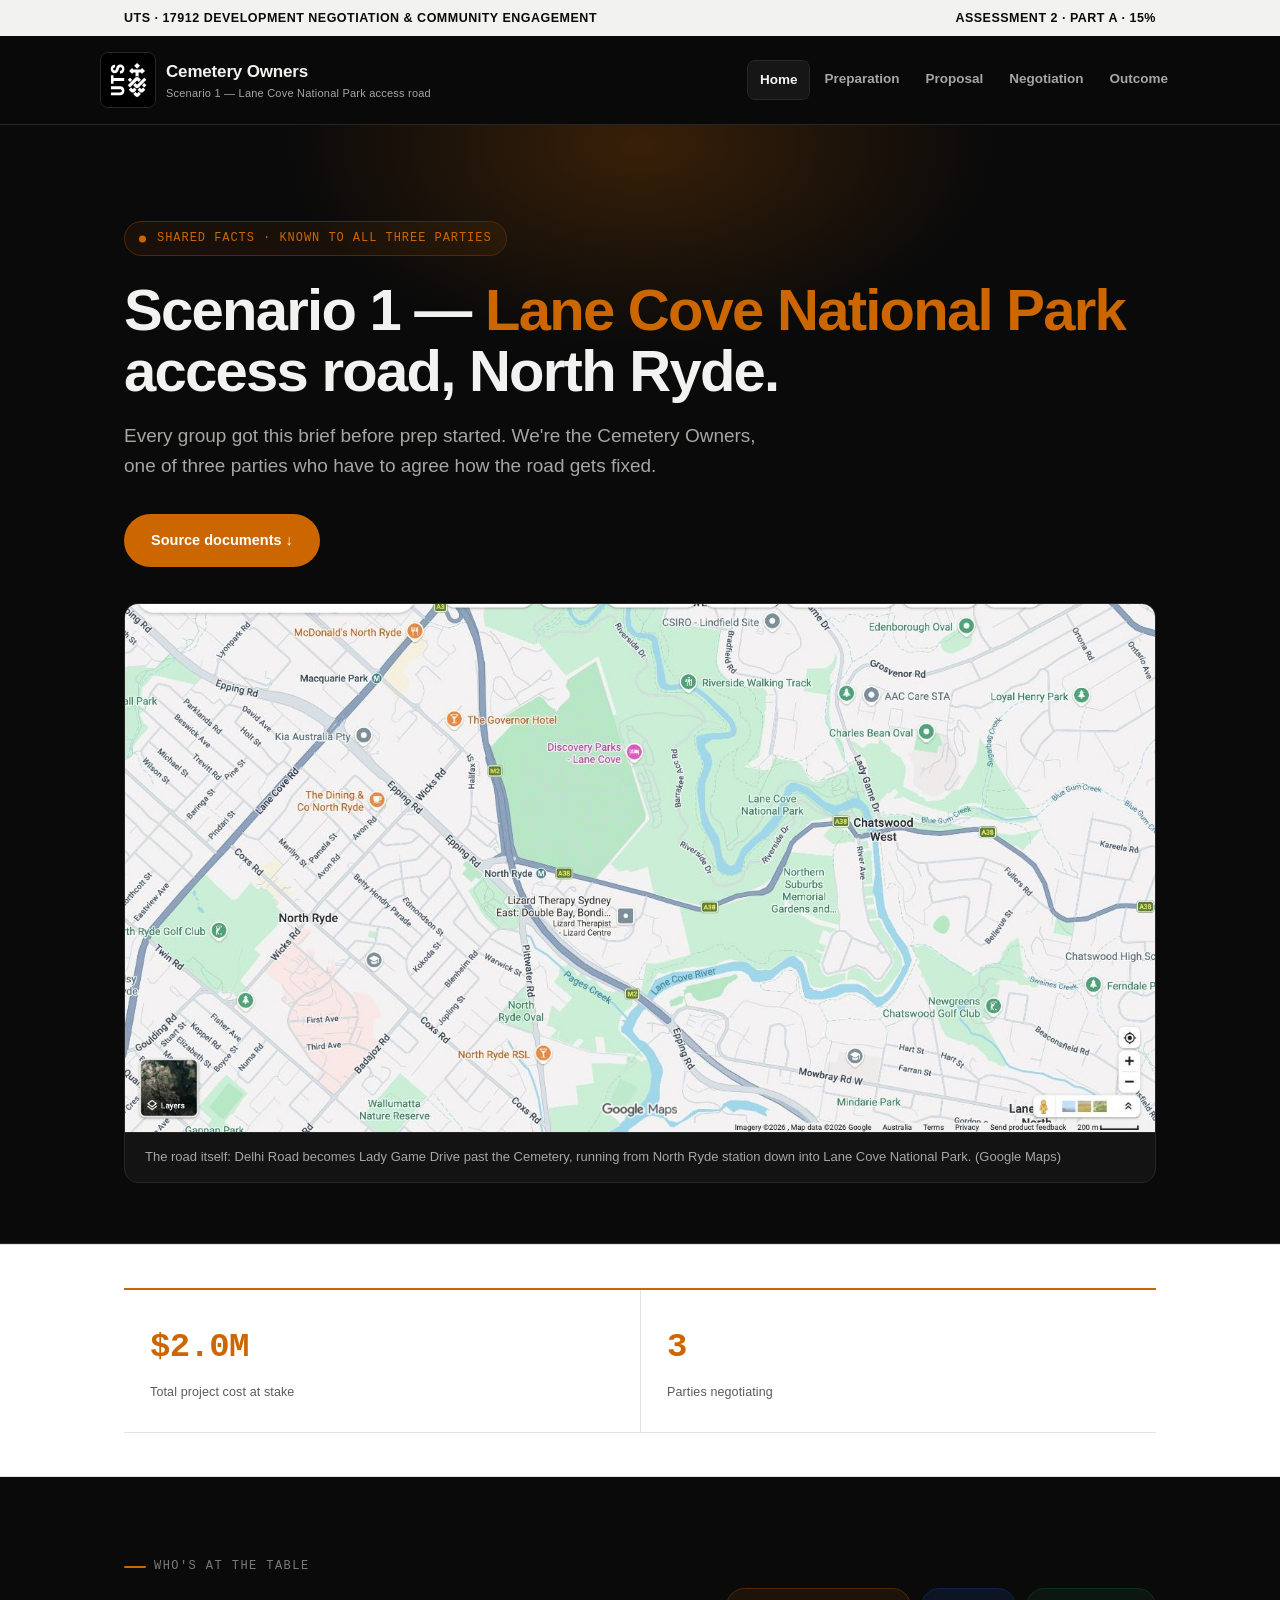
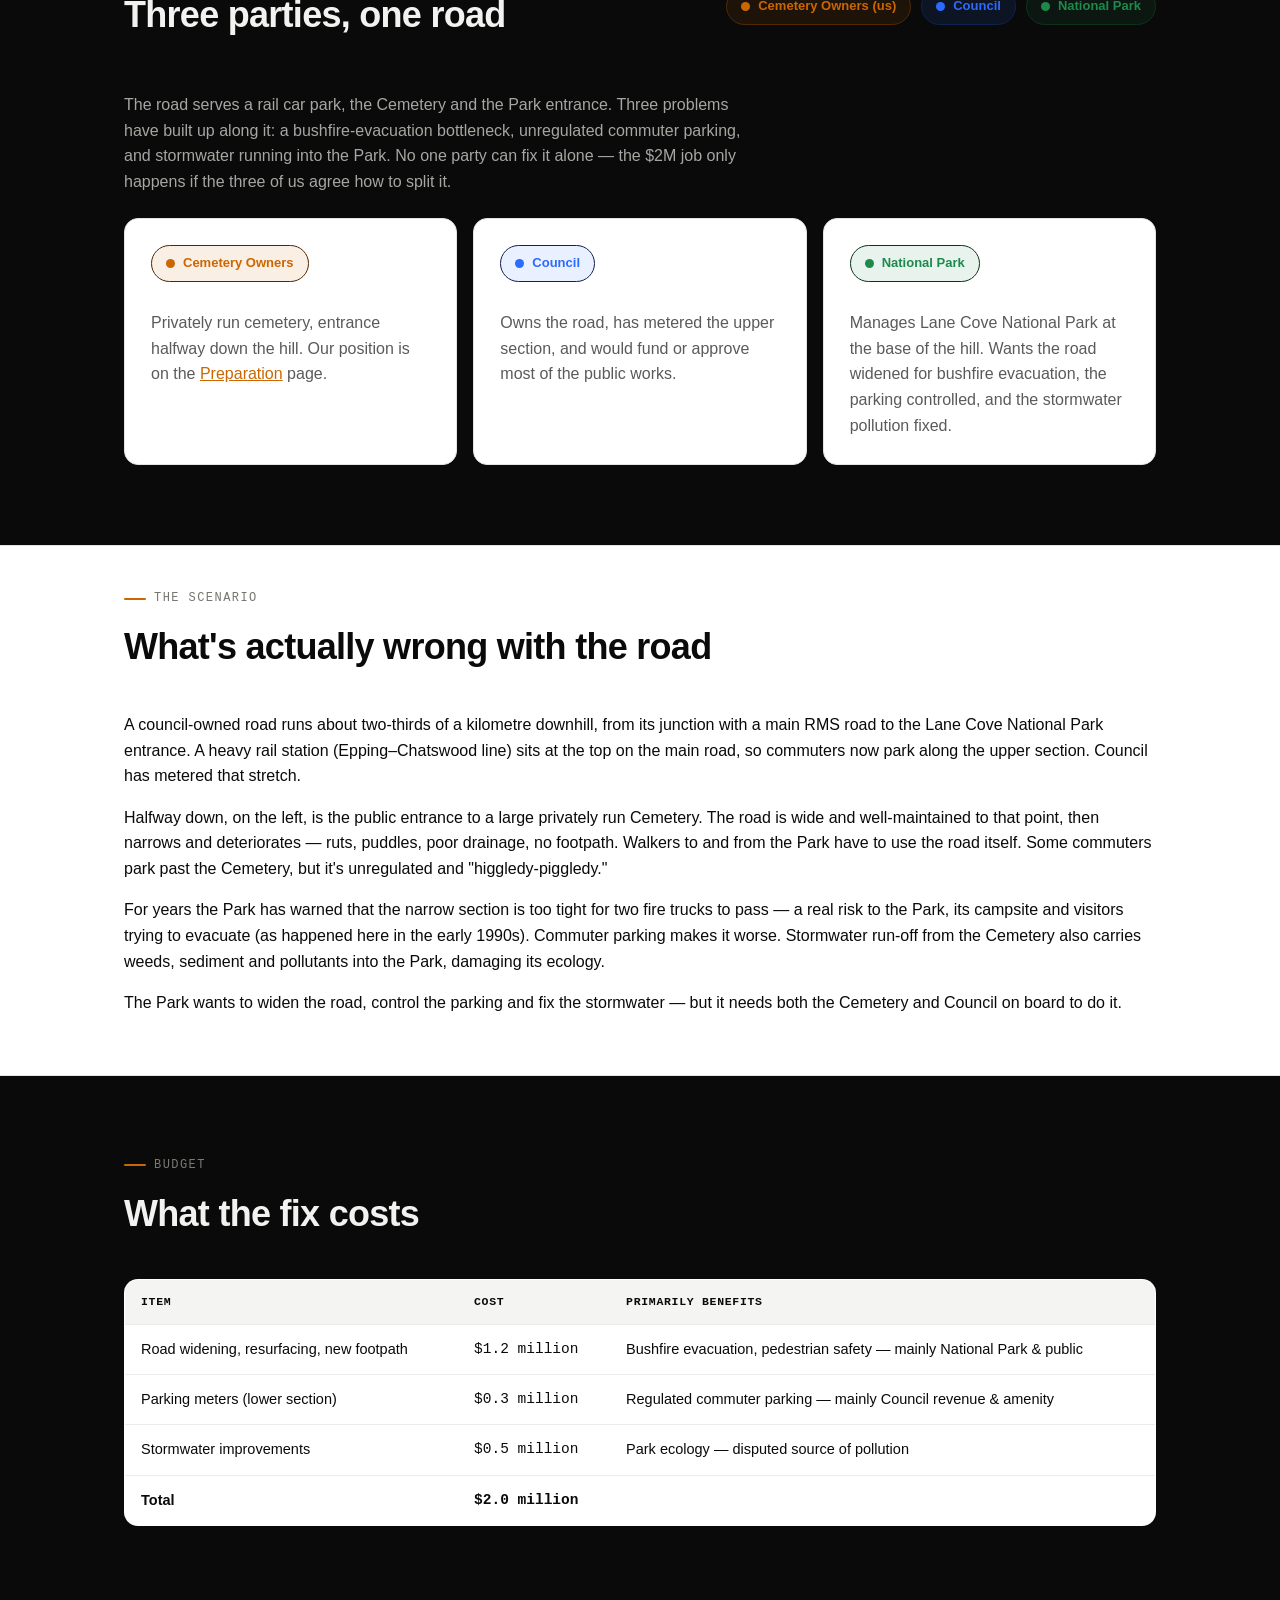
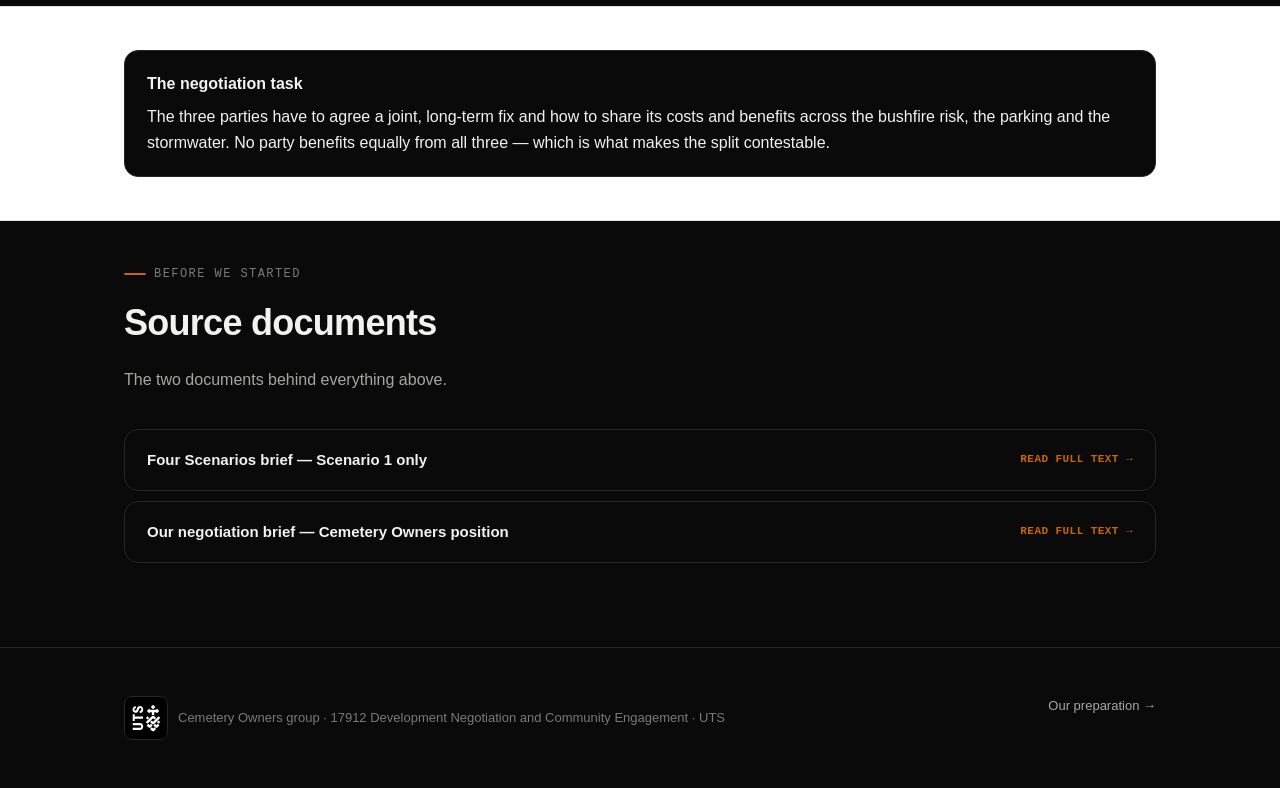
==== index.html @ 8e0763aa "Add files via upload" ====
<!doctype html>
<html lang="en">
<head>
<meta charset="utf-8">
<meta name="viewport" content="width=device-width, initial-scale=1.0">
<title>Cemetery Owners — Scenario 1 Negotiation | 17912</title>
<meta name="description" content="UTS 17912 Development Negotiation and Community Engagement — Assessment 2 Part A. Cemetery Owners group negotiation project for Scenario 1: Lane Cove National Park access road, North Ryde.">
<link rel="stylesheet" href="assets/style.css">
</head>
<body>

<div class="course-strip">
  <div class="wrap">
    <span>UTS · 17912 Development Negotiation &amp; Community Engagement</span>
    <span>Assessment 2 · Part A · 15%</span>
  </div>
</div>

<header class="site">
  <div class="wrap nav-row">
    <a class="brand" href="index.html">
      <img src="assets/uts-logo.svg" alt="University of Technology Sydney logo" class="uts-logo uts-logo-header">
      <span>Cemetery Owners<small>Scenario 1 — Lane Cove National Park access road</small></span>
    </a>
    <button class="nav-toggle" aria-label="Toggle navigation">Menu ☰</button>
    <nav class="main">
      <a href="index.html" class="active">Home</a>
      <a href="preparation.html">Preparation</a>
      <a href="proposal.html">Proposal</a>
      <a href="negotiation.html">Negotiation</a>
      <a href="outcome.html">Outcome</a>
    </nav>
  </div>
</header>

<section class="hero">
  <div class="wrap">
    <span class="eyebrow">Shared facts · known to all three parties</span>
    <h1>Scenario 1 — <span style="color:var(--accent);">Lane Cove National Park</span> access road, North Ryde.</h1>
    <p class="lede">Every group got this brief before prep started. We're the Cemetery Owners, one of three parties who have to agree how the road gets fixed.</p>
    <div class="hero-actions">
      <a class="btn btn-primary" href="#documents">Source documents ↓</a>
    </div>
    <figure class="hero-media">
      <img src="assets/lane-cove-map.jpg" alt="Map of North Ryde showing Delhi Road running from North Ryde station, past the Northern Suburbs Memorial Gardens and Crematorium, to the Lady Game Drive entrance of Lane Cove National Park.">
      <figcaption>The road itself: Delhi Road becomes Lady Game Drive past the Cemetery, running from North Ryde station down into Lane Cove National Park. <span class="small">(Google Maps)</span></figcaption>
    </figure>
  </div>
</section>

<section class="tight">
  <div class="wrap">
    <div class="stats">
      <div class="stat"><div class="num">$2.0M</div><div class="label">Total project cost at stake</div></div>
      <div class="stat"><div class="num">3</div><div class="label">Parties negotiating</div></div>
    </div>
  </div>
</section>

<section>
  <div class="wrap">
    <div class="section-head spread">
      <div>
        <span class="kicker">Who's at the table</span>
        <h2>Three parties, one road</h2>
      </div>
      <div class="legend">
        <span class="party us">Cemetery Owners (us)</span>
        <span class="party council">Council</span>
        <span class="party park">National Park</span>
      </div>
    </div>
    <p class="section-sub">The road serves a rail car park, the Cemetery and the Park entrance. Three problems have built up along it: a bushfire-evacuation bottleneck, unregulated commuter parking, and stormwater running into the Park. No one party can fix it alone — the $2M job only happens if the three of us agree how to split it.</p>
    <div class="grid cols-3" style="margin-top:24px;">
      <div class="card">
        <span class="party us" style="margin-bottom:12px;">Cemetery Owners</span>
        <p>Privately run cemetery, entrance halfway down the hill. Our position is on the <a href="preparation.html" style="color:var(--accent);">Preparation</a> page.</p>
      </div>
      <div class="card">
        <span class="party council" style="margin-bottom:12px;">Council</span>
        <p>Owns the road, has metered the upper section, and would fund or approve most of the public works.</p>
      </div>
      <div class="card">
        <span class="party park" style="margin-bottom:12px;">National Park</span>
        <p>Manages Lane Cove National Park at the base of the hill. Wants the road widened for bushfire evacuation, the parking controlled, and the stormwater pollution fixed.</p>
      </div>
    </div>
  </div>
</section>

<section class="tight">
  <div class="wrap">
    <div class="section-head">
      <span class="kicker">The scenario</span>
      <h2>What's actually wrong with the road</h2>
    </div>
    <p>A council-owned road runs about two-thirds of a kilometre downhill, from its junction with a main RMS road to the Lane Cove National Park entrance. A heavy rail station (Epping–Chatswood line) sits at the top on the main road, so commuters now park along the upper section. Council has metered that stretch.</p>
    <p>Halfway down, on the left, is the public entrance to a large privately run Cemetery. The road is wide and well-maintained to that point, then narrows and deteriorates — ruts, puddles, poor drainage, no footpath. Walkers to and from the Park have to use the road itself. Some commuters park past the Cemetery, but it's unregulated and "higgledy-piggledy."</p>
    <p>For years the Park has warned that the narrow section is too tight for two fire trucks to pass — a real risk to the Park, its campsite and visitors trying to evacuate (as happened here in the early 1990s). Commuter parking makes it worse. Stormwater run-off from the Cemetery also carries weeds, sediment and pollutants into the Park, damaging its ecology.</p>
    <p>The Park wants to widen the road, control the parking and fix the stormwater — but it needs both the Cemetery and Council on board to do it.</p>
  </div>
</section>

<section>
  <div class="wrap">
    <div class="section-head">
      <span class="kicker">Budget</span>
      <h2>What the fix costs</h2>
    </div>
    <table class="styled">
      <thead>
        <tr><th>Item</th><th>Cost</th><th>Primarily benefits</th></tr>
      </thead>
      <tbody>
        <tr><td>Road widening, resurfacing, new footpath</td><td class="mono">$1.2 million</td><td>Bushfire evacuation, pedestrian safety — mainly National Park &amp; public</td></tr>
        <tr><td>Parking meters (lower section)</td><td class="mono">$0.3 million</td><td>Regulated commuter parking — mainly Council revenue &amp; amenity</td></tr>
        <tr><td>Stormwater improvements</td><td class="mono">$0.5 million</td><td>Park ecology — disputed source of pollution</td></tr>
        <tr><td><strong>Total</strong></td><td class="mono"><strong>$2.0 million</strong></td><td></td></tr>
      </tbody>
    </table>
  </div>
</section>

<section class="tight">
  <div class="wrap">
    <div class="callout note">
      <strong>The negotiation task</strong>
      <p style="margin-top:8px; margin-bottom:0;">The three parties have to agree a joint, long-term fix and how to share its costs and benefits across the bushfire risk, the parking and the stormwater. No party benefits equally from all three — which is what makes the split contestable.</p>
    </div>
  </div>
</section>

<section class="tight" id="documents">
  <div class="wrap">
    <div class="section-head">
      <span class="kicker">Before we started</span>
      <h2>Source documents</h2>
      <p class="section-sub">The two documents behind everything above.</p>
    </div>
    <div class="doc-list">
      <details class="doc">
        <summary>Four Scenarios brief — Scenario 1 only</summary>
        <div class="doc-body">
          <p class="small mono" style="margin-top:0;">Parties involved: Council · Privately operated Cemetery · Lane Cove National Park</p>
          <h4>Scenario</h4>
          <p>A council-owned local road leads down the hill from its junction with a main RMS-owned road to the entrance of Lane Cove National Park (approximately 2/3rds km). A heavy rail station (part of the Epping Chatswood Rail Link) is located at the top of the hill, on the main RMS-owned road. This means that train commuters now use the section of the council road towards the top of the hill as a car park.</p>
          <p>Council has installed parking meters for the upper section of the road. Halfway down the hill on the left is the public entrance road to a large, privately operated Cemetery. The council road is wide and well-maintained all the way down to the Cemetery entrance. After passing the Cemetery entrance, however, the road narrows considerably and is in poor condition, with large ruts, puddles, poor drainage, and no footpath. This means that people walking to/from the National Park have to walk in the road. Some rail commuters park downhill from the Cemetery entrance, but it is poorly regulated and "higgledy-piggledy".</p>
          <p>For several years, the National Park has been concerned that in the event of a bushfire, there would be insufficient width on the narrow section of the council road for two fire trucks to pass. The unregulated commuter car parking exacerbates this problem. This is a substantial risk to the National Park, its caravan/campsite and any visitors who might not be able to evacuate in the event of a serious bushfire (as was experienced in the National Park in the early 1990's). To make matters worse, stormwater run-off from the Cemetery conveys weeds, sediment and other pollutants into the Park, which damages its ecology. The National Park is keen to widen the poor section of road to mitigate bushfire risk, better control parking, and address stormwater pollution. To achieve these improvements, the National Park needs cooperation from the Cemetery and Council.</p>
          <h4>Costs</h4>
          <table class="styled">
            <thead><tr><th>Item</th><th>Cost</th></tr></thead>
            <tbody>
              <tr><td>Road widening/resurfacing/new footpath</td><td class="mono">$1.2 mil</td></tr>
              <tr><td>Parking meters</td><td class="mono">$0.3 mil</td></tr>
              <tr><td>Stormwater improvements</td><td class="mono">$0.5 mil</td></tr>
              <tr><td><strong>Total</strong></td><td class="mono"><strong>$2 mil</strong></td></tr>
            </tbody>
          </table>
          <h4>Negotiation task</h4>
          <p>The parties need to agree to work together and develop a joint approach that equitably shares the costs and benefits associated with a long-term solution to the bushfire risk, unregulated parking, and stormwater pollution.</p>
          <p class="small" style="margin-top:16px;"><em>Source: four-scenarios-development-negotiation.pdf (UTS Canvas, subject 17912) — Scenario 1 only.</em></p>
        </div>
      </details>
      <details class="doc">
        <summary>Our negotiation brief — Cemetery Owners position</summary>
        <div class="doc-body">
          <h4>Challenges</h4>
          <ul class="tick">
            <li>Believes the Council should fix the stormwater pollution problem by upgrading road drainage.</li>
            <li>Doesn't want to bear the full cost for the stormwater works.</li>
            <li>Denies National Park's claim that stormwater runoff from the cemetery is causing weed and sediment problems. Believes that general runoff down the road is a major part of the pollution problem, which strengthens its case that it is the Council's responsibility to fix it up.</li>
          </ul>
          <h4>Opportunities</h4>
          <ul class="tick">
            <li>Knows that the Council might eventually force it to upgrade its stormwater system at its own cost and likes the idea of sharing the cost three ways.</li>
            <li>Could potentially establish a stormwater detention pond on site, which could provide irrigation water for Cemetery lawns, thereby reducing reticulated water costs.</li>
          </ul>
          <p class="small" style="margin-top:16px;"><em>Source: scenario-1-lane-cove-national-park-cemetery-owners.docx — our negotiation brief, subject 17912.</em></p>
        </div>
      </details>
    </div>
  </div>
</section>

<footer class="site">
  <div class="wrap">
    <div class="footer-brand">
      <img src="assets/uts-logo.svg" alt="University of Technology Sydney logo" class="uts-logo uts-logo-footer">
      <span>Cemetery Owners group · 17912 Development Negotiation and Community Engagement · UTS</span>
    </div>
    <div><a href="preparation.html">Our preparation →</a></div>
  </div>
</footer>

<script src="assets/script.js"></script>
</body>
</html>
---- assets/style.css ----
/* ============================================================
   17912 Development Negotiation — Cemetery Owners project site
   Palette: UTS black/white core + medium-orange accent, per-party colour coding

   COLOUR SYSTEM — alternating sections
   -------------------------------------------------------------
   Every <section> on a page alternates background:
     nth-of-type(odd)  = black background, white text  (site default)
     nth-of-type(even) = white background, black text
   Any "box" inside a section (.card, .callout, .step, .rubric-card,
   table.styled, .tab-btn) is INVERTED relative to its own section:
   white boxes on black sections, black boxes on white sections.
   This is done by redefining the shared --bg/--fg/--muted/--border
   custom properties at the section and box level — components below
   just reference the variables, so new content automatically gets
   the correct colours without any extra classes. Don't hardcode
   colours in new component CSS; use the variables so this keeps working.
   ============================================================ */

:root{
  --bg: #0a0a0a;
  --bg-alt: #131313;
  --bg-card: #161616;      /* chrome-only now (nav active pill) */
  --border: #272727;
  --border-soft: #1d1d1d;
  --fg: #f2f2f0;
  --muted: #a6a6a2;
  --muted-2: #7a7a76;

  --accent: #cc6600;       /* medium orange, tuned for equal contrast on black + white — Cemetery Owners (us) */
  --accent-dim: #522900;
  --council: #2b6bff;       /* blue, already balanced on black + white — Council */
  --council-dim: #0e2350;
  --park: #1d8a4c;          /* green, tuned for equal contrast on black + white — National Park */
  --park-dim: #0b331c;
  --yellow: #ffd400;        /* general highlight */

  --ok: #2fbf71;
  --warn: #ffb020;
  --font: -apple-system, BlinkMacSystemFont, "Segoe UI", Inter, Helvetica, Arial, sans-serif;
  --mono: "SF Mono", "IBM Plex Mono", ui-monospace, Menlo, Consolas, monospace;
  --radius: 14px;
  --maxw: 1080px;
}

*{box-sizing:border-box;}
html{scroll-behavior:smooth;}
body{
  margin:0;
  background:var(--bg);
  color:var(--fg);
  font-family:var(--font);
  line-height:1.6;
  font-size:16px;
  -webkit-font-smoothing:antialiased;
  overflow-x:hidden;
}
a{color:inherit;}
img{max-width:100%;display:block;}

.wrap{max-width:var(--maxw); margin:0 auto; padding:0 24px;}

/* ---------- Top banner (course strip) ---------- */
.course-strip{
  background:var(--fg);
  color:var(--bg);
  font-size:12.5px;
  letter-spacing:.04em;
  text-transform:uppercase;
  font-weight:700;
}
.course-strip .wrap{
  display:flex; justify-content:space-between; align-items:center;
  padding-top:8px; padding-bottom:8px; gap:12px; flex-wrap:wrap;
}

/* ---------- Header / Nav (fixed chrome — always dark, not part of the alternation) ---------- */
header.site{
  position:sticky; top:0; z-index:50;
  background:rgba(10,10,10,.92);
  backdrop-filter:blur(10px);
  border-bottom:1px solid var(--border);
  color:var(--fg);
}
.nav-row{
  display:flex; align-items:center; justify-content:space-between;
  padding:16px 0; gap:24px;
}
.brand{
  display:flex; align-items:center; gap:10px;
  font-weight:800; letter-spacing:-.01em; font-size:17px;
  text-decoration:none; color:var(--fg);
}
.brand small{display:block; font-weight:500; color:var(--muted); font-size:11px; letter-spacing:.02em;}

.uts-logo{display:block; flex-shrink:0; border-radius:8px; border:1px solid var(--border);}
.uts-logo-header{width:56px; height:56px;}
.uts-logo-footer{width:44px; height:44px;}

nav.main{display:flex; gap:2px; flex-wrap:wrap;}
nav.main a{
  text-decoration:none; color:var(--muted); font-size:13.5px; font-weight:600;
  padding:8px 12px; border-radius:8px; transition:.15s;
  white-space:nowrap;
}
nav.main a:hover{color:var(--fg); background:var(--bg-alt);}
nav.main a.active{color:var(--fg); background:var(--bg-card); border:1px solid var(--border);}

.nav-toggle{display:none;}

@media (max-width: 860px){
  nav.main{
    display:none; width:100%; flex-direction:column; gap:2px;
    padding-top:12px; border-top:1px solid var(--border); margin-top:12px;
  }
  nav.main.open{display:flex;}
  .nav-row{flex-wrap:wrap;}
  .nav-toggle{
    display:inline-flex; margin-left:auto; background:none; border:1px solid var(--border);
    color:var(--fg); border-radius:8px; padding:8px 10px; font-size:13px; cursor:pointer;
  }
}

/* ---------- Section alternation (black / white bands) ---------- */
section:nth-of-type(odd){
  background:var(--bg); color:var(--fg);
}
section:nth-of-type(even){
  --bg:#ffffff; --fg:#0a0a0a; --muted:#5a5a5a; --muted-2:#76766f;
  --border:#e3e3e0; --border-soft:#ececea; --bg-alt:#f4f4f2;
  background:var(--bg); color:var(--fg);
}

/* "Boxes" inside a section are inverted relative to that section */
section:nth-of-type(odd) :is(.card,.callout,.step,.rubric-card,table.styled,.tab-btn){
  --bg:#ffffff; --fg:#0a0a0a; --muted:#5a5a5a; --muted-2:#76766f;
  --border:#e3e3e0; --border-soft:#ececea; --bg-alt:#f4f4f2;
}
section:nth-of-type(even) :is(.card,.callout,.step,.rubric-card,table.styled,.tab-btn){
  --bg:#0a0a0a; --fg:#f2f2f0; --muted:#a6a6a2; --muted-2:#7a7a76;
  --border:#272727; --border-soft:#1d1d1d; --bg-alt:#131313;
}

/* ---------- Hero ---------- */
.hero{
  position:relative; overflow:hidden;
  padding:96px 0 60px; border-bottom:1px solid var(--border);
}
.hero::before{
  content:""; position:absolute; z-index:0; pointer-events:none;
  top:-260px; left:50%; width:980px; height:560px; transform:translateX(-50%);
  background:radial-gradient(closest-side, rgba(204,102,0,.24), transparent 72%);
}
.hero > .wrap{position:relative; z-index:1;}

.eyebrow{
  display:inline-flex; align-items:center; gap:8px;
  font-family:var(--mono); font-size:12px; letter-spacing:.08em; text-transform:uppercase;
  color:var(--accent); border:1px solid var(--accent-dim); background:rgba(204,102,0,.08);
  padding:7px 14px; border-radius:99px; margin-bottom:24px;
}
h1{
  font-size:clamp(32px,5.4vw,58px); font-weight:800; line-height:1.04;
  letter-spacing:-.03em; margin:0 0 20px;
}
.lede{font-size:19px; line-height:1.6; color:var(--muted); max-width:62ch; margin:0 0 32px;}
.hero-actions{display:flex; gap:12px; flex-wrap:wrap;}

.hero-media{
  margin:36px 0 0; border:1px solid var(--border); border-radius:var(--radius);
  overflow:hidden; background:var(--bg-alt);
}
.hero-media img{width:100%; display:block;}
.hero-media figcaption{
  padding:14px 20px; font-size:13px; color:var(--muted); border-top:1px solid var(--border);
}

.btn{
  display:inline-flex; align-items:center; gap:8px;
  text-decoration:none; font-weight:700; font-size:14.5px;
  padding:14px 26px; border-radius:999px; border:1px solid transparent;
  transition:transform .18s ease, box-shadow .18s ease, background .18s ease, border-color .18s ease, color .18s ease;
}
.btn-primary{background:var(--accent); color:#fff;}
.btn-primary:hover{transform:translateY(-2px); box-shadow:0 10px 28px rgba(204,102,0,.35);}
.btn-outline{border-color:var(--border); color:var(--fg); background:rgba(255,255,255,.02);}
.btn-outline:hover{border-color:var(--fg); transform:translateY(-2px);}

/* ---------- Section scaffolding ---------- */
section{padding:80px 0;}
section.tight{padding:44px 0;}
.section-head{margin-bottom:36px;}
.kicker{
  font-family:var(--mono); font-size:12px; letter-spacing:.12em; text-transform:uppercase;
  color:var(--muted-2); margin-bottom:10px; display:flex; align-items:center; gap:8px;
}
.kicker::before{content:""; width:14px; height:1px; background:var(--accent-dim);}
h2{font-size:clamp(24px,3.6vw,36px); font-weight:800; letter-spacing:-.02em; margin:0 0 12px;}
h3{font-size:19px; font-weight:700; margin:0 0 8px;}
.section-sub{color:var(--muted); font-size:16px; max-width:70ch;}

.divider{border:none; border-top:1px solid var(--border); margin:0;}

/* ---------- Stats row ---------- */
.stats{
  display:grid; grid-template-columns:repeat(auto-fit,minmax(150px,1fr));
  border-top:1px solid var(--border); border-bottom:1px solid var(--border);
}
.stat{padding:30px 26px; border-left:1px solid var(--border);}
.stat:first-child{border-left:none;}
.stat .num{font-family:var(--mono); font-size:34px; font-weight:800; letter-spacing:-.02em; color:var(--fg);}
.stat .label{color:var(--muted); font-size:12.5px; margin-top:8px; letter-spacing:.01em;}

/* ---------- Cards / grid ---------- */
.grid{display:grid; gap:16px;}
.grid.cols-2{grid-template-columns:repeat(2,1fr);}
.grid.cols-3{grid-template-columns:repeat(3,1fr);}
.grid.cols-4{grid-template-columns:repeat(4,1fr);}
@media (max-width:900px){
  .grid.cols-2,.grid.cols-3,.grid.cols-4{grid-template-columns:1fr;}
}

.card{
  background:var(--bg); color:var(--fg);
  border:1px solid var(--border); border-radius:var(--radius);
  padding:26px;
  transition:transform .2s ease, box-shadow .2s ease, border-color .2s ease;
}
.card h3{margin-top:0;}
.card p{color:var(--muted); margin-bottom:0;}
.card-link{
  display:block; text-decoration:none;
}
.card-link:hover{
  border-color:var(--fg); transform:translateY(-4px);
  box-shadow:0 16px 36px rgba(0,0,0,.25);
}

/* ---------- Process timeline ---------- */
.timeline{display:grid; grid-template-columns:repeat(6,1fr); gap:14px;}
@media (max-width:1000px){.timeline{grid-template-columns:repeat(3,1fr);}}
@media (max-width:640px){.timeline{grid-template-columns:1fr;}}
.timeline.cols-4{grid-template-columns:repeat(4,1fr);}
@media (max-width:900px){.timeline.cols-4{grid-template-columns:repeat(2,1fr);}}
@media (max-width:560px){.timeline.cols-4{grid-template-columns:1fr;}}
.step{
  background:var(--bg); color:var(--fg);
  border:1px solid var(--border); border-radius:var(--radius);
  padding:22px 20px; position:relative;
  transition:transform .2s ease, box-shadow .2s ease, border-color .2s ease;
}
.step:hover{transform:translateY(-4px); box-shadow:0 16px 36px rgba(0,0,0,.25); border-color:var(--border-soft);}
.step .n{
  font-family:var(--mono); font-size:22px; font-weight:800; color:var(--muted-2);
  margin-bottom:14px; display:block; letter-spacing:-.02em;
}
.step h4{margin:0 0 6px; font-size:15px; font-weight:700;}
.step p{margin:0; color:var(--muted); font-size:13px;}
.badge{
  display:inline-flex; align-items:center; gap:6px; font-size:11px; font-weight:700;
  letter-spacing:.03em; text-transform:uppercase; padding:4px 10px; border-radius:99px;
  margin-top:12px;
}
.badge::before{content:""; width:6px; height:6px; border-radius:50%;}
.badge.done{background:rgba(47,191,113,.14); color:var(--ok);}
.badge.done::before{background:var(--ok);}
.badge.progress{background:rgba(255,176,32,.14); color:var(--warn);}
.badge.progress::before{background:var(--warn);}
.badge.upcoming{background:rgba(166,166,162,.16); color:var(--muted);}
.badge.upcoming::before{background:var(--muted-2);}

/* ---------- Party chips (brand colours — constant regardless of section) ---------- */
.party{
  display:inline-flex; align-items:center; gap:8px; font-weight:700; font-size:13px;
  padding:7px 14px; border-radius:99px; border:1px solid var(--border);
}
.party::before{content:""; width:9px; height:9px; border-radius:50%;}
.party.us{color:var(--accent); border-color:var(--accent-dim); background:rgba(204,102,0,.1);}
.party.us::before{background:var(--accent);}
.party.council{color:var(--council); border-color:var(--council-dim); background:rgba(43,107,255,.1);}
.party.council::before{background:var(--council);}
.party.park{color:var(--park); border-color:var(--park-dim); background:rgba(29,138,76,.1);}
.party.park::before{background:var(--park);}

.legend{display:flex; gap:10px; flex-wrap:wrap;}

/* ---------- Callouts ---------- */
.callout{
  border-radius:var(--radius); padding:20px 22px; border:1px solid var(--border);
  background:var(--bg); color:var(--fg);
}
.callout.confidential{
  border:1px dashed var(--accent);
}
.callout.confidential .tag{
  font-family:var(--mono); font-size:11px; letter-spacing:.08em; text-transform:uppercase;
  color:var(--accent); font-weight:700; display:flex; align-items:center; gap:8px; margin-bottom:10px;
}
.callout.confidential .tag::before{content:"🔒";}
.callout.note{border-color:var(--border);}
.callout.public{
  border:1px solid var(--ok);
}
.callout.public .tag{
  font-family:var(--mono); font-size:11px; letter-spacing:.08em; text-transform:uppercase;
  color:var(--ok); font-weight:700; display:flex; align-items:center; gap:8px; margin-bottom:10px;
}
.callout.public .tag::before{content:"📤";}

/* ---------- Source-document accordion ---------- */
.doc-list{display:flex; flex-direction:column; gap:10px;}
.doc{border:1px solid var(--border); border-radius:var(--radius); background:var(--bg); overflow:hidden;}
.doc summary{
  cursor:pointer; list-style:none; padding:18px 22px; font-weight:700; font-size:15px;
  display:flex; align-items:center; justify-content:space-between; gap:16px; color:var(--fg);
}
.doc summary::-webkit-details-marker{display:none;}
.doc summary::marker{content:"";}
.doc summary::after{
  content:"Read full text →"; font-family:var(--mono); font-size:11px; font-weight:700;
  letter-spacing:.04em; text-transform:uppercase; color:var(--accent); white-space:nowrap; flex-shrink:0;
}
.doc[open] summary::after{content:"Hide ↑";}
.doc[open] summary{border-bottom:1px solid var(--border);}
.doc-body{padding:22px;}
.doc-body h4{margin-top:0;}
.doc-body p:last-child, .doc-body table:last-child{margin-bottom:0;}

/* ---------- Tables ---------- */
table{width:100%; border-collapse:collapse; font-size:14.5px;}
table.styled{
  border:1px solid var(--border); border-radius:var(--radius); overflow:hidden;
  background:var(--bg); color:var(--fg);
}
table.styled th, table.styled td{
  padding:13px 16px; border-bottom:1px solid var(--border-soft); text-align:left; vertical-align:top;
}
table.styled thead th{
  background:var(--bg-alt); font-family:var(--mono); font-size:11.5px; text-transform:uppercase;
  letter-spacing:.06em; color:var(--muted);
}
table.styled tbody tr:last-child td{border-bottom:none;}
table.styled tbody tr:hover{background:var(--bg-alt);}
td.fill, .fillable{
  color:var(--muted-2); font-style:italic;
}

/* ---------- Fill-in placeholders ---------- */
.tbd{
  display:inline-block; padding:2px 8px; border:1px dashed var(--border);
  border-radius:6px; color:var(--muted-2); font-size:12.5px; font-family:var(--mono);
}

/* ---------- Lists ---------- */
ul.plain{list-style:none; margin:0; padding:0;}
ul.plain li{
  padding:10px 0; border-bottom:1px solid var(--border-soft); color:var(--muted);
}
ul.plain li:last-child{border-bottom:none;}
ul.plain li strong{color:var(--fg);}

ol.steps, ul.tick{margin:0; padding-left:0; list-style:none;}
ol.steps li, ul.tick li{
  position:relative; padding:10px 0 10px 30px; color:var(--muted); border-bottom:1px solid var(--border-soft);
}
ol.steps li:last-child, ul.tick li:last-child{border-bottom:none;}
ul.tick li::before{content:"—"; position:absolute; left:0; color:var(--accent); font-weight:700;}
ol.steps{counter-reset:step;}
ol.steps li::before{
  counter-increment:step; content:counter(step);
  position:absolute; left:0; top:9px; width:20px; height:20px; border-radius:6px;
  background:var(--bg-alt); border:1px solid var(--border); color:var(--fg);
  font-family:var(--mono); font-size:11px; display:flex; align-items:center; justify-content:center;
}

/* ---------- Tabs (proposal received) ---------- */
.tabs{display:flex; gap:8px; margin-bottom:20px; flex-wrap:wrap;}
.tab-btn{
  border:1px solid var(--border); background:var(--bg); color:var(--muted);
  padding:10px 16px; border-radius:10px; font-weight:700; font-size:13px; cursor:pointer;
}
.tab-btn.active{color:var(--fg); border-color:var(--fg);}
.tab-panel{display:none;}
.tab-panel.active{display:block;}

/* ---------- Rubric strip ---------- */
.rubric-grid{display:grid; grid-template-columns:1fr 1fr; gap:16px;}
@media (max-width:800px){.rubric-grid{grid-template-columns:1fr;}}
.rubric-card{border:1px solid var(--border); border-radius:var(--radius); padding:20px; background:var(--bg); color:var(--fg);}
.rubric-card h4{margin:0 0 10px; font-size:14px; color:var(--muted);}
.rubric-card .level{font-family:var(--mono); font-size:11px; text-transform:uppercase; color:var(--accent); font-weight:700;}

/* ---------- Footer (fixed chrome — always dark, not part of the alternation) ---------- */
footer.site{
  border-top:1px solid var(--border); padding:48px 0; margin-top:40px;
  background:var(--bg); color:var(--muted-2); font-size:13px;
}
footer.site .wrap{display:flex; justify-content:space-between; flex-wrap:wrap; gap:16px;}
footer.site a{text-decoration:none; color:var(--muted);}
footer.site a:hover{color:var(--fg);}
.footer-brand{display:flex; align-items:center; gap:10px;}

/* ---------- utils ---------- */
.mt-0{margin-top:0;}
.mb-0{margin-bottom:0;}
.center{text-align:center;}
.small{font-size:13px; color:var(--muted);}
.mono{font-family:var(--mono);}
.flex{display:flex; gap:12px; align-items:center; flex-wrap:wrap;}
.spread{display:flex; justify-content:space-between; align-items:center; flex-wrap:wrap; gap:12px;}

.page-head{
  position:relative; overflow:hidden;
  padding:68px 0 20px;
}
.page-head::before{
  content:""; position:absolute; z-index:0; pointer-events:none;
  top:-220px; left:-80px; width:680px; height:440px;
  background:radial-gradient(closest-side, rgba(204,102,0,.18), transparent 72%);
}
.page-head .wrap{position:relative; z-index:1;}

/* ---------- Scroll reveal (progressive enhancement, class added via JS only) ---------- */
.reveal{opacity:0; transform:translateY(18px); transition:opacity .6s ease, transform .6s ease;}
.reveal.in-view{opacity:1; transform:none;}
@media (prefers-reduced-motion: reduce){
  .reveal{opacity:1; transform:none; transition:none;}
}

/* ============================================================
   VISUAL POLISH LAYER  (loaded last — refines the base above)
   Everything here references the shared --bg/--fg/--border/--accent
   variables, so it renders correctly on BOTH the black and the
   white alternating bands. Don't hardcode colours below.
   ============================================================ */

/* Section kicker tick — brighter + bolder */
.kicker::before{width:22px; height:2px; background:var(--accent); border-radius:2px;}

/* White bands framed as deliberate inset panels, not a hard flip */
section:nth-of-type(even){box-shadow:inset 0 1px 0 var(--border), inset 0 -1px 0 var(--border);}

/* Livelier stat blocks */
.stats{border-top:2px solid var(--accent);}
.stat{transition:background .18s ease;}
.stat:hover{background:var(--bg-alt);}
.stat .num{color:var(--accent);}

/* Cards inside grids: hover lift + accent top edge */
.card{position:relative; overflow:hidden;}
.grid .card::before{
  content:""; position:absolute; inset:0 0 auto 0; height:3px;
  background:linear-gradient(90deg, var(--accent), transparent 72%);
  opacity:0; transform:translateY(-3px); transition:opacity .2s ease, transform .2s ease;
}
.grid .card:hover{
  transform:translateY(-5px);
  box-shadow:0 18px 42px rgba(0,0,0,.30);
  border-color:var(--border-soft);
}
.grid .card:hover::before{opacity:1; transform:none;}

/* Standalone letter card reads like letterhead */
.card.letter::before{
  content:""; position:absolute; inset:0 0 auto 0; height:4px;
  background:linear-gradient(90deg, var(--accent), var(--accent-dim) 55%, transparent);
}

/* Tables: brighter header, cleaner hover */
table.styled thead th{color:var(--fg);}
table.styled tbody tr{transition:background .15s ease;}

/* Accordion summary hover */
.doc summary{transition:background .15s ease;}
.doc summary:hover{background:var(--bg-alt);}
.doc[open]{border-color:var(--border-soft);}

/* Tick markers — crisp accent chevron instead of an em dash */
ul.tick li::before{content:"›"; font-weight:800; font-size:15px; top:9px;}

/* Living dot in the hero eyebrow */
.eyebrow{position:relative; padding-left:32px;}
.eyebrow::before{
  content:""; position:absolute; left:14px; top:50%; transform:translateY(-50%);
  width:7px; height:7px; border-radius:50%; background:var(--accent);
  animation:eyebrow-pulse 2.4s infinite;
}
@keyframes eyebrow-pulse{
  0%{box-shadow:0 0 0 0 rgba(204,102,0,.5);}
  70%{box-shadow:0 0 0 9px rgba(204,102,0,0);}
  100%{box-shadow:0 0 0 0 rgba(204,102,0,0);}
}

/* Visible focus states for keyboard users */
a:focus-visible, .btn:focus-visible, .tab-btn:focus-visible,
.nav-toggle:focus-visible, summary:focus-visible{
  outline:2px solid var(--accent); outline-offset:2px;
}

@media (prefers-reduced-motion: reduce){
  .grid .card, .stat, .btn{transition:none;}
  .grid .card:hover{transform:none;}
  .eyebrow::before{animation:none;}
}
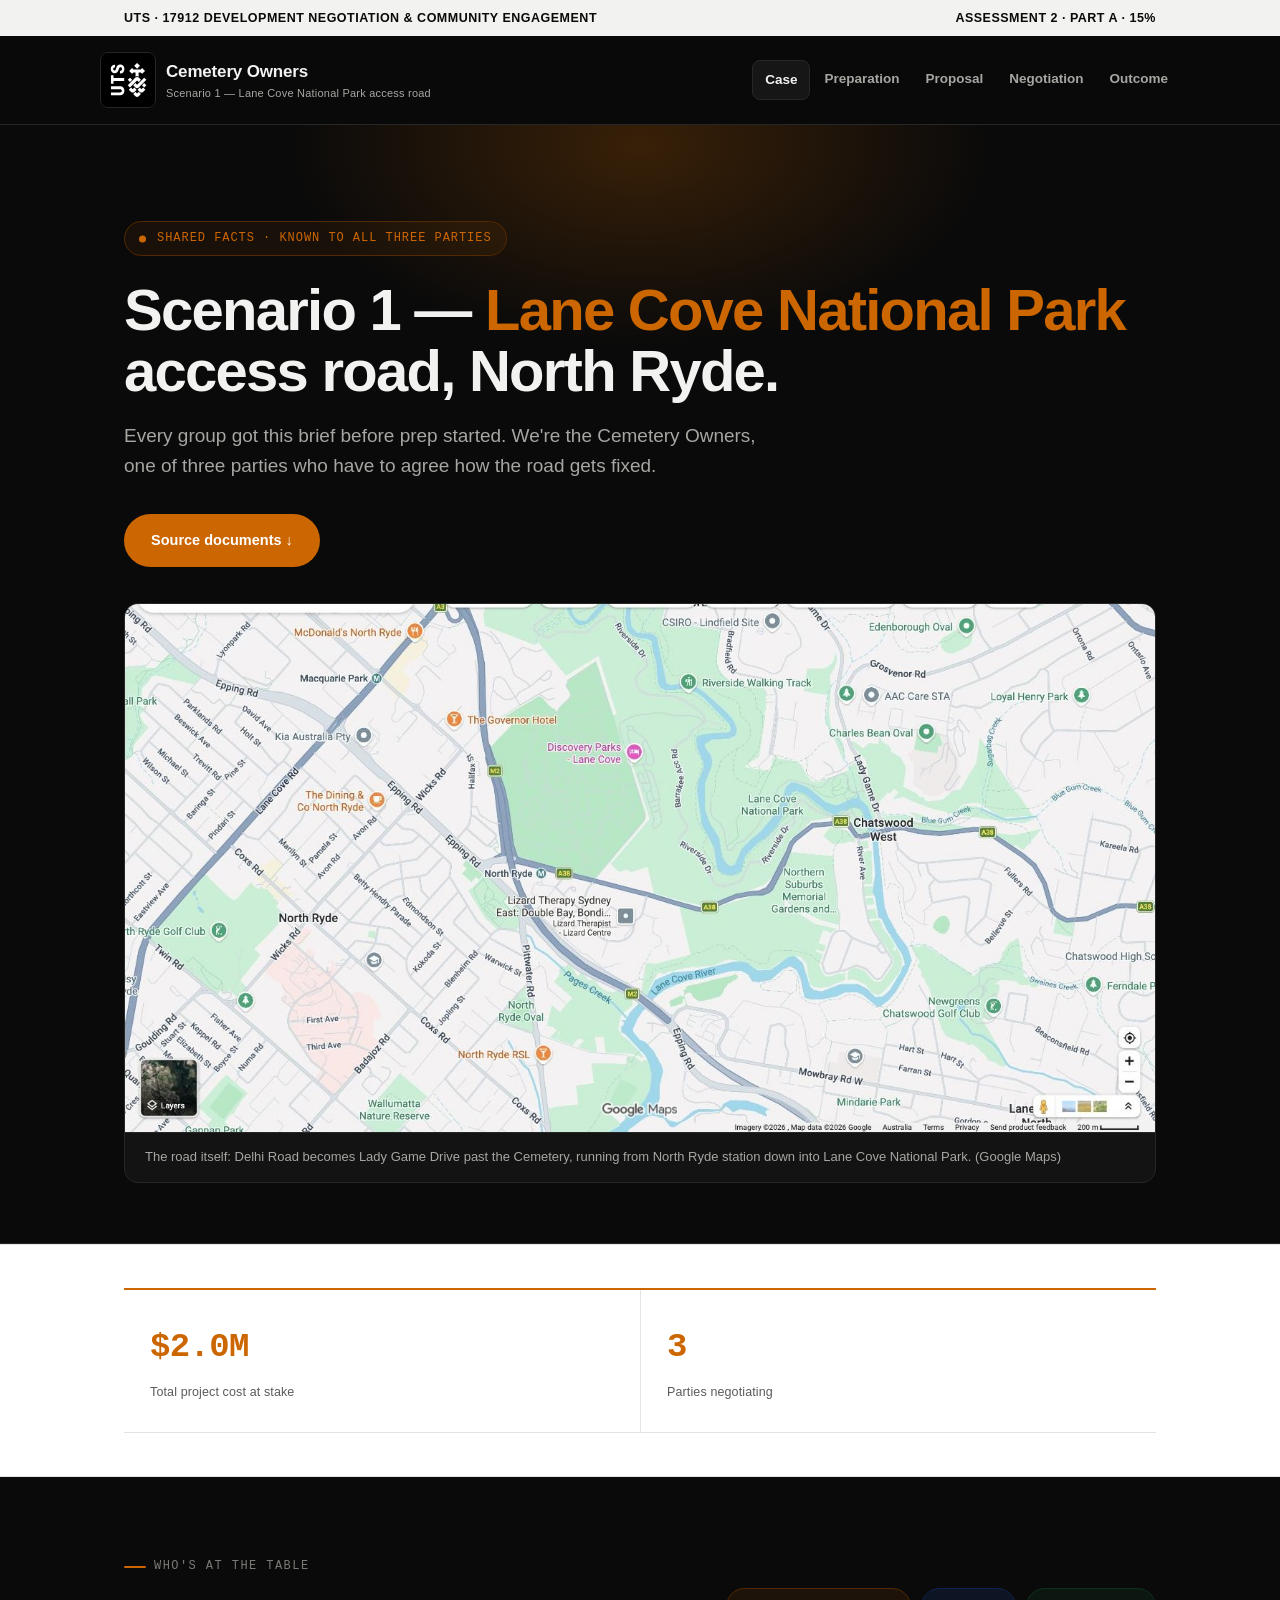
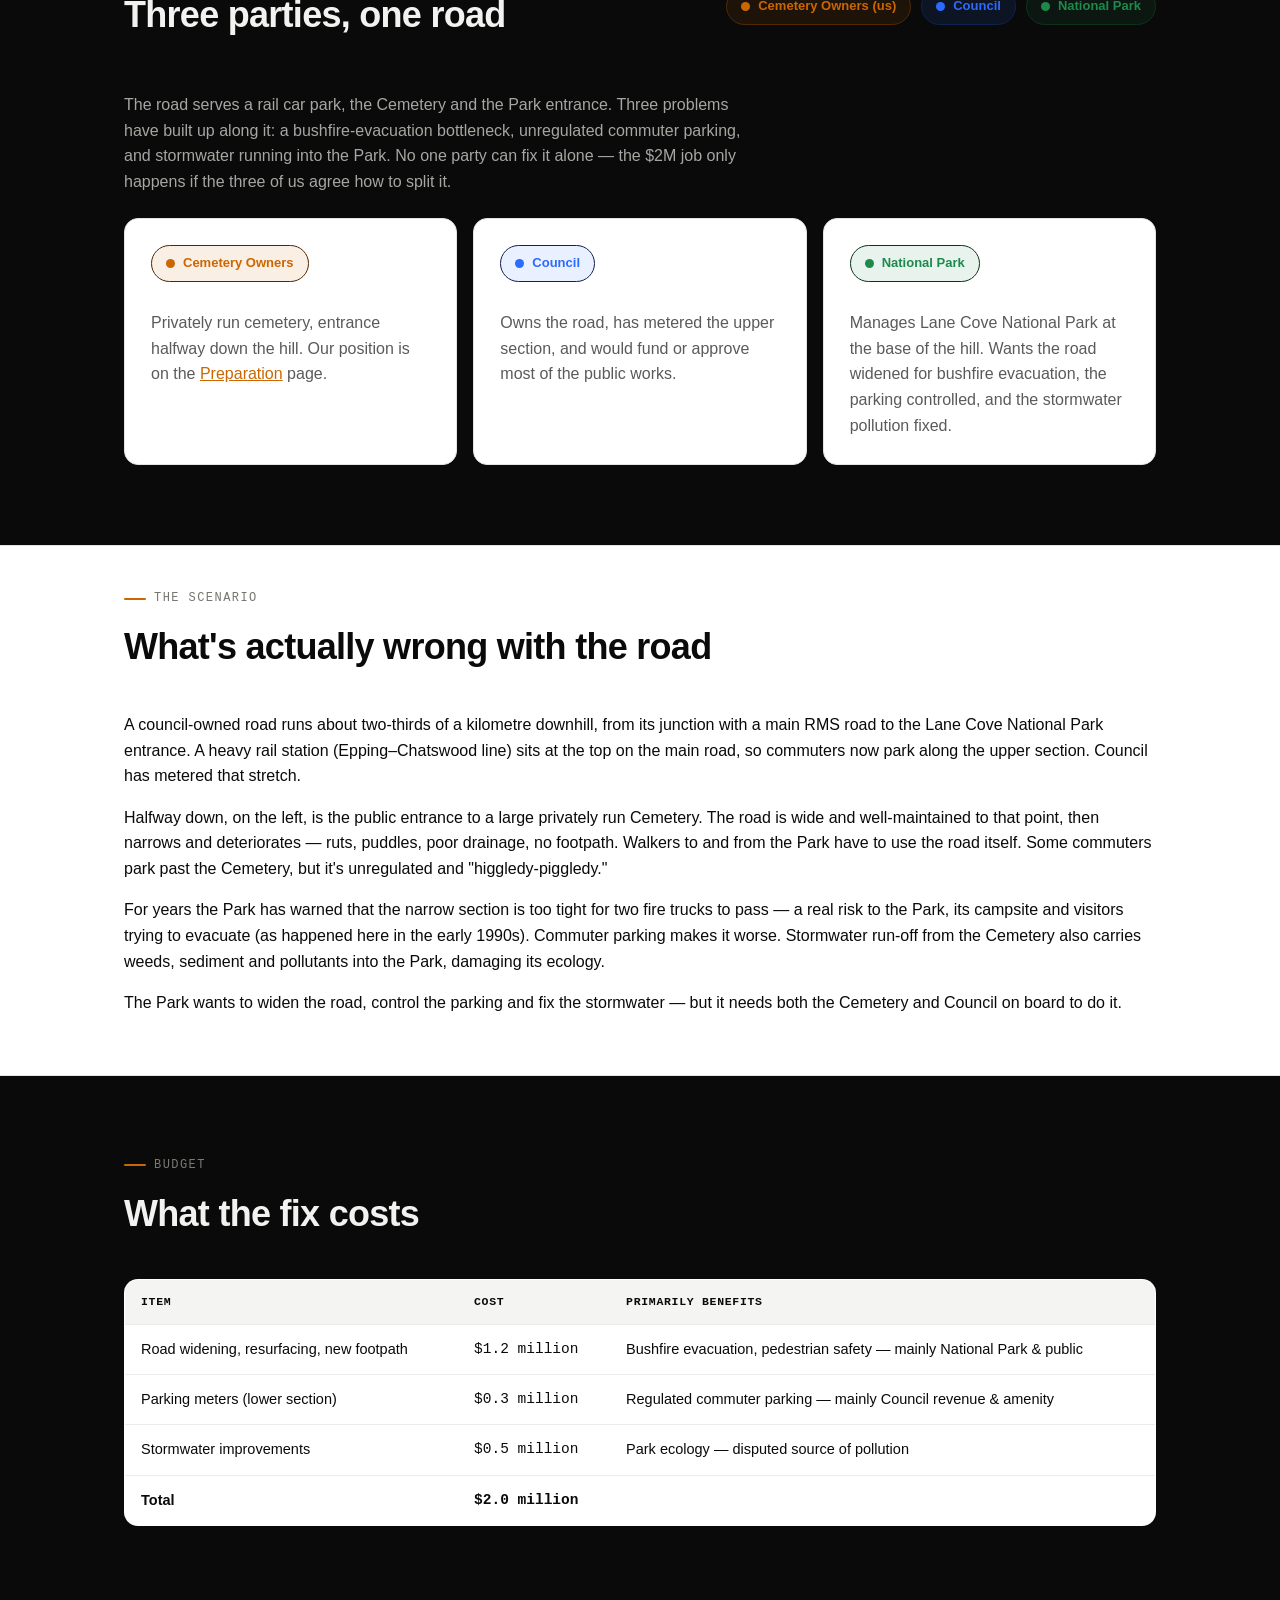
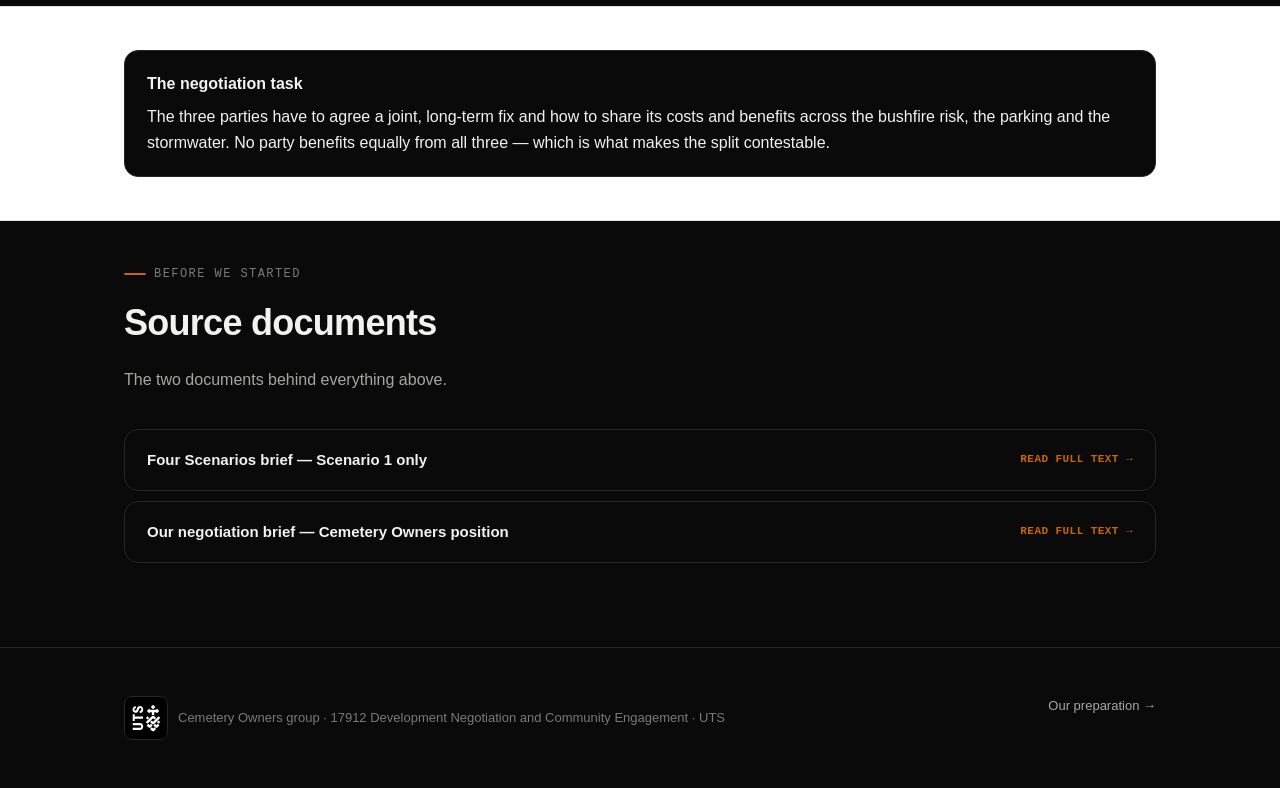
==== commit 95852e01: "Add files via upload" ====
--- a/index.html
+++ b/index.html
@@ -24,7 +24,7 @@
     </a>
     <button class="nav-toggle" aria-label="Toggle navigation">Menu ☰</button>
     <nav class="main">
-      <a href="index.html" class="active">Home</a>
+      <a href="index.html" class="active">Case</a>
       <a href="preparation.html">Preparation</a>
       <a href="proposal.html">Proposal</a>
       <a href="negotiation.html">Negotiation</a>
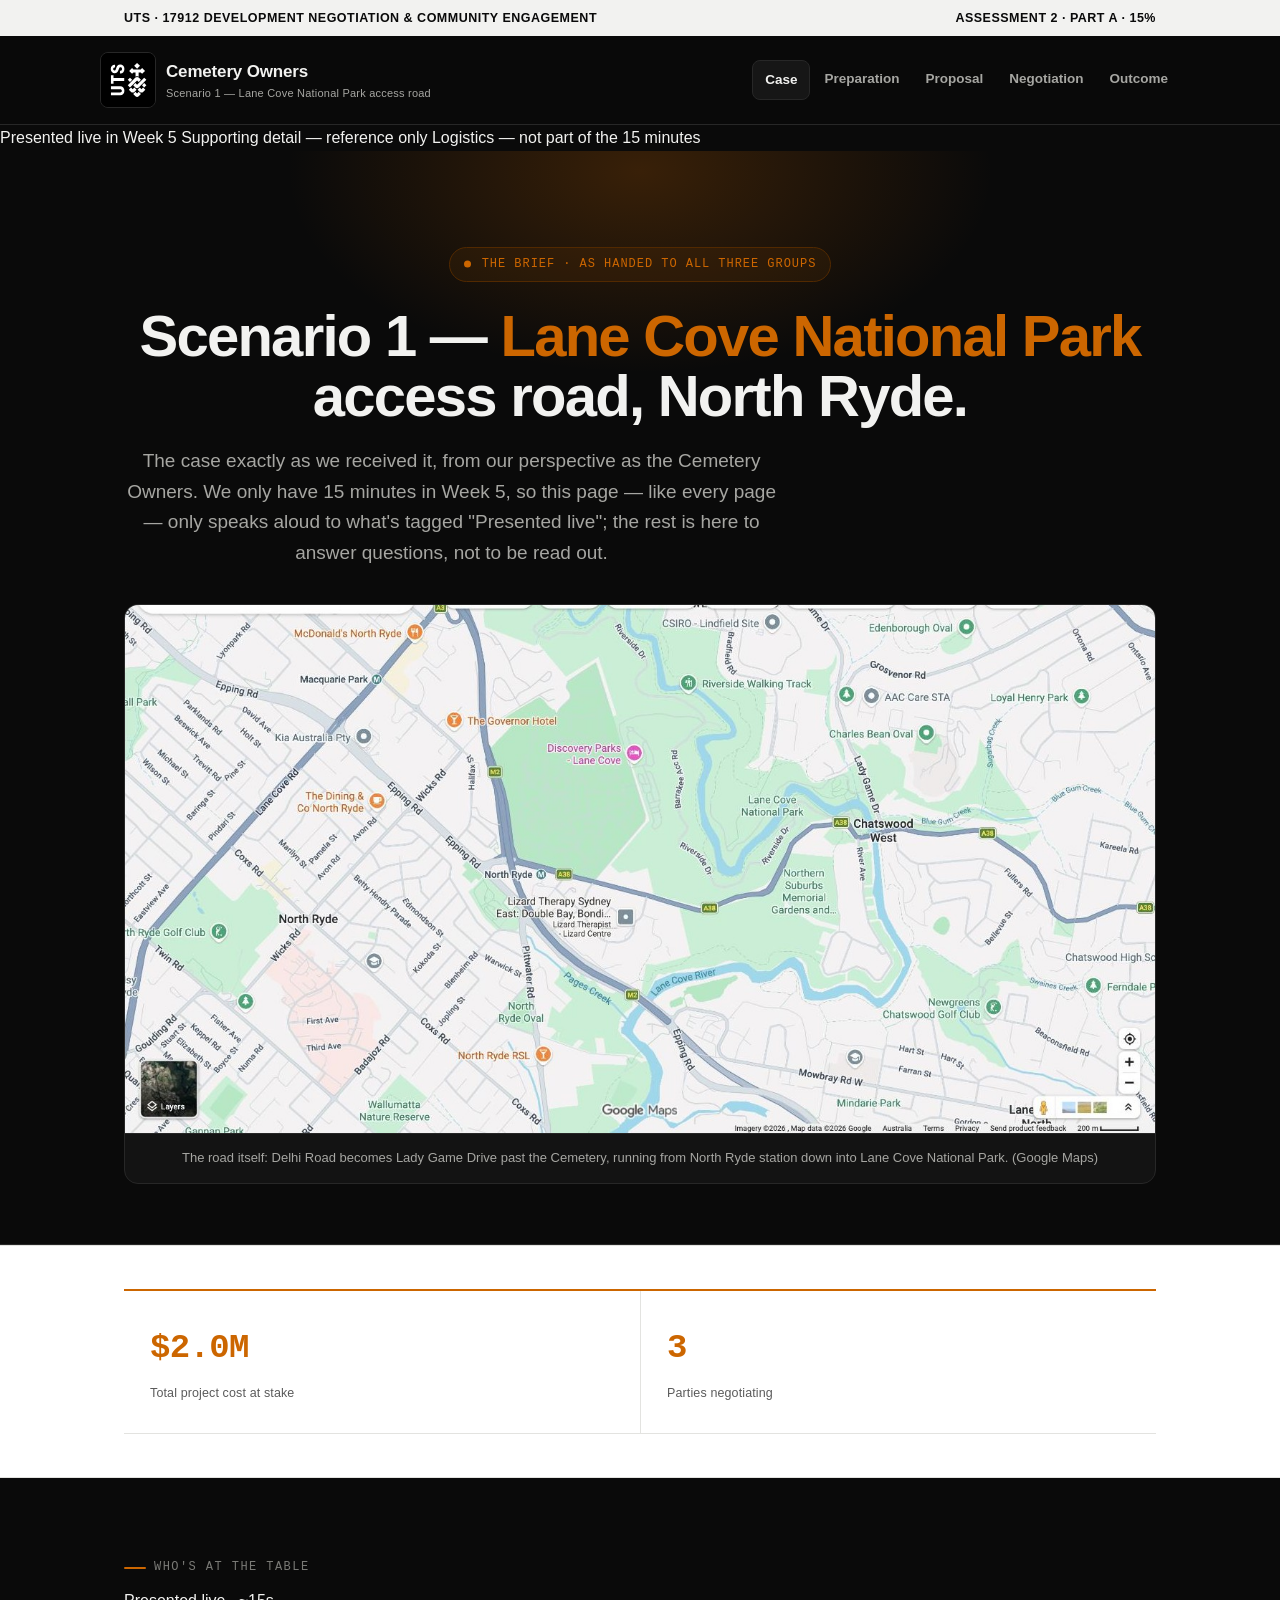
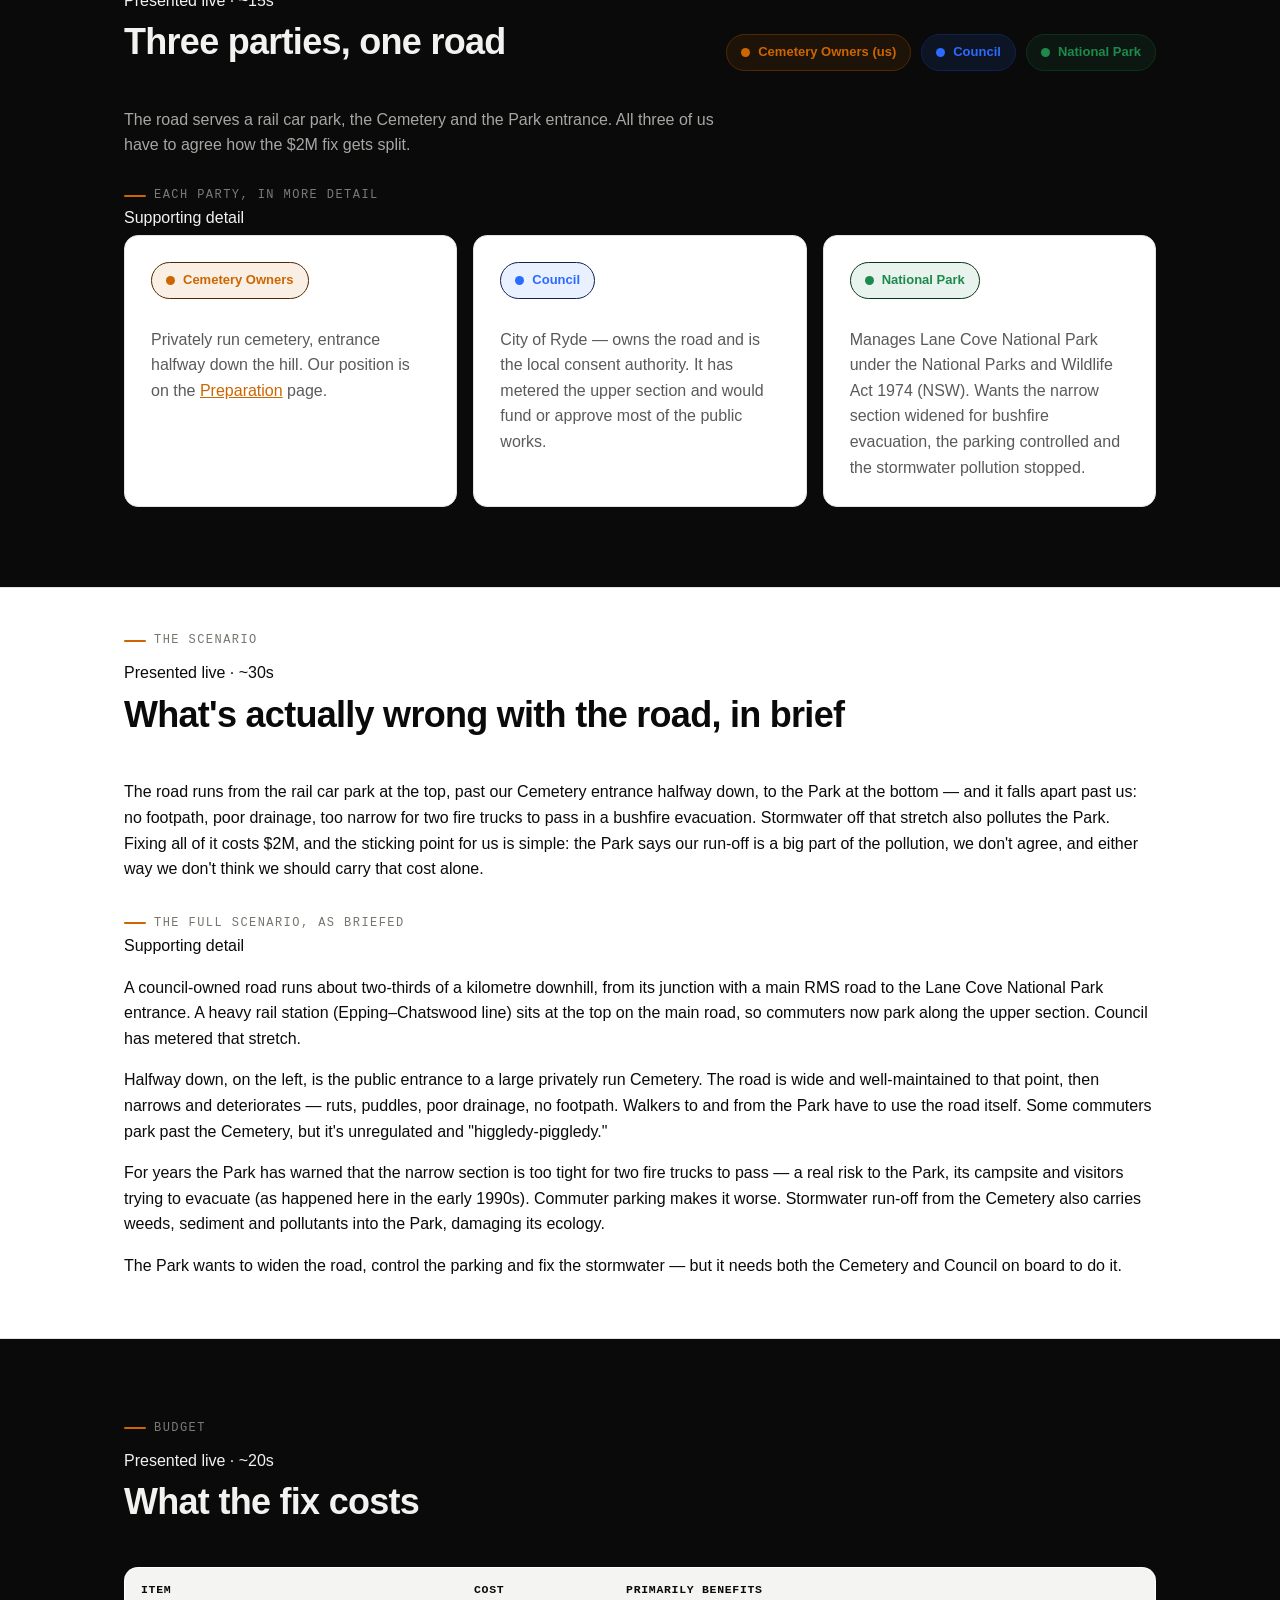
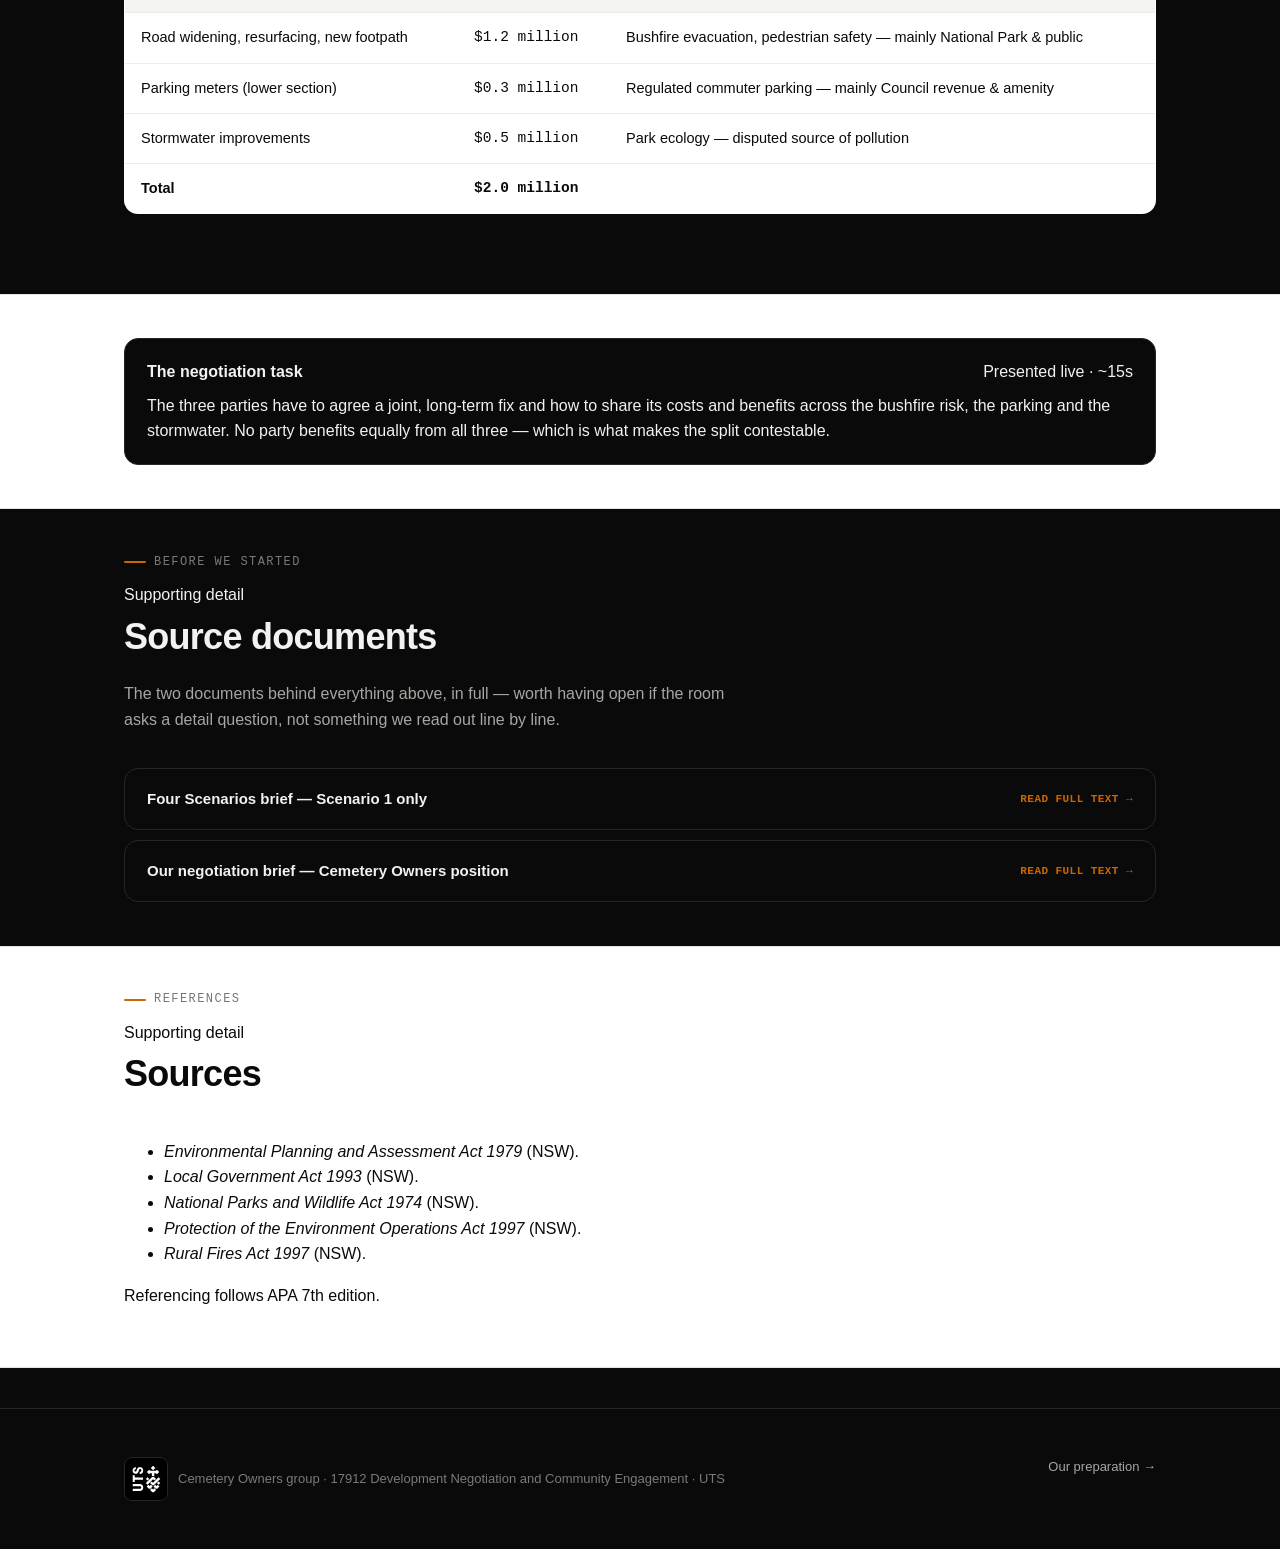
==== commit 951f8322: "Add files via upload" ====
--- a/index.html
+++ b/index.html
@@ -33,14 +33,17 @@
   </div>
 </header>
 
-<section class="hero">
-  <div class="wrap">
-    <span class="eyebrow">Shared facts · known to all three parties</span>
+<div class="flow-legend">
+  <span class="key"><span class="dot core"></span> Presented live in Week 5</span>
+  <span class="key"><span class="dot ref"></span> Supporting detail — reference only</span>
+  <span class="key"><span class="dot logistics"></span> Logistics — not part of the 15 minutes</span>
+</div>
+
+<section class="hero center">
+  <div class="wrap">
+    <span class="eyebrow">The brief · as handed to all three groups</span>
     <h1>Scenario 1 — <span style="color:var(--accent);">Lane Cove National Park</span> access road, North Ryde.</h1>
-    <p class="lede">Every group got this brief before prep started. We're the Cemetery Owners, one of three parties who have to agree how the road gets fixed.</p>
-    <div class="hero-actions">
-      <a class="btn btn-primary" href="#documents">Source documents ↓</a>
-    </div>
+    <p class="lede">The case exactly as we received it, from our perspective as the Cemetery Owners. We only have 15 minutes in Week 5, so this page — like every page — only speaks aloud to what's tagged "Presented live"; the rest is here to answer questions, not to be read out.</p>
     <figure class="hero-media">
       <img src="assets/lane-cove-map.jpg" alt="Map of North Ryde showing Delhi Road running from North Ryde station, past the Northern Suburbs Memorial Gardens and Crematorium, to the Lady Game Drive entrance of Lane Cove National Park.">
       <figcaption>The road itself: Delhi Road becomes Lady Game Drive past the Cemetery, running from North Ryde station down into Lane Cove National Park. <span class="small">(Google Maps)</span></figcaption>
@@ -59,40 +62,56 @@
 
 <section>
   <div class="wrap">
-    <div class="section-head spread">
-      <div>
+    <div class="section-head">
+      <div class="flow-row">
         <span class="kicker">Who's at the table</span>
-        <h2>Three parties, one road</h2>
-      </div>
-      <div class="legend">
-        <span class="party us">Cemetery Owners (us)</span>
-        <span class="party council">Council</span>
-        <span class="party park">National Park</span>
-      </div>
-    </div>
-    <p class="section-sub">The road serves a rail car park, the Cemetery and the Park entrance. Three problems have built up along it: a bushfire-evacuation bottleneck, unregulated commuter parking, and stormwater running into the Park. No one party can fix it alone — the $2M job only happens if the three of us agree how to split it.</p>
-    <div class="grid cols-3" style="margin-top:24px;">
+        <span class="flow-tag core">Presented live · ~15s</span>
+      </div>
+      <div class="spread" style="align-items:flex-end;">
+        <h2 style="margin-bottom:0;">Three parties, one road</h2>
+        <div class="legend">
+          <span class="party us">Cemetery Owners (us)</span>
+          <span class="party council">Council</span>
+          <span class="party park">National Park</span>
+        </div>
+      </div>
+    </div>
+    <p class="section-sub">The road serves a rail car park, the Cemetery and the Park entrance. All three of us have to agree how the $2M fix gets split.</p>
+    <div class="flow-row" style="margin:28px 0 4px;">
+      <span class="kicker" style="margin:0;">Each party, in more detail</span>
+      <span class="flow-tag ref">Supporting detail</span>
+    </div>
+    <div class="grid cols-3">
       <div class="card">
         <span class="party us" style="margin-bottom:12px;">Cemetery Owners</span>
         <p>Privately run cemetery, entrance halfway down the hill. Our position is on the <a href="preparation.html" style="color:var(--accent);">Preparation</a> page.</p>
       </div>
       <div class="card">
         <span class="party council" style="margin-bottom:12px;">Council</span>
-        <p>Owns the road, has metered the upper section, and would fund or approve most of the public works.</p>
+        <p>City of Ryde — owns the road and is the local consent authority. It has metered the upper section and would fund or approve most of the public works.</p>
       </div>
       <div class="card">
         <span class="party park" style="margin-bottom:12px;">National Park</span>
-        <p>Manages Lane Cove National Park at the base of the hill. Wants the road widened for bushfire evacuation, the parking controlled, and the stormwater pollution fixed.</p>
-      </div>
-    </div>
-  </div>
-</section>
-
-<section class="tight">
-  <div class="wrap">
-    <div class="section-head">
-      <span class="kicker">The scenario</span>
-      <h2>What's actually wrong with the road</h2>
+        <p>Manages Lane Cove National Park under the National Parks and Wildlife Act 1974 (NSW). Wants the narrow section widened for bushfire evacuation, the parking controlled and the stormwater pollution stopped.</p>
+      </div>
+    </div>
+  </div>
+</section>
+
+<section class="tight">
+  <div class="wrap">
+    <div class="section-head">
+      <div class="flow-row">
+        <span class="kicker">The scenario</span>
+        <span class="flow-tag core">Presented live · ~30s</span>
+      </div>
+      <h2>What's actually wrong with the road, in brief</h2>
+    </div>
+    <p>The road runs from the rail car park at the top, past our Cemetery entrance halfway down, to the Park at the bottom — and it falls apart past us: no footpath, poor drainage, too narrow for two fire trucks to pass in a bushfire evacuation. Stormwater off that stretch also pollutes the Park. Fixing all of it costs $2M, and the sticking point for us is simple: the Park says our run-off is a big part of the pollution, we don't agree, and either way we don't think we should carry that cost alone.</p>
+
+    <div class="flow-row" style="margin:32px 0 4px;">
+      <span class="kicker" style="margin:0;">The full scenario, as briefed</span>
+      <span class="flow-tag ref">Supporting detail</span>
     </div>
     <p>A council-owned road runs about two-thirds of a kilometre downhill, from its junction with a main RMS road to the Lane Cove National Park entrance. A heavy rail station (Epping–Chatswood line) sits at the top on the main road, so commuters now park along the upper section. Council has metered that stretch.</p>
     <p>Halfway down, on the left, is the public entrance to a large privately run Cemetery. The road is wide and well-maintained to that point, then narrows and deteriorates — ruts, puddles, poor drainage, no footpath. Walkers to and from the Park have to use the road itself. Some commuters park past the Cemetery, but it's unregulated and "higgledy-piggledy."</p>
@@ -104,7 +123,10 @@
 <section>
   <div class="wrap">
     <div class="section-head">
-      <span class="kicker">Budget</span>
+      <div class="flow-row">
+        <span class="kicker">Budget</span>
+        <span class="flow-tag core">Presented live · ~20s</span>
+      </div>
       <h2>What the fix costs</h2>
     </div>
     <table class="styled">
@@ -124,7 +146,10 @@
 <section class="tight">
   <div class="wrap">
     <div class="callout note">
-      <strong>The negotiation task</strong>
+      <div class="flex" style="justify-content:space-between;">
+        <strong>The negotiation task</strong>
+        <span class="flow-tag core">Presented live · ~15s</span>
+      </div>
       <p style="margin-top:8px; margin-bottom:0;">The three parties have to agree a joint, long-term fix and how to share its costs and benefits across the bushfire risk, the parking and the stormwater. No party benefits equally from all three — which is what makes the split contestable.</p>
     </div>
   </div>
@@ -133,9 +158,12 @@
 <section class="tight" id="documents">
   <div class="wrap">
     <div class="section-head">
-      <span class="kicker">Before we started</span>
+      <div class="flow-row">
+        <span class="kicker">Before we started</span>
+        <span class="flow-tag ref">Supporting detail</span>
+      </div>
       <h2>Source documents</h2>
-      <p class="section-sub">The two documents behind everything above.</p>
+      <p class="section-sub">The two documents behind everything above, in full — worth having open if the room asks a detail question, not something we read out line by line.</p>
     </div>
     <div class="doc-list">
       <details class="doc">
@@ -182,6 +210,26 @@
   </div>
 </section>
 
+<section class="tight">
+  <div class="wrap">
+    <div class="section-head">
+      <div class="flow-row">
+        <span class="kicker">References</span>
+        <span class="flow-tag ref">Supporting detail</span>
+      </div>
+      <h2>Sources</h2>
+    </div>
+    <ul class="ref-list">
+      <li><em>Environmental Planning and Assessment Act 1979</em> (NSW).</li>
+      <li><em>Local Government Act 1993</em> (NSW).</li>
+      <li><em>National Parks and Wildlife Act 1974</em> (NSW).</li>
+      <li><em>Protection of the Environment Operations Act 1997</em> (NSW).</li>
+      <li><em>Rural Fires Act 1997</em> (NSW).</li>
+    </ul>
+    <p class="ref-note">Referencing follows APA 7th edition.</p>
+  </div>
+</section>
+
 <footer class="site">
   <div class="wrap">
     <div class="footer-brand">
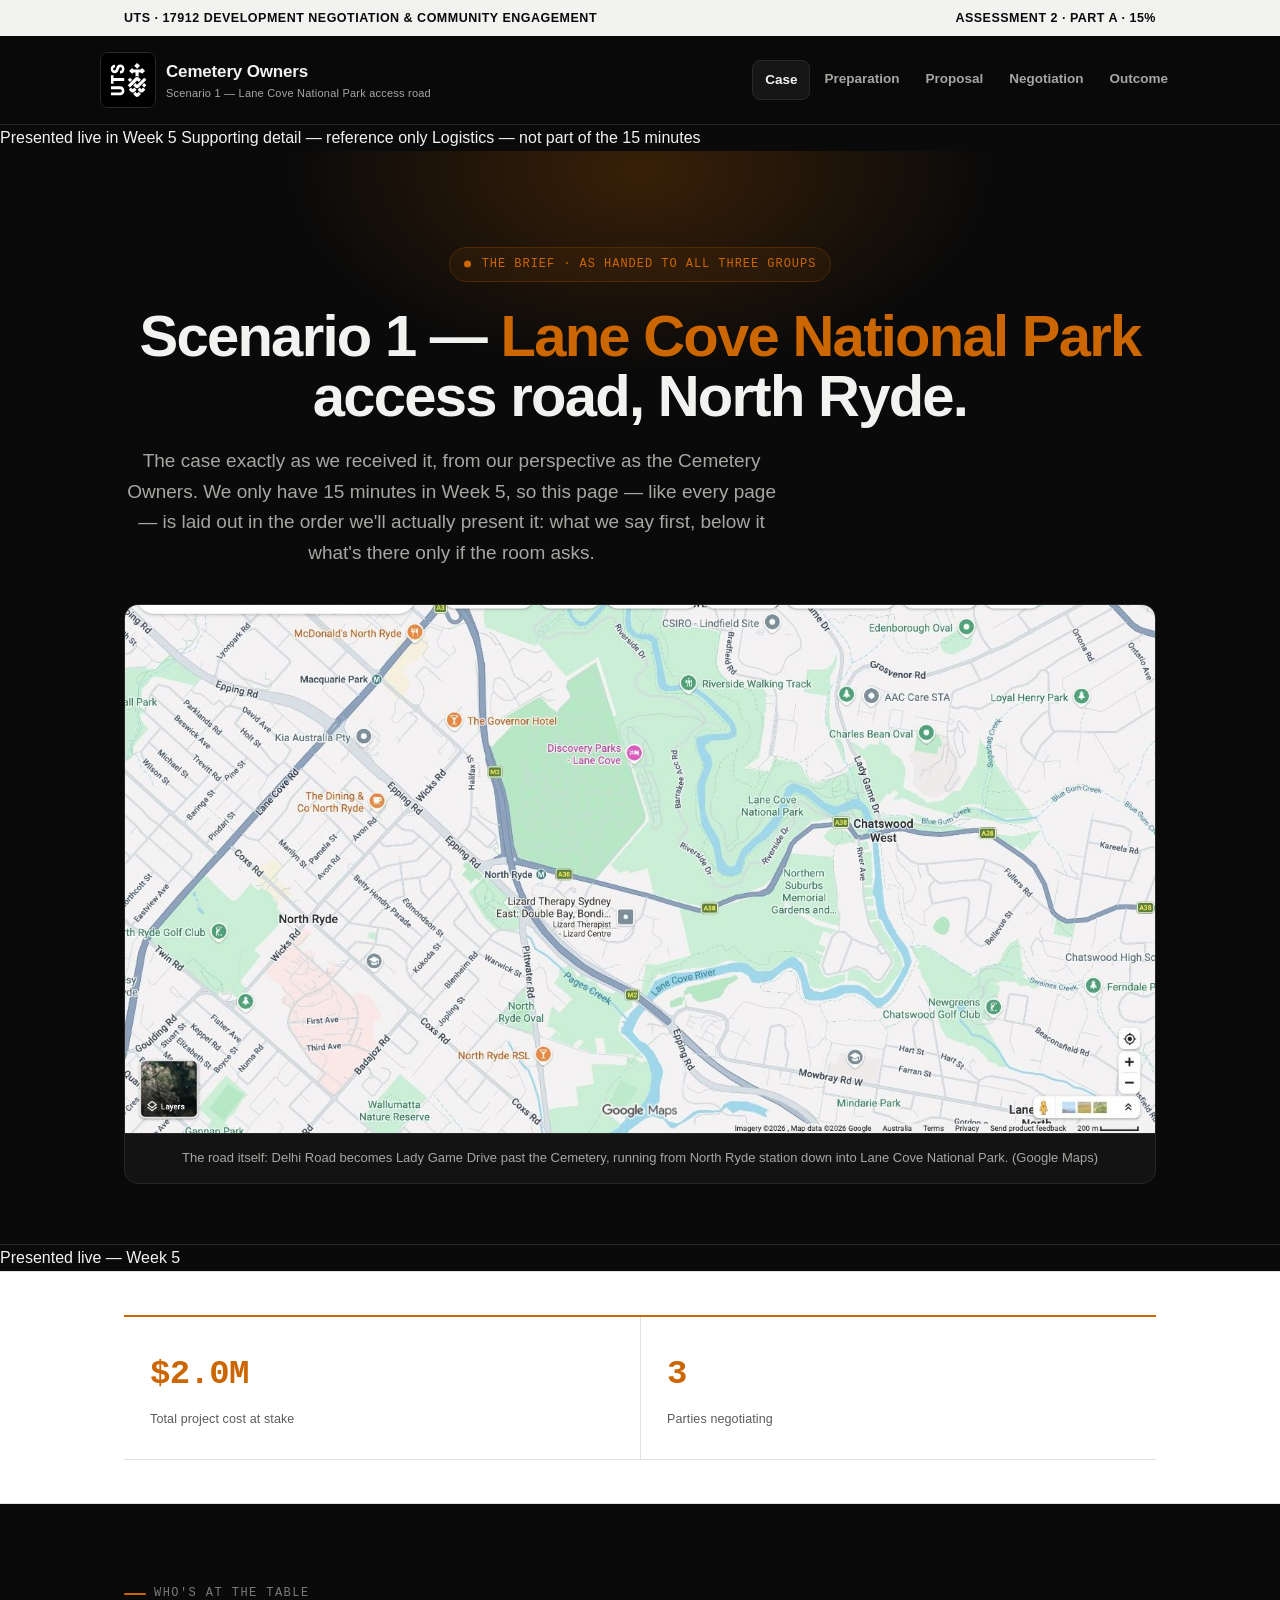
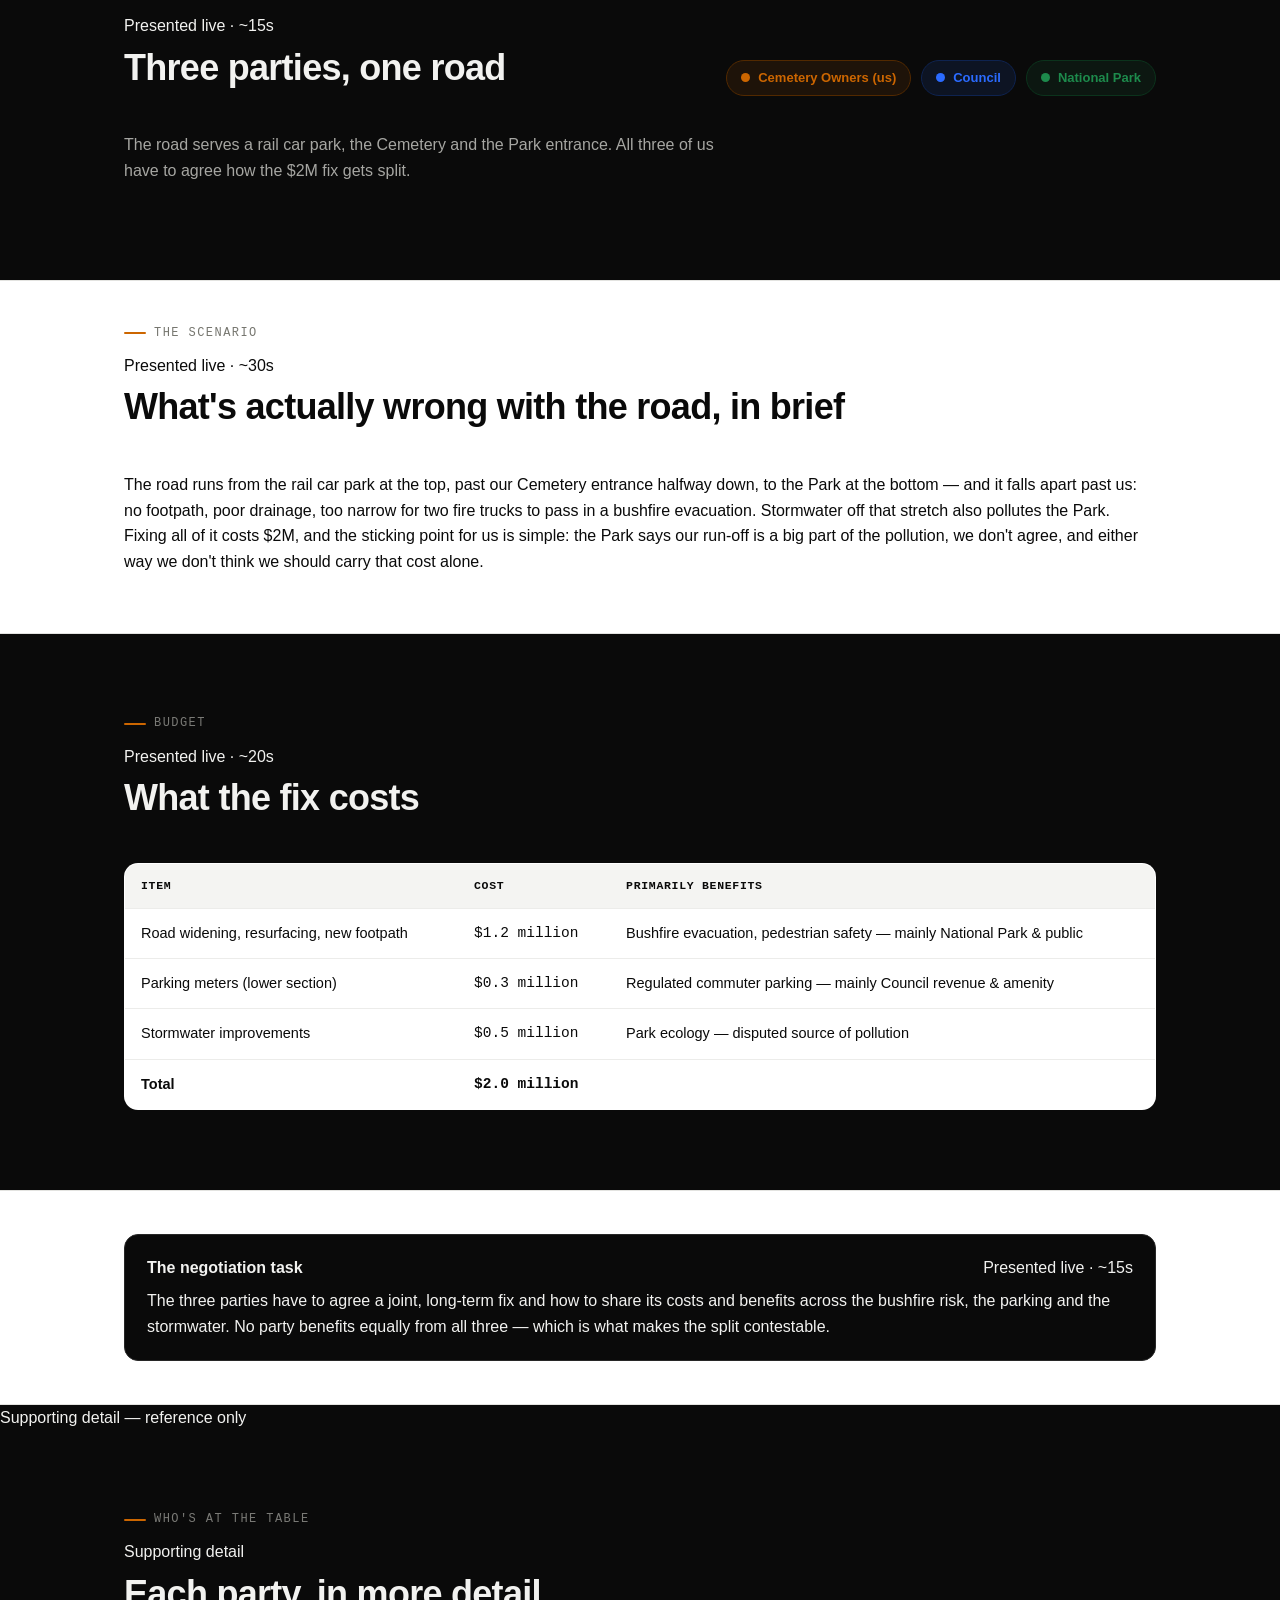
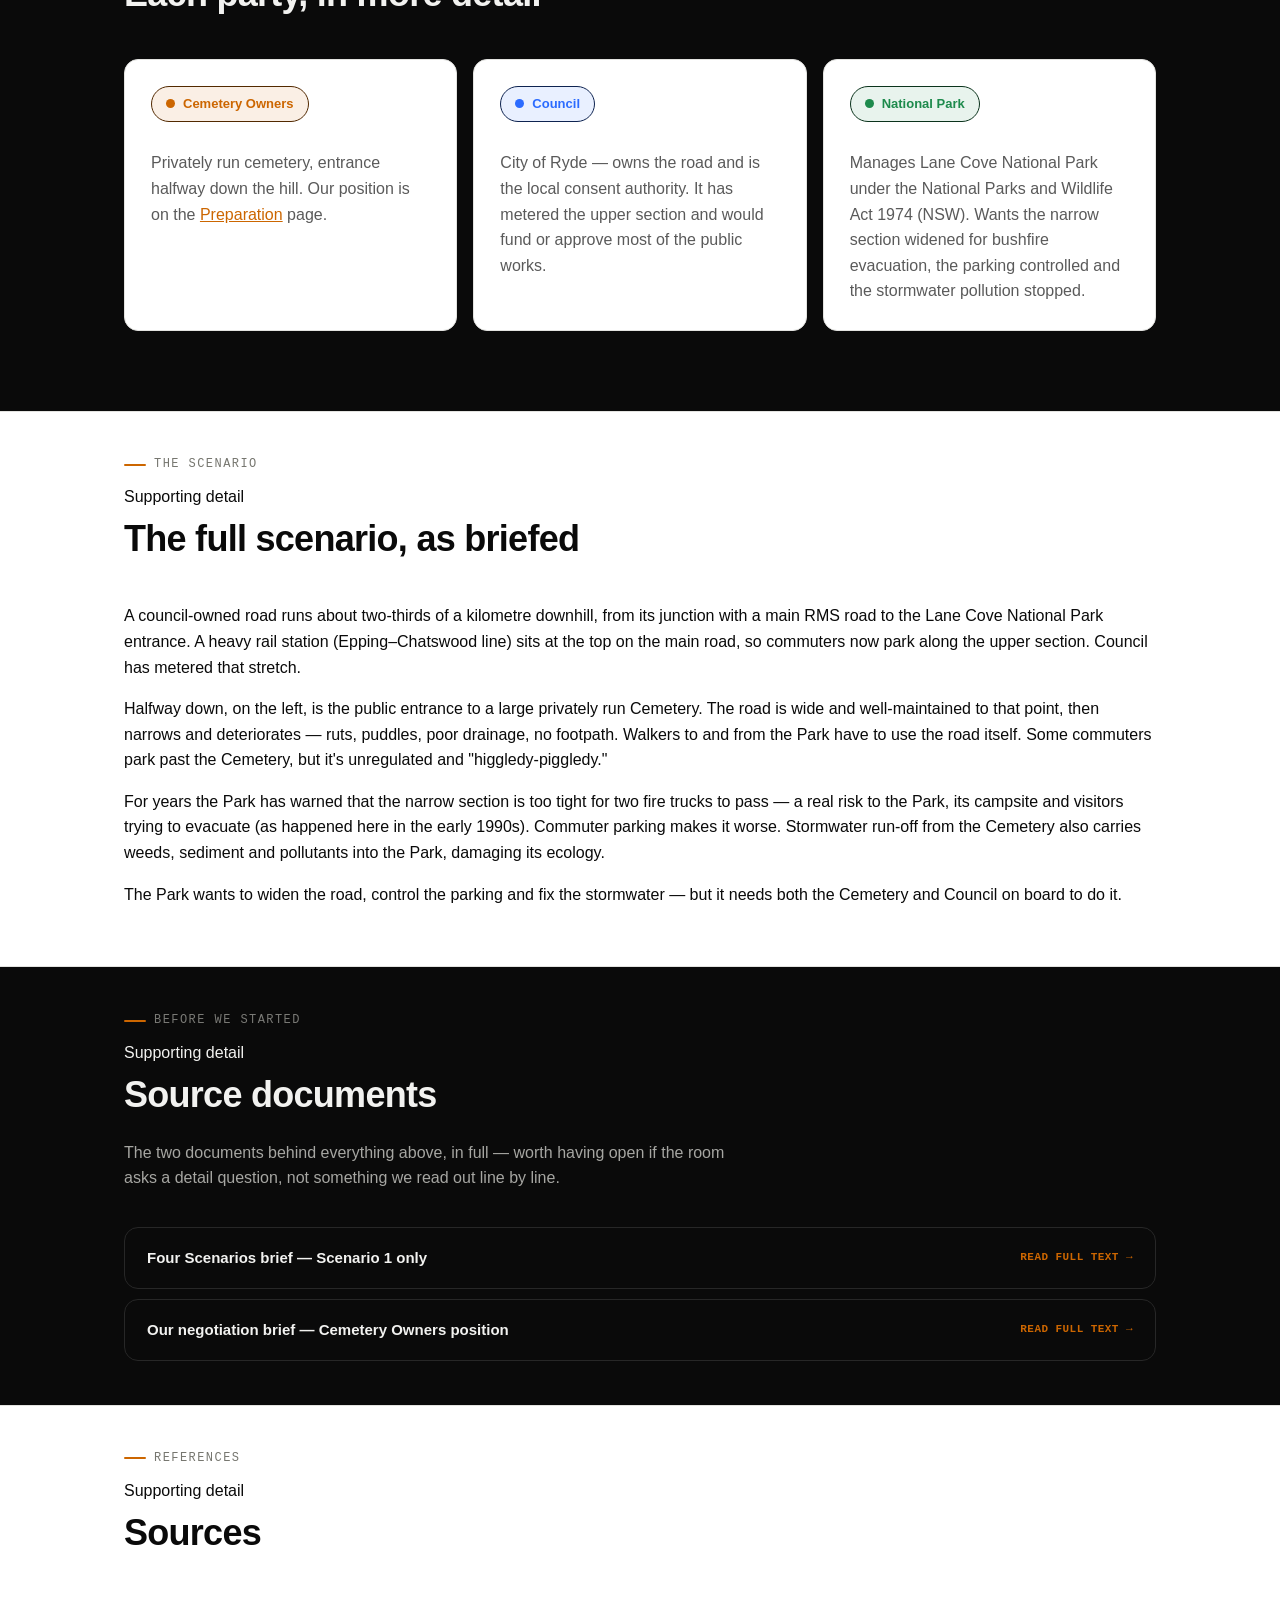
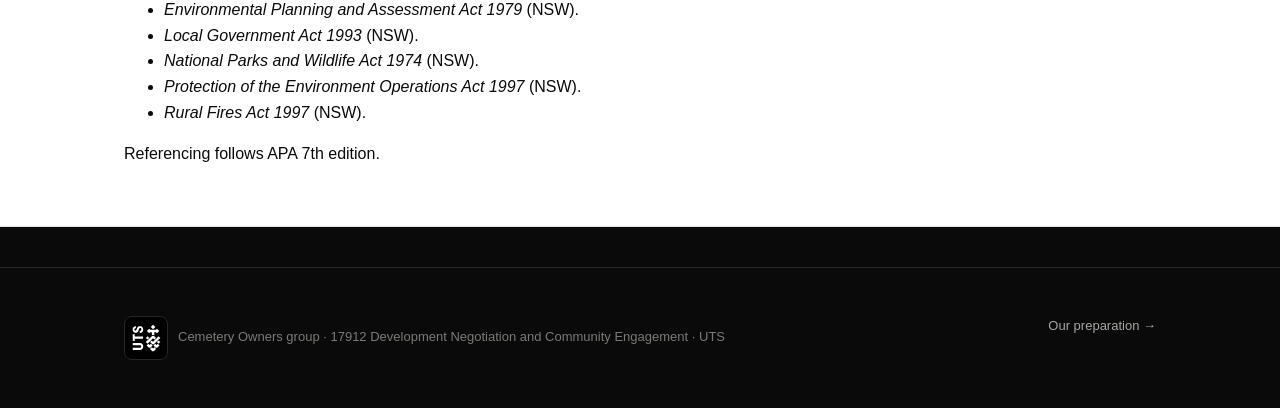
==== commit b7e6c492: "Add files via upload" ====
--- a/index.html
+++ b/index.html
@@ -39,11 +39,11 @@
   <span class="key"><span class="dot logistics"></span> Logistics — not part of the 15 minutes</span>
 </div>
 
-<section class="hero center">
+<section class="hero center sec-title">
   <div class="wrap">
     <span class="eyebrow">The brief · as handed to all three groups</span>
     <h1>Scenario 1 — <span style="color:var(--accent);">Lane Cove National Park</span> access road, North Ryde.</h1>
-    <p class="lede">The case exactly as we received it, from our perspective as the Cemetery Owners. We only have 15 minutes in Week 5, so this page — like every page — only speaks aloud to what's tagged "Presented live"; the rest is here to answer questions, not to be read out.</p>
+    <p class="lede">The case exactly as we received it, from our perspective as the Cemetery Owners. We only have 15 minutes in Week 5, so this page — like every page — is laid out in the order we'll actually present it: what we say first, below it what's there only if the room asks.</p>
     <figure class="hero-media">
       <img src="assets/lane-cove-map.jpg" alt="Map of North Ryde showing Delhi Road running from North Ryde station, past the Northern Suburbs Memorial Gardens and Crematorium, to the Lady Game Drive entrance of Lane Cove National Park.">
       <figcaption>The road itself: Delhi Road becomes Lady Game Drive past the Cemetery, running from North Ryde station down into Lane Cove National Park. <span class="small">(Google Maps)</span></figcaption>
@@ -51,7 +51,9 @@
   </div>
 </section>
 
-<section class="tight">
+<div class="group-divider">Presented live — Week 5</div>
+
+<section class="tight sec-core">
   <div class="wrap">
     <div class="stats">
       <div class="stat"><div class="num">$2.0M</div><div class="label">Total project cost at stake</div></div>
@@ -60,7 +62,7 @@
   </div>
 </section>
 
-<section>
+<section class="sec-core">
   <div class="wrap">
     <div class="section-head">
       <div class="flow-row">
@@ -77,28 +79,10 @@
       </div>
     </div>
     <p class="section-sub">The road serves a rail car park, the Cemetery and the Park entrance. All three of us have to agree how the $2M fix gets split.</p>
-    <div class="flow-row" style="margin:28px 0 4px;">
-      <span class="kicker" style="margin:0;">Each party, in more detail</span>
-      <span class="flow-tag ref">Supporting detail</span>
-    </div>
-    <div class="grid cols-3">
-      <div class="card">
-        <span class="party us" style="margin-bottom:12px;">Cemetery Owners</span>
-        <p>Privately run cemetery, entrance halfway down the hill. Our position is on the <a href="preparation.html" style="color:var(--accent);">Preparation</a> page.</p>
-      </div>
-      <div class="card">
-        <span class="party council" style="margin-bottom:12px;">Council</span>
-        <p>City of Ryde — owns the road and is the local consent authority. It has metered the upper section and would fund or approve most of the public works.</p>
-      </div>
-      <div class="card">
-        <span class="party park" style="margin-bottom:12px;">National Park</span>
-        <p>Manages Lane Cove National Park under the National Parks and Wildlife Act 1974 (NSW). Wants the narrow section widened for bushfire evacuation, the parking controlled and the stormwater pollution stopped.</p>
-      </div>
-    </div>
-  </div>
-</section>
-
-<section class="tight">
+  </div>
+</section>
+
+<section class="tight sec-core">
   <div class="wrap">
     <div class="section-head">
       <div class="flow-row">
@@ -108,19 +92,10 @@
       <h2>What's actually wrong with the road, in brief</h2>
     </div>
     <p>The road runs from the rail car park at the top, past our Cemetery entrance halfway down, to the Park at the bottom — and it falls apart past us: no footpath, poor drainage, too narrow for two fire trucks to pass in a bushfire evacuation. Stormwater off that stretch also pollutes the Park. Fixing all of it costs $2M, and the sticking point for us is simple: the Park says our run-off is a big part of the pollution, we don't agree, and either way we don't think we should carry that cost alone.</p>
-
-    <div class="flow-row" style="margin:32px 0 4px;">
-      <span class="kicker" style="margin:0;">The full scenario, as briefed</span>
-      <span class="flow-tag ref">Supporting detail</span>
-    </div>
-    <p>A council-owned road runs about two-thirds of a kilometre downhill, from its junction with a main RMS road to the Lane Cove National Park entrance. A heavy rail station (Epping–Chatswood line) sits at the top on the main road, so commuters now park along the upper section. Council has metered that stretch.</p>
-    <p>Halfway down, on the left, is the public entrance to a large privately run Cemetery. The road is wide and well-maintained to that point, then narrows and deteriorates — ruts, puddles, poor drainage, no footpath. Walkers to and from the Park have to use the road itself. Some commuters park past the Cemetery, but it's unregulated and "higgledy-piggledy."</p>
-    <p>For years the Park has warned that the narrow section is too tight for two fire trucks to pass — a real risk to the Park, its campsite and visitors trying to evacuate (as happened here in the early 1990s). Commuter parking makes it worse. Stormwater run-off from the Cemetery also carries weeds, sediment and pollutants into the Park, damaging its ecology.</p>
-    <p>The Park wants to widen the road, control the parking and fix the stormwater — but it needs both the Cemetery and Council on board to do it.</p>
-  </div>
-</section>
-
-<section>
+  </div>
+</section>
+
+<section class="sec-core">
   <div class="wrap">
     <div class="section-head">
       <div class="flow-row">
@@ -143,7 +118,7 @@
   </div>
 </section>
 
-<section class="tight">
+<section class="tight sec-core">
   <div class="wrap">
     <div class="callout note">
       <div class="flex" style="justify-content:space-between;">
@@ -155,7 +130,51 @@
   </div>
 </section>
 
-<section class="tight" id="documents">
+<div class="group-divider">Supporting detail — reference only</div>
+
+<section class="sec-ref">
+  <div class="wrap">
+    <div class="section-head">
+      <div class="flow-row">
+        <span class="kicker">Who's at the table</span>
+        <span class="flow-tag ref">Supporting detail</span>
+      </div>
+      <h2>Each party, in more detail</h2>
+    </div>
+    <div class="grid cols-3">
+      <div class="card">
+        <span class="party us" style="margin-bottom:12px;">Cemetery Owners</span>
+        <p>Privately run cemetery, entrance halfway down the hill. Our position is on the <a href="preparation.html" style="color:var(--accent);">Preparation</a> page.</p>
+      </div>
+      <div class="card">
+        <span class="party council" style="margin-bottom:12px;">Council</span>
+        <p>City of Ryde — owns the road and is the local consent authority. It has metered the upper section and would fund or approve most of the public works.</p>
+      </div>
+      <div class="card">
+        <span class="party park" style="margin-bottom:12px;">National Park</span>
+        <p>Manages Lane Cove National Park under the National Parks and Wildlife Act 1974 (NSW). Wants the narrow section widened for bushfire evacuation, the parking controlled and the stormwater pollution stopped.</p>
+      </div>
+    </div>
+  </div>
+</section>
+
+<section class="tight sec-ref">
+  <div class="wrap">
+    <div class="section-head">
+      <div class="flow-row">
+        <span class="kicker">The scenario</span>
+        <span class="flow-tag ref">Supporting detail</span>
+      </div>
+      <h2>The full scenario, as briefed</h2>
+    </div>
+    <p>A council-owned road runs about two-thirds of a kilometre downhill, from its junction with a main RMS road to the Lane Cove National Park entrance. A heavy rail station (Epping–Chatswood line) sits at the top on the main road, so commuters now park along the upper section. Council has metered that stretch.</p>
+    <p>Halfway down, on the left, is the public entrance to a large privately run Cemetery. The road is wide and well-maintained to that point, then narrows and deteriorates — ruts, puddles, poor drainage, no footpath. Walkers to and from the Park have to use the road itself. Some commuters park past the Cemetery, but it's unregulated and "higgledy-piggledy."</p>
+    <p>For years the Park has warned that the narrow section is too tight for two fire trucks to pass — a real risk to the Park, its campsite and visitors trying to evacuate (as happened here in the early 1990s). Commuter parking makes it worse. Stormwater run-off from the Cemetery also carries weeds, sediment and pollutants into the Park, damaging its ecology.</p>
+    <p>The Park wants to widen the road, control the parking and fix the stormwater — but it needs both the Cemetery and Council on board to do it.</p>
+  </div>
+</section>
+
+<section class="tight sec-ref" id="documents">
   <div class="wrap">
     <div class="section-head">
       <div class="flow-row">
@@ -210,7 +229,7 @@
   </div>
 </section>
 
-<section class="tight">
+<section class="tight sec-ref">
   <div class="wrap">
     <div class="section-head">
       <div class="flow-row">
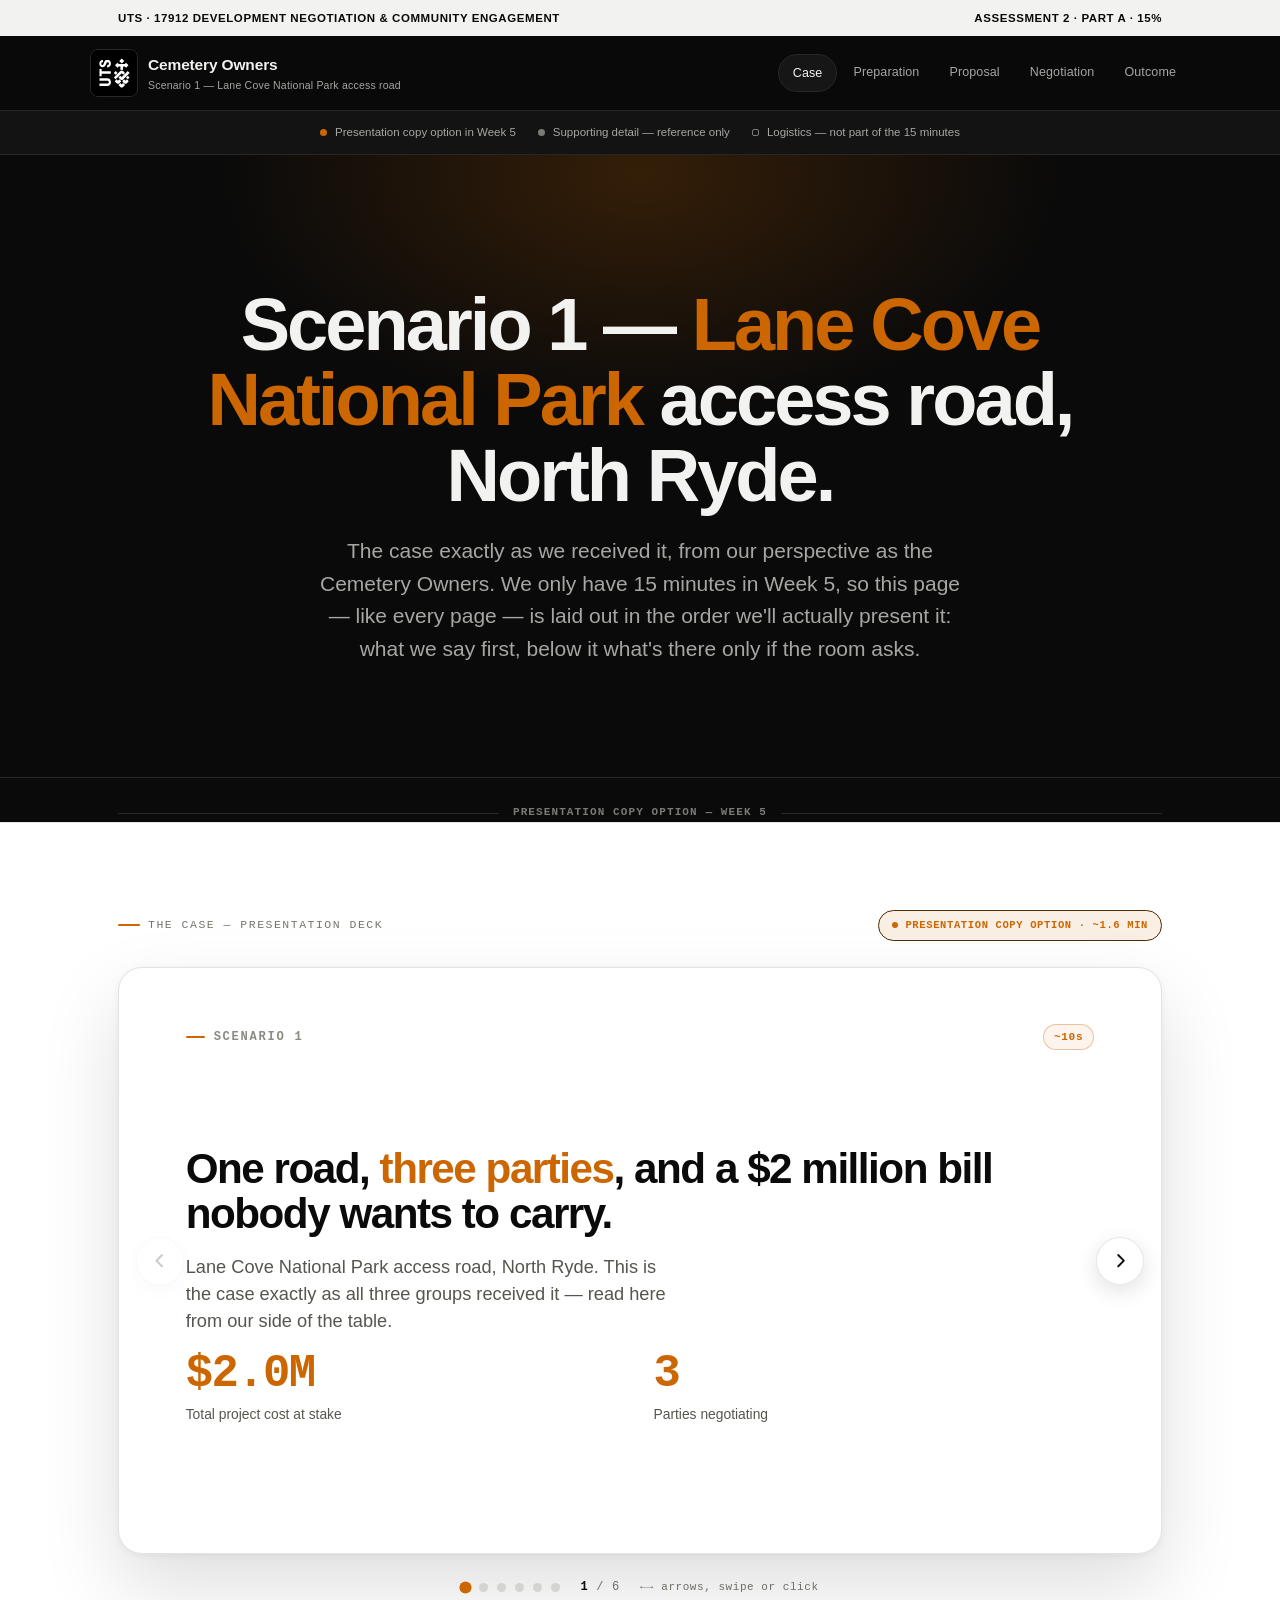
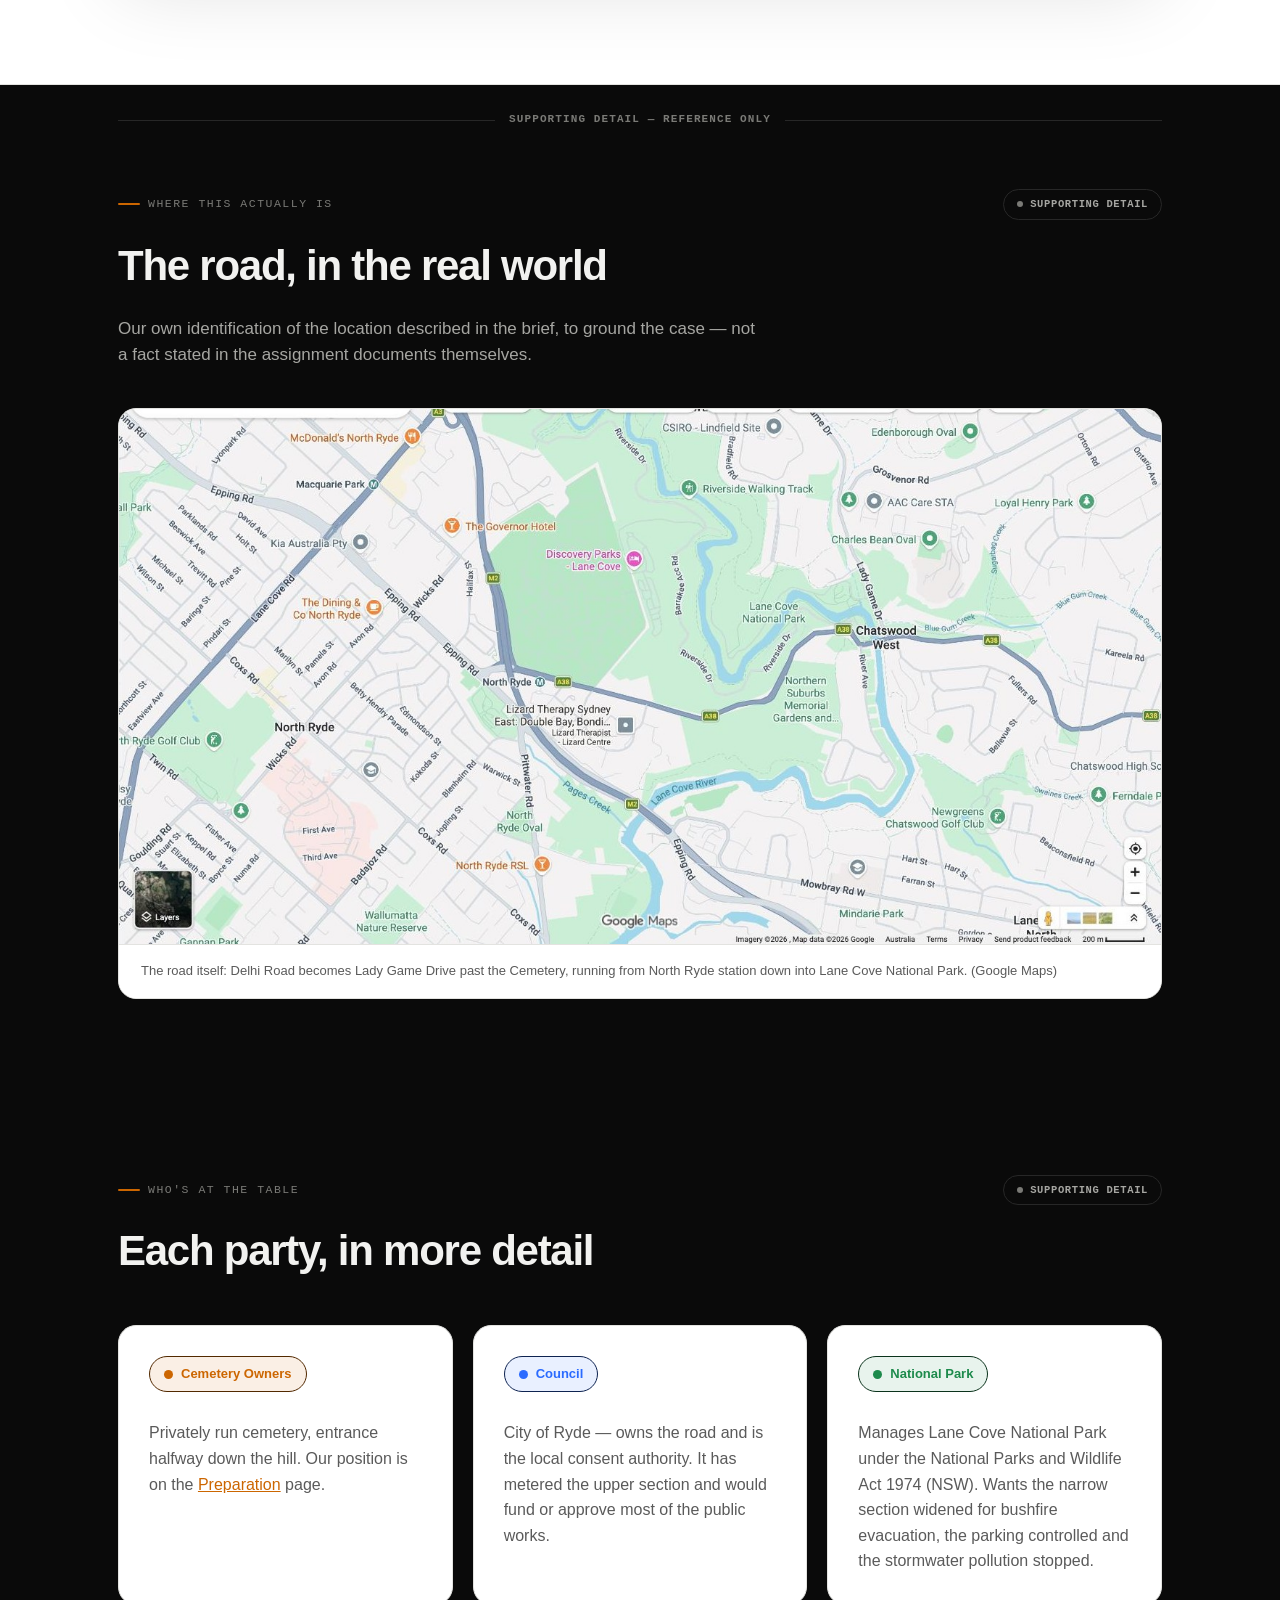
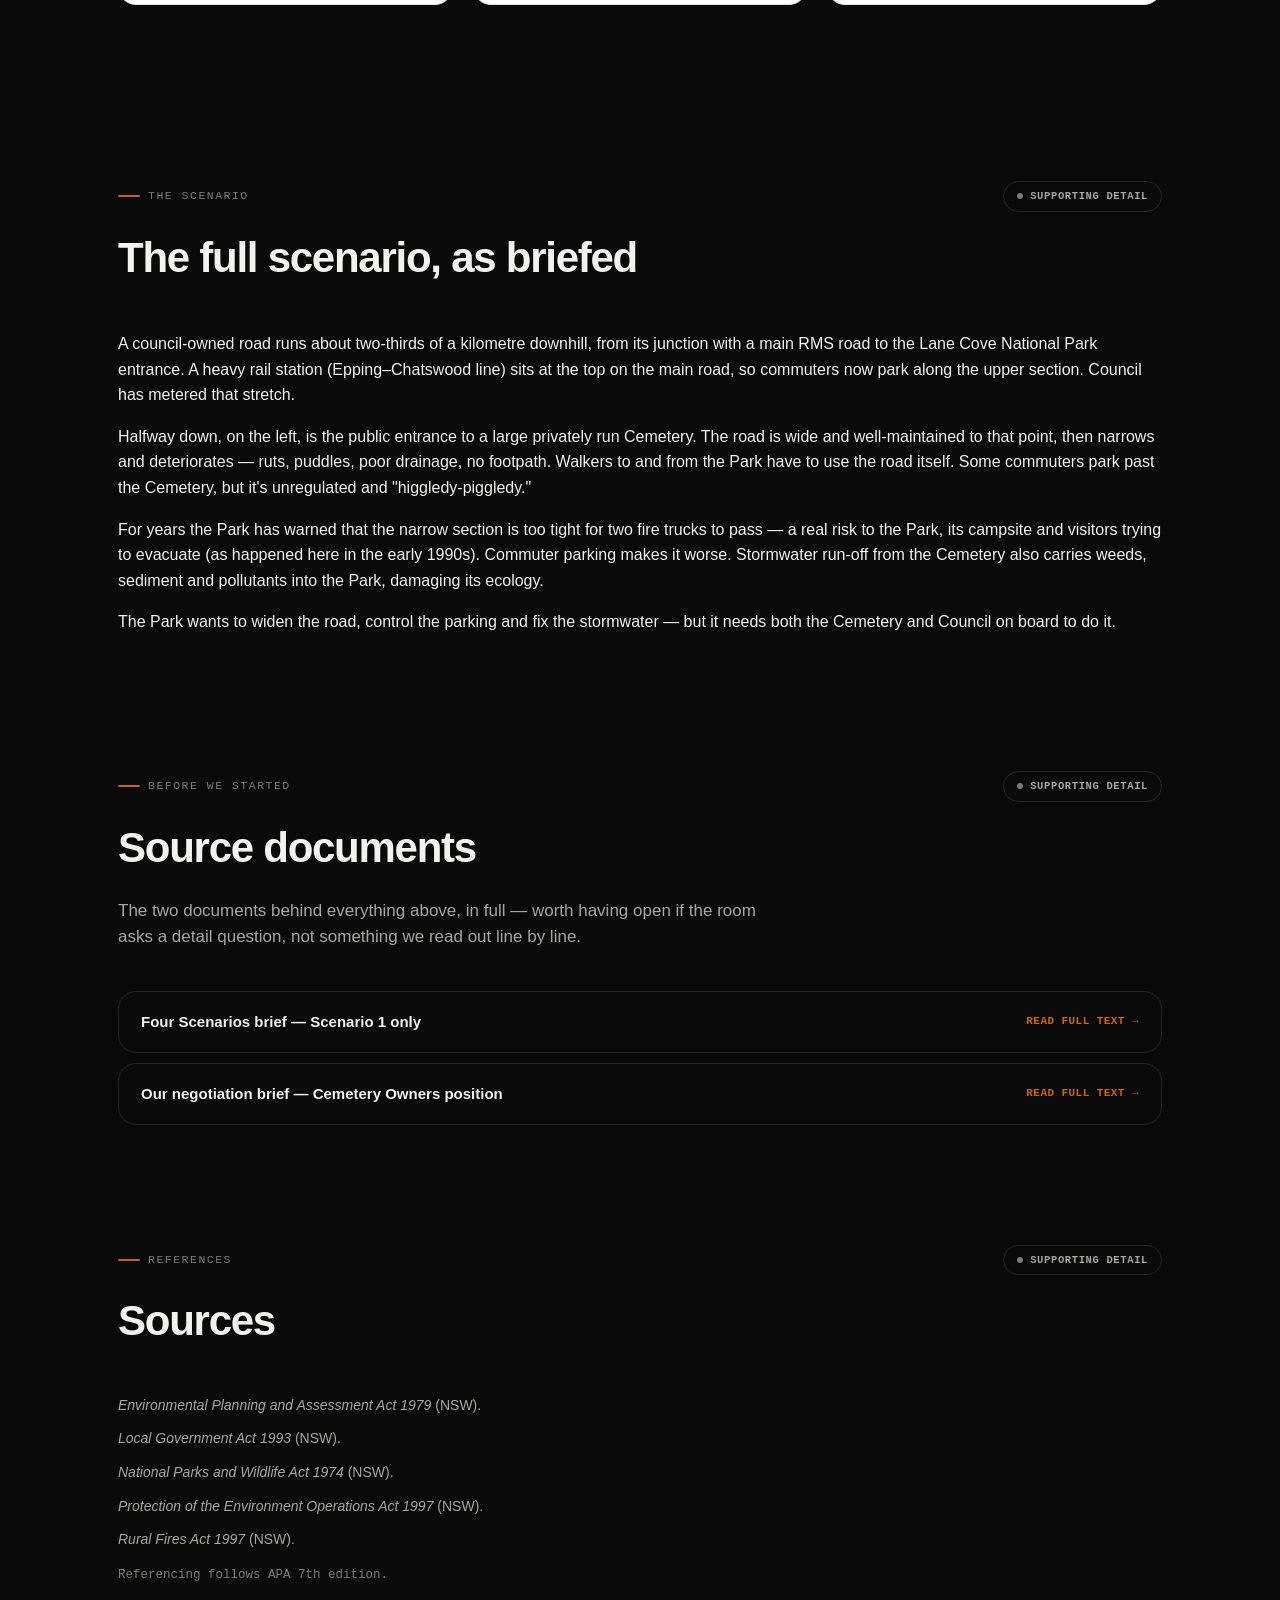
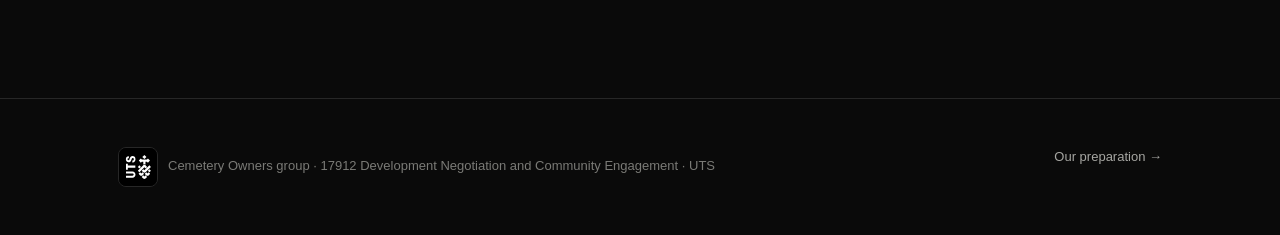
==== commit ef0df7a6: "Add files via upload" ====
--- a/index.html
+++ b/index.html
@@ -34,103 +34,188 @@
 </header>
 
 <div class="flow-legend">
-  <span class="key"><span class="dot core"></span> Presented live in Week 5</span>
+  <span class="key"><span class="dot core"></span> Presentation copy option in Week 5</span>
   <span class="key"><span class="dot ref"></span> Supporting detail — reference only</span>
   <span class="key"><span class="dot logistics"></span> Logistics — not part of the 15 minutes</span>
 </div>
 
 <section class="hero center sec-title">
   <div class="wrap">
-    <span class="eyebrow">The brief · as handed to all three groups</span>
     <h1>Scenario 1 — <span style="color:var(--accent);">Lane Cove National Park</span> access road, North Ryde.</h1>
     <p class="lede">The case exactly as we received it, from our perspective as the Cemetery Owners. We only have 15 minutes in Week 5, so this page — like every page — is laid out in the order we'll actually present it: what we say first, below it what's there only if the room asks.</p>
+  </div>
+</section>
+
+<div class="group-divider">Presentation copy option — Week 5</div>
+
+<section class="sec-core deck-section">
+  <div class="wrap">
+    <div class="deck-head">
+      <span class="kicker">The case — presentation deck</span>
+      <span class="flow-tag core">Presentation copy option · ~1.6 min</span>
+    </div>
+
+    <div class="deck" data-deck aria-roledescription="slide deck" aria-label="The case — presentation deck">
+      <div class="deck-stage">
+        <div class="deck-track">
+
+          <article class="slide">
+            <div class="slide-head">
+              <span class="slide-kicker">Scenario 1</span>
+              <span class="slide-time">~10s</span>
+            </div>
+            <div class="slide-body">
+              <h2 class="slide-title">One road, <span class="hl">three parties</span>, and a $2 million bill nobody wants to carry.</h2>
+              <p class="slide-lede">Lane Cove National Park access road, North Ryde. This is the case exactly as all three groups received it — read here from our side of the table.</p>
+              <div class="slide-stats">
+                <div class="slide-stat"><div class="n">$2.0M</div><div class="label">Total project cost at stake</div></div>
+                <div class="slide-stat"><div class="n">3</div><div class="label">Parties negotiating</div></div>
+              </div>
+            </div>
+          </article>
+
+          <article class="slide">
+            <div class="slide-head">
+              <span class="slide-kicker">Who's at the table</span>
+              <span class="slide-time">~15s</span>
+            </div>
+            <div class="slide-body">
+              <h2 class="slide-title">Three parties, one road</h2>
+              <div class="slide-split even">
+                <div>
+                  <p class="slide-lede">The road serves a rail car park at the top, our Cemetery entrance halfway down, and the Park entrance at the bottom. All three of us have to agree how the $2M fix gets split.</p>
+                  <div class="legend" style="margin-top:1.2em;">
+                    <span class="party us">Cemetery Owners (us)</span>
+                    <span class="party council">Council</span>
+                    <span class="party park">National Park</span>
+                  </div>
+                </div>
+                <figure class="slide-figure">
+                  <svg viewBox="0 0 360 212" role="img" aria-label="Schematic of the road: a rail commuter car park at the top of the hill, the Cemetery entrance halfway down, and Lane Cove National Park at the bottom. The road narrows past the Cemetery.">
+          <path d="M30 34 C 108 34, 148 64, 176 106" fill="none" stroke="var(--diagram-line)" stroke-width="20" stroke-linecap="round"/>
+          <path d="M30 34 C 108 34, 148 64, 176 106" fill="none" stroke="#ffffff" stroke-width="2" stroke-dasharray="9 11" stroke-linecap="round"/>
+          <path d="M176 106 C 204 148, 244 174, 322 176" fill="none" stroke="var(--diagram-line)" stroke-width="9" stroke-linecap="round"/>
+          <circle cx="30" cy="34" r="8" fill="var(--council)" stroke="#fff" stroke-width="3"/>
+          <circle cx="176" cy="106" r="8" fill="var(--accent)" stroke="#fff" stroke-width="3"/>
+          <circle cx="322" cy="176" r="8" fill="var(--park)" stroke="#fff" stroke-width="3"/>
+          <text x="48" y="30" font-size="11.5" font-weight="700" fill="var(--s-fg)">Rail commuter car park</text>
+          <text x="48" y="44" font-size="10.5" fill="var(--s-faint)">top of the hill</text>
+          <text x="192" y="102" font-size="11.5" font-weight="700" fill="var(--s-fg)">Cemetery entrance</text>
+          <text x="192" y="116" font-size="10.5" fill="var(--s-faint)">halfway down — us</text>
+          <text x="308" y="198" font-size="11.5" font-weight="700" fill="var(--s-fg)" text-anchor="end">Lane Cove National Park</text>
+          <text x="166" y="150" font-size="10.5" font-weight="700" fill="var(--diagram)" text-anchor="end">narrow · no footpath</text>
+        </svg>
+                </figure>
+              </div>
+            </div>
+          </article>
+
+          <article class="slide">
+            <div class="slide-head">
+              <span class="slide-kicker">The scenario</span>
+              <span class="slide-time">~20s</span>
+            </div>
+            <div class="slide-body">
+              <h2 class="slide-title">Past our entrance, the road falls apart</h2>
+              <ul class="slide-points lg">
+                <li>No footpath and poor drainage on the lower stretch.</li>
+                <li>Too narrow for two fire trucks to pass — a bushfire evacuation risk.</li>
+                <li>Stormwater running off that stretch pollutes the Park below.</li>
+              </ul>
+              <p class="slide-note">Fixing all of it costs $2 million.</p>
+            </div>
+          </article>
+
+          <article class="slide">
+            <div class="slide-head">
+              <span class="slide-kicker">The sticking point</span>
+              <span class="slide-time">~15s</span>
+            </div>
+            <div class="slide-body">
+              <h2 class="slide-title">And nobody agrees whose run-off it is</h2>
+              <p class="slide-lede">The Park says Cemetery run-off is a big part of the pollution. We don't agree — and either way, we don't think we should carry that cost alone.</p>
+              <div class="slide-card diagram">
+                <p style="margin:0;">That single disputed fact sits underneath the whole negotiation: agree the cause and the split follows, argue the cause and every dollar is contestable.</p>
+              </div>
+            </div>
+          </article>
+
+          <article class="slide">
+            <div class="slide-head">
+              <span class="slide-kicker">Budget</span>
+              <span class="slide-time">~20s</span>
+            </div>
+            <div class="slide-body">
+              <h2 class="slide-title">What the fix costs</h2>
+              <div class="slide-tablewrap">
+                <table class="slide-table">
+                  <thead><tr><th>Item</th><th>Cost</th><th>Primarily benefits</th></tr></thead>
+                  <tbody>
+                    <tr><td>Road widening, resurfacing, new footpath</td><td class="mono">$1.2M</td><td>Bushfire evacuation, pedestrian safety — mainly National Park &amp; public</td></tr>
+                    <tr><td>Parking meters (lower section)</td><td class="mono">$0.3M</td><td>Regulated commuter parking — mainly Council revenue &amp; amenity</td></tr>
+                    <tr><td>Stormwater improvements</td><td class="mono">$0.5M</td><td>Park ecology — disputed source of pollution</td></tr>
+                    <tr class="total"><td><strong>Total</strong></td><td class="mono">$2.0M</td><td></td></tr>
+                  </tbody>
+                </table>
+              </div>
+              <div class="slide-bar" role="img" aria-label="Cost split: road widening $1.2M, stormwater $0.5M, parking meters $0.3M.">
+                <span class="b1" style="flex:0 0 60%;">$1.2M</span>
+                <span class="b2" style="flex:0 0 25%;">$0.5M</span>
+                <span class="b3" style="flex:0 0 15%;">$0.3M</span>
+              </div>
+              <div class="slide-barkey">
+                <span><i class="k1"></i> Road &amp; footpath</span>
+                <span><i class="k2"></i> Stormwater</span>
+                <span><i class="k3"></i> Parking meters</span>
+              </div>
+            </div>
+          </article>
+
+          <article class="slide">
+            <div class="slide-head">
+              <span class="slide-kicker">The negotiation task</span>
+              <span class="slide-time">~15s</span>
+            </div>
+            <div class="slide-body">
+              <h2 class="slide-title">Agree a joint fix — and how to share it</h2>
+              <p class="slide-lede">The three parties have to agree a long-term fix and how to share its costs and benefits across the bushfire risk, the parking and the stormwater.</p>
+              <div class="slide-card diagram">
+                <p style="margin:0;"><strong>No party benefits equally from all three</strong> — which is exactly what makes the split contestable, and what the next four pages are about.</p>
+              </div>
+            </div>
+          </article>
+
+        </div>
+        <button class="deck-nav prev" type="button" aria-label="Previous slide"><svg viewBox="0 0 24 24" fill="none" stroke="currentColor" stroke-width="2.4" stroke-linecap="round" stroke-linejoin="round" aria-hidden="true"><path d="M15 5l-7 7 7 7"/></svg></button>
+        <button class="deck-nav next" type="button" aria-label="Next slide"><svg viewBox="0 0 24 24" fill="none" stroke="currentColor" stroke-width="2.4" stroke-linecap="round" stroke-linejoin="round" aria-hidden="true"><path d="M9 5l7 7-7 7"/></svg></button>
+      </div>
+      <div class="deck-foot">
+        <div class="deck-dots" role="tablist" aria-label="Slides"></div>
+        <p class="deck-count"><b data-deck-cur>1</b> / <span data-deck-total>6</span></p>
+        <span class="deck-hint">arrows, swipe or click</span>
+      </div>
+    </div>
+  </div>
+</section>
+
+<div class="group-divider">Supporting detail — reference only</div>
+
+<section class="tight sec-ref">
+  <div class="wrap">
+    <div class="section-head">
+      <div class="flow-row">
+        <span class="kicker">Where this actually is</span>
+        <span class="flow-tag ref">Supporting detail</span>
+      </div>
+      <h2>The road, in the real world</h2>
+      <p class="section-sub">Our own identification of the location described in the brief, to ground the case — not a fact stated in the assignment documents themselves.</p>
+    </div>
     <figure class="hero-media">
       <img src="assets/lane-cove-map.jpg" alt="Map of North Ryde showing Delhi Road running from North Ryde station, past the Northern Suburbs Memorial Gardens and Crematorium, to the Lady Game Drive entrance of Lane Cove National Park.">
       <figcaption>The road itself: Delhi Road becomes Lady Game Drive past the Cemetery, running from North Ryde station down into Lane Cove National Park. <span class="small">(Google Maps)</span></figcaption>
     </figure>
   </div>
 </section>
-
-<div class="group-divider">Presented live — Week 5</div>
-
-<section class="tight sec-core">
-  <div class="wrap">
-    <div class="stats">
-      <div class="stat"><div class="num">$2.0M</div><div class="label">Total project cost at stake</div></div>
-      <div class="stat"><div class="num">3</div><div class="label">Parties negotiating</div></div>
-    </div>
-  </div>
-</section>
-
-<section class="sec-core">
-  <div class="wrap">
-    <div class="section-head">
-      <div class="flow-row">
-        <span class="kicker">Who's at the table</span>
-        <span class="flow-tag core">Presented live · ~15s</span>
-      </div>
-      <div class="spread" style="align-items:flex-end;">
-        <h2 style="margin-bottom:0;">Three parties, one road</h2>
-        <div class="legend">
-          <span class="party us">Cemetery Owners (us)</span>
-          <span class="party council">Council</span>
-          <span class="party park">National Park</span>
-        </div>
-      </div>
-    </div>
-    <p class="section-sub">The road serves a rail car park, the Cemetery and the Park entrance. All three of us have to agree how the $2M fix gets split.</p>
-  </div>
-</section>
-
-<section class="tight sec-core">
-  <div class="wrap">
-    <div class="section-head">
-      <div class="flow-row">
-        <span class="kicker">The scenario</span>
-        <span class="flow-tag core">Presented live · ~30s</span>
-      </div>
-      <h2>What's actually wrong with the road, in brief</h2>
-    </div>
-    <p>The road runs from the rail car park at the top, past our Cemetery entrance halfway down, to the Park at the bottom — and it falls apart past us: no footpath, poor drainage, too narrow for two fire trucks to pass in a bushfire evacuation. Stormwater off that stretch also pollutes the Park. Fixing all of it costs $2M, and the sticking point for us is simple: the Park says our run-off is a big part of the pollution, we don't agree, and either way we don't think we should carry that cost alone.</p>
-  </div>
-</section>
-
-<section class="sec-core">
-  <div class="wrap">
-    <div class="section-head">
-      <div class="flow-row">
-        <span class="kicker">Budget</span>
-        <span class="flow-tag core">Presented live · ~20s</span>
-      </div>
-      <h2>What the fix costs</h2>
-    </div>
-    <table class="styled">
-      <thead>
-        <tr><th>Item</th><th>Cost</th><th>Primarily benefits</th></tr>
-      </thead>
-      <tbody>
-        <tr><td>Road widening, resurfacing, new footpath</td><td class="mono">$1.2 million</td><td>Bushfire evacuation, pedestrian safety — mainly National Park &amp; public</td></tr>
-        <tr><td>Parking meters (lower section)</td><td class="mono">$0.3 million</td><td>Regulated commuter parking — mainly Council revenue &amp; amenity</td></tr>
-        <tr><td>Stormwater improvements</td><td class="mono">$0.5 million</td><td>Park ecology — disputed source of pollution</td></tr>
-        <tr><td><strong>Total</strong></td><td class="mono"><strong>$2.0 million</strong></td><td></td></tr>
-      </tbody>
-    </table>
-  </div>
-</section>
-
-<section class="tight sec-core">
-  <div class="wrap">
-    <div class="callout note">
-      <div class="flex" style="justify-content:space-between;">
-        <strong>The negotiation task</strong>
-        <span class="flow-tag core">Presented live · ~15s</span>
-      </div>
-      <p style="margin-top:8px; margin-bottom:0;">The three parties have to agree a joint, long-term fix and how to share its costs and benefits across the bushfire risk, the parking and the stormwater. No party benefits equally from all three — which is what makes the split contestable.</p>
-    </div>
-  </div>
-</section>
-
-<div class="group-divider">Supporting detail — reference only</div>
 
 <section class="sec-ref">
   <div class="wrap">
@@ -194,6 +279,7 @@
           <p>Council has installed parking meters for the upper section of the road. Halfway down the hill on the left is the public entrance road to a large, privately operated Cemetery. The council road is wide and well-maintained all the way down to the Cemetery entrance. After passing the Cemetery entrance, however, the road narrows considerably and is in poor condition, with large ruts, puddles, poor drainage, and no footpath. This means that people walking to/from the National Park have to walk in the road. Some rail commuters park downhill from the Cemetery entrance, but it is poorly regulated and "higgledy-piggledy".</p>
           <p>For several years, the National Park has been concerned that in the event of a bushfire, there would be insufficient width on the narrow section of the council road for two fire trucks to pass. The unregulated commuter car parking exacerbates this problem. This is a substantial risk to the National Park, its caravan/campsite and any visitors who might not be able to evacuate in the event of a serious bushfire (as was experienced in the National Park in the early 1990's). To make matters worse, stormwater run-off from the Cemetery conveys weeds, sediment and other pollutants into the Park, which damages its ecology. The National Park is keen to widen the poor section of road to mitigate bushfire risk, better control parking, and address stormwater pollution. To achieve these improvements, the National Park needs cooperation from the Cemetery and Council.</p>
           <h4>Costs</h4>
+          <div class="table-wrap">
           <table class="styled">
             <thead><tr><th>Item</th><th>Cost</th></tr></thead>
             <tbody>
@@ -203,6 +289,7 @@
               <tr><td><strong>Total</strong></td><td class="mono"><strong>$2 mil</strong></td></tr>
             </tbody>
           </table>
+          </div>
           <h4>Negotiation task</h4>
           <p>The parties need to agree to work together and develop a joint approach that equitably shares the costs and benefits associated with a long-term solution to the bushfire risk, unregulated parking, and stormwater pollution.</p>
           <p class="small" style="margin-top:16px;"><em>Source: four-scenarios-development-negotiation.pdf (UTS Canvas, subject 17912) — Scenario 1 only.</em></p>
--- a/assets/style.css
+++ b/assets/style.css
@@ -2,19 +2,24 @@
    17912 Development Negotiation — Cemetery Owners project site
    Palette: UTS black/white core + medium-orange accent, per-party colour coding
 
-   COLOUR SYSTEM — alternating sections
+   COLOUR SYSTEM — grouped by presentation role, not alternating
    -------------------------------------------------------------
-   Every <section> on a page alternates background:
-     nth-of-type(odd)  = black background, white text  (site default)
-     nth-of-type(even) = white background, black text
+   Pages are laid out in three physical blocks after the title
+   section, in this fixed order, so presenting is a straight scroll:
+     1. .sec-core       (white bg) — every "Presentation copy option" section
+     2. .sec-ref        (black bg) — every "Supporting detail" section
+     3. .sec-logistics  (white bg) — every "Logistics" section
+   The hero/page-head itself is .sec-title (black bg, unchanged look).
    Any "box" inside a section (.card, .callout, .step, .rubric-card,
    table.styled, .tab-btn) is INVERTED relative to its own section:
-   white boxes on black sections, black boxes on white sections.
-   This is done by redefining the shared --bg/--fg/--muted/--border
-   custom properties at the section and box level — components below
-   just reference the variables, so new content automatically gets
-   the correct colours without any extra classes. Don't hardcode
-   colours in new component CSS; use the variables so this keeps working.
+   white boxes on black sections (.sec-title/.sec-ref), black boxes on
+   white sections (.sec-core/.sec-logistics). This is done by
+   redefining the shared --bg/--fg/--muted/--border custom properties
+   at the section and box level — components below just reference the
+   variables, so new content automatically gets the correct colours
+   without any extra classes. Don't hardcode colours in new component
+   CSS; use the variables so this keeps working. Every <section> must
+   carry exactly one of .sec-title/.sec-core/.sec-ref/.sec-logistics.
    ============================================================ */
 
 :root{
@@ -35,12 +40,20 @@
   --park-dim: #0b331c;
   --yellow: #ffd400;        /* general highlight */
 
+  /* Slide-deck diagram tint. Deliberately a muted slate-blue, NOT --council:
+     diagrams and icons on the slides are generic illustration, not a party
+     colour, so they must never read as "this bit is about Council". */
+  --diagram: #4a6fa5;
+  --diagram-mid: #7d99c2;
+  --diagram-line: #c3d0e2;
+  --diagram-soft: #eef2f8;
+
   --ok: #2fbf71;
   --warn: #ffb020;
   --font: -apple-system, BlinkMacSystemFont, "Segoe UI", Inter, Helvetica, Arial, sans-serif;
   --mono: "SF Mono", "IBM Plex Mono", ui-monospace, Menlo, Consolas, monospace;
-  --radius: 14px;
-  --maxw: 1080px;
+  --radius: 18px;
+  --maxw: 1100px;
 }
 
 *{box-sizing:border-box;}
@@ -58,49 +71,51 @@
 a{color:inherit;}
 img{max-width:100%;display:block;}
 
-.wrap{max-width:var(--maxw); margin:0 auto; padding:0 24px;}
+.wrap{max-width:var(--maxw); margin:0 auto; padding:0 28px;}
 
 /* ---------- Top banner (course strip) ---------- */
 .course-strip{
   background:var(--fg);
   color:var(--bg);
-  font-size:12.5px;
-  letter-spacing:.04em;
+  font-size:11.5px;
+  letter-spacing:.05em;
   text-transform:uppercase;
-  font-weight:700;
+  font-weight:600;
 }
 .course-strip .wrap{
   display:flex; justify-content:space-between; align-items:center;
-  padding-top:8px; padding-bottom:8px; gap:12px; flex-wrap:wrap;
+  padding-top:9px; padding-bottom:9px; gap:12px; flex-wrap:wrap;
 }
 
 /* ---------- Header / Nav (fixed chrome — always dark, not part of the alternation) ---------- */
 header.site{
   position:sticky; top:0; z-index:50;
-  background:rgba(10,10,10,.92);
-  backdrop-filter:blur(10px);
+  background:rgba(10,10,10,.78);
+  backdrop-filter:saturate(180%) blur(18px);
+  -webkit-backdrop-filter:saturate(180%) blur(18px);
   border-bottom:1px solid var(--border);
   color:var(--fg);
 }
 .nav-row{
   display:flex; align-items:center; justify-content:space-between;
-  padding:16px 0; gap:24px;
+  padding:13px 0; gap:24px;
 }
 .brand{
   display:flex; align-items:center; gap:10px;
-  font-weight:800; letter-spacing:-.01em; font-size:17px;
+  font-weight:700; letter-spacing:-.01em; font-size:15.5px;
   text-decoration:none; color:var(--fg);
 }
-.brand small{display:block; font-weight:500; color:var(--muted); font-size:11px; letter-spacing:.02em;}
+.brand small{display:block; font-weight:500; color:var(--muted); font-size:10.5px; letter-spacing:.02em;}
 
 .uts-logo{display:block; flex-shrink:0; border-radius:8px; border:1px solid var(--border);}
-.uts-logo-header{width:56px; height:56px;}
-.uts-logo-footer{width:44px; height:44px;}
+.uts-logo-header{width:48px; height:48px;}
+.uts-logo-footer{width:40px; height:40px;}
 
 nav.main{display:flex; gap:2px; flex-wrap:wrap;}
 nav.main a{
-  text-decoration:none; color:var(--muted); font-size:13.5px; font-weight:600;
-  padding:8px 12px; border-radius:8px; transition:.15s;
+  text-decoration:none; color:var(--muted); font-size:12.5px; font-weight:500;
+  letter-spacing:.01em;
+  padding:8px 14px; border-radius:99px; transition:.15s;
   white-space:nowrap;
 }
 nav.main a:hover{color:var(--fg); background:var(--bg-alt);}
@@ -121,83 +136,98 @@
   }
 }
 
-/* ---------- Section alternation (black / white bands) ---------- */
-section:nth-of-type(odd){
+/* ---------- Section grouping (black / white blocks by presentation role) ---------- */
+section.sec-title, section.sec-ref{
   background:var(--bg); color:var(--fg);
 }
-section:nth-of-type(even){
+section.sec-core, section.sec-logistics{
   --bg:#ffffff; --fg:#0a0a0a; --muted:#5a5a5a; --muted-2:#76766f;
   --border:#e3e3e0; --border-soft:#ececea; --bg-alt:#f4f4f2;
   background:var(--bg); color:var(--fg);
 }
 
-/* "Boxes" inside a section are inverted relative to that section */
-section:nth-of-type(odd) :is(.card,.callout,.step,.rubric-card,table.styled,.tab-btn){
+/* "Boxes" inside a section are inverted relative to that section.
+   .table-wrap carries the box border for tables (see Tables section below),
+   so it's included here alongside table.styled itself. */
+section.sec-title :is(.card,.callout,.step,.rubric-card,table.styled,.table-wrap,.tab-btn,.hero-media),
+section.sec-ref :is(.card,.callout,.step,.rubric-card,table.styled,.table-wrap,.tab-btn,.hero-media){
   --bg:#ffffff; --fg:#0a0a0a; --muted:#5a5a5a; --muted-2:#76766f;
   --border:#e3e3e0; --border-soft:#ececea; --bg-alt:#f4f4f2;
 }
-section:nth-of-type(even) :is(.card,.callout,.step,.rubric-card,table.styled,.tab-btn){
+section.sec-core :is(.card,.callout,.step,.rubric-card,table.styled,.table-wrap,.tab-btn,.hero-media),
+section.sec-logistics :is(.card,.callout,.step,.rubric-card,table.styled,.table-wrap,.tab-btn,.hero-media){
   --bg:#0a0a0a; --fg:#f2f2f0; --muted:#a6a6a2; --muted-2:#7a7a76;
   --border:#272727; --border-soft:#1d1d1d; --bg-alt:#131313;
 }
+
+/* Small label marking the start of each block — reinforces the colour change
+   with a word, since blocks are no longer just alternating for variety. */
+.group-divider{
+  display:flex; align-items:center; gap:14px;
+  max-width:var(--maxw); margin:0 auto; padding:26px 28px 0;
+  font-family:var(--mono); font-size:11px; font-weight:700; letter-spacing:.1em;
+  text-transform:uppercase; color:var(--muted-2);
+}
+.group-divider::before, .group-divider::after{content:""; height:1px; background:var(--border); flex:1;}
+section.sec-ref .group-divider{color:var(--muted);}
 
 /* ---------- Hero ---------- */
 .hero{
   position:relative; overflow:hidden;
-  padding:96px 0 60px; border-bottom:1px solid var(--border);
+  padding:132px 0 76px; border-bottom:1px solid var(--border);
 }
 .hero::before{
   content:""; position:absolute; z-index:0; pointer-events:none;
-  top:-260px; left:50%; width:980px; height:560px; transform:translateX(-50%);
-  background:radial-gradient(closest-side, rgba(204,102,0,.24), transparent 72%);
+  top:-320px; left:50%; width:1180px; height:680px; transform:translateX(-50%);
+  background:radial-gradient(closest-side, rgba(204,102,0,.22), transparent 72%);
 }
 .hero > .wrap{position:relative; z-index:1;}
 
-.eyebrow{
-  display:inline-flex; align-items:center; gap:8px;
-  font-family:var(--mono); font-size:12px; letter-spacing:.08em; text-transform:uppercase;
-  color:var(--accent); border:1px solid var(--accent-dim); background:rgba(204,102,0,.08);
-  padding:7px 14px; border-radius:99px; margin-bottom:24px;
-}
+/* Centred "title card" hero — used on index.html, the opening beat of the presentation */
+.hero.center{text-align:center;}
+.hero.center > .wrap{display:flex; flex-direction:column; align-items:center;}
+.hero.center .lede{margin-left:auto; margin-right:auto;}
+
 h1{
-  font-size:clamp(32px,5.4vw,58px); font-weight:800; line-height:1.04;
-  letter-spacing:-.03em; margin:0 0 20px;
-}
-.lede{font-size:19px; line-height:1.6; color:var(--muted); max-width:62ch; margin:0 0 32px;}
+  font-size:clamp(34px,6.2vw,74px); font-weight:700; line-height:1.02;
+  letter-spacing:-.04em; margin:0 0 22px;
+}
+.lede{font-size:21px; line-height:1.55; font-weight:400; color:var(--muted); max-width:56ch; margin:0 0 36px;}
 .hero-actions{display:flex; gap:12px; flex-wrap:wrap;}
 
 .hero-media{
-  margin:36px 0 0; border:1px solid var(--border); border-radius:var(--radius);
-  overflow:hidden; background:var(--bg-alt);
+  margin:0; border:1px solid var(--border); border-radius:var(--radius);
+  overflow:hidden; background:var(--bg); color:var(--fg);
 }
 .hero-media img{width:100%; display:block;}
 .hero-media figcaption{
-  padding:14px 20px; font-size:13px; color:var(--muted); border-top:1px solid var(--border);
+  padding:16px 22px; font-size:13px; color:var(--muted); border-top:1px solid var(--border);
+  background:var(--bg);
 }
 
 .btn{
   display:inline-flex; align-items:center; gap:8px;
-  text-decoration:none; font-weight:700; font-size:14.5px;
-  padding:14px 26px; border-radius:999px; border:1px solid transparent;
-  transition:transform .18s ease, box-shadow .18s ease, background .18s ease, border-color .18s ease, color .18s ease;
+  text-decoration:none; font-weight:600; font-size:15px;
+  padding:14px 28px; border-radius:999px; border:1px solid transparent;
+  transition:transform .25s cubic-bezier(.2,.8,.2,1), box-shadow .25s ease, background .18s ease, border-color .18s ease, color .18s ease;
 }
 .btn-primary{background:var(--accent); color:#fff;}
-.btn-primary:hover{transform:translateY(-2px); box-shadow:0 10px 28px rgba(204,102,0,.35);}
+.btn-primary:hover{transform:scale(1.035); box-shadow:0 10px 28px rgba(204,102,0,.35);}
 .btn-outline{border-color:var(--border); color:var(--fg); background:rgba(255,255,255,.02);}
-.btn-outline:hover{border-color:var(--fg); transform:translateY(-2px);}
+.btn-outline:hover{border-color:var(--fg); transform:scale(1.035);}
 
 /* ---------- Section scaffolding ---------- */
-section{padding:80px 0;}
-section.tight{padding:44px 0;}
-.section-head{margin-bottom:36px;}
+section{padding:116px 0;}
+section.tight{padding:60px 0;}
+.section-head{margin-bottom:40px;}
 .kicker{
-  font-family:var(--mono); font-size:12px; letter-spacing:.12em; text-transform:uppercase;
-  color:var(--muted-2); margin-bottom:10px; display:flex; align-items:center; gap:8px;
+  font-family:var(--mono); font-size:11.5px; letter-spacing:.13em; text-transform:uppercase;
+  color:var(--muted-2); margin-bottom:12px; display:flex; align-items:center; gap:8px;
 }
 .kicker::before{content:""; width:14px; height:1px; background:var(--accent-dim);}
-h2{font-size:clamp(24px,3.6vw,36px); font-weight:800; letter-spacing:-.02em; margin:0 0 12px;}
-h3{font-size:19px; font-weight:700; margin:0 0 8px;}
-.section-sub{color:var(--muted); font-size:16px; max-width:70ch;}
+h2{font-size:clamp(26px,4vw,42px); font-weight:700; letter-spacing:-.03em; margin:0 0 14px;}
+h3{font-size:19px; font-weight:600; margin:0 0 8px; letter-spacing:-.01em;}
+.section-sub{color:var(--muted); font-size:17px; line-height:1.55; max-width:68ch;}
 
 .divider{border:none; border-top:1px solid var(--border); margin:0;}
 
@@ -206,13 +236,13 @@
   display:grid; grid-template-columns:repeat(auto-fit,minmax(150px,1fr));
   border-top:1px solid var(--border); border-bottom:1px solid var(--border);
 }
-.stat{padding:30px 26px; border-left:1px solid var(--border);}
+.stat{padding:34px 28px; border-left:1px solid var(--border);}
 .stat:first-child{border-left:none;}
-.stat .num{font-family:var(--mono); font-size:34px; font-weight:800; letter-spacing:-.02em; color:var(--fg);}
-.stat .label{color:var(--muted); font-size:12.5px; margin-top:8px; letter-spacing:.01em;}
+.stat .num{font-family:var(--mono); font-size:36px; font-weight:700; letter-spacing:-.02em; color:var(--fg);}
+.stat .label{color:var(--muted); font-size:12.5px; margin-top:9px; letter-spacing:.01em;}
 
 /* ---------- Cards / grid ---------- */
-.grid{display:grid; gap:16px;}
+.grid{display:grid; gap:20px;}
 .grid.cols-2{grid-template-columns:repeat(2,1fr);}
 .grid.cols-3{grid-template-columns:repeat(3,1fr);}
 .grid.cols-4{grid-template-columns:repeat(4,1fr);}
@@ -223,7 +253,7 @@
 .card{
   background:var(--bg); color:var(--fg);
   border:1px solid var(--border); border-radius:var(--radius);
-  padding:26px;
+  padding:30px;
   transition:transform .2s ease, box-shadow .2s ease, border-color .2s ease;
 }
 .card h3{margin-top:0;}
@@ -269,6 +299,53 @@
 .badge.upcoming{background:rgba(166,166,162,.16); color:var(--muted);}
 .badge.upcoming::before{background:var(--muted-2);}
 
+/* ---------- Presentation flow markers ----------
+   Three labels used consistently across every page to tell a reader (and us,
+   rehearsing) apart what gets narrated aloud in the 15-minute Week 5 slot
+   from what's background/reference material and what's pure admin.
+   .flow-tag.core       = a beat we actually speak to (time estimate inline).
+   .flow-tag.ref        = supporting detail: available if asked, not read verbatim.
+   .flow-tag.logistics  = admin/organisational only — who's in the room, who
+                          does what, sign-off records. Never spoken content;
+                          doesn't count against the 15-minute budget at all. */
+.flow-legend{
+  display:flex; align-items:center; justify-content:center; gap:22px;
+  flex-wrap:wrap; padding:12px 0; font-size:11.5px; color:var(--muted);
+  border-bottom:1px solid var(--border); background:var(--bg-alt);
+}
+.flow-legend .key{display:inline-flex; align-items:center; gap:8px;}
+.flow-legend .dot{width:7px; height:7px; flex-shrink:0;}
+.flow-legend .dot.core{background:var(--accent); border-radius:50%;}
+.flow-legend .dot.ref{background:var(--muted-2); border-radius:50%;}
+.flow-legend .dot.logistics{background:none; border:1.5px solid var(--muted-2); border-radius:2px;}
+
+.flow-tag{
+  display:inline-flex; align-items:center; gap:7px; font-family:var(--mono);
+  font-size:10.5px; font-weight:700; letter-spacing:.06em; text-transform:uppercase;
+  padding:6px 13px; border-radius:99px; white-space:nowrap; flex-shrink:0;
+}
+.flow-tag::before{content:""; width:6px; height:6px; flex-shrink:0;}
+.flow-tag.core{color:var(--accent); border:1px solid var(--accent-dim); background:rgba(204,102,0,.1);}
+.flow-tag.core::before{background:var(--accent); border-radius:50%;}
+.flow-tag.ref{color:var(--muted); border:1px solid var(--border); background:transparent;}
+.flow-tag.ref::before{background:var(--muted-2); border-radius:50%;}
+.flow-tag.logistics{color:var(--muted-2); border:1px dashed var(--border); background:transparent;}
+.flow-tag.logistics::before{background:none; border:1.5px solid var(--muted-2); border-radius:2px;}
+
+/* Section-head rows that pair a kicker/heading block with a flow-tag */
+.section-head.spread{display:flex; justify-content:space-between; align-items:flex-start; flex-wrap:wrap; gap:16px;}
+.flow-row{display:flex; align-items:center; justify-content:space-between; gap:12px; flex-wrap:wrap; margin-bottom:12px;}
+.flow-row .kicker{margin-bottom:0;}
+
+/* Draft/status notes — process state (what's filled in vs still pending),
+   distinct from the flow-tag system above: never spoken content, just where
+   the page is up to right now. */
+.status-note{
+  display:inline-flex; align-items:center; gap:8px; font-family:var(--mono);
+  font-size:11px; letter-spacing:.04em; color:var(--muted-2);
+}
+.status-note::before{content:"◐"; color:var(--warn);}
+
 /* ---------- Party chips (brand colours — constant regardless of section) ---------- */
 .party{
   display:inline-flex; align-items:center; gap:8px; font-weight:700; font-size:13px;
@@ -327,9 +404,19 @@
 .doc-body p:last-child, .doc-body table:last-child{margin-bottom:0;}
 
 /* ---------- Tables ---------- */
+/* Every table.styled is wrapped in .table-wrap in the HTML. The wrapper, not
+   the table, owns the border/radius/scroll — on narrow screens the table
+   keeps a sane min-width and scrolls horizontally inside it instead of every
+   column being squeezed to fit. */
+.table-wrap{
+  overflow-x:auto; -webkit-overflow-scrolling:touch;
+  border:1px solid var(--border); border-radius:var(--radius);
+}
+.table-wrap table.styled{min-width:520px;}
+.table-wrap.cols-4 table.styled{min-width:680px;}
+.table-wrap.cols-5 table.styled{min-width:760px;}
 table{width:100%; border-collapse:collapse; font-size:14.5px;}
 table.styled{
-  border:1px solid var(--border); border-radius:var(--radius); overflow:hidden;
   background:var(--bg); color:var(--fg);
 }
 table.styled th, table.styled td{
@@ -341,6 +428,14 @@
 }
 table.styled tbody tr:last-child td{border-bottom:none;}
 table.styled tbody tr:hover{background:var(--bg-alt);}
+/* Tables that compare a row label against equal-width party/value columns
+   (proposal comparison, outcome cost split & benchmark) get a fixed layout
+   driven by <colgroup>, so the label column doesn't crowd out the rest. */
+table.styled.fixed{table-layout:fixed;}
+/* Only true short-value mono cells (tagged .mono.time, e.g. "~3.5 min") stay
+   on one line — most .mono cells here hold a full costed sentence, not a
+   bare number, so they must still be free to wrap. */
+table.styled td.mono.time, table.styled th.mono.time{white-space:nowrap;}
 td.fill, .fillable{
   color:var(--muted-2); font-style:italic;
 }
@@ -400,6 +495,17 @@
 footer.site a:hover{color:var(--fg);}
 .footer-brand{display:flex; align-items:center; gap:10px;}
 
+/* ---------- References (APA 7) ---------- */
+.ref-list{list-style:none; margin:0 0 14px; padding:0;}
+.ref-list li{
+  padding-left:2em; text-indent:-2em; margin-bottom:12px;
+  color:var(--muted); font-size:14px; line-height:1.55;
+}
+.ref-list li:last-child{margin-bottom:0;}
+.ref-list a{color:var(--accent); text-decoration:none; word-break:break-word;}
+.ref-list a:hover{text-decoration:underline;}
+.ref-note{font-size:12.5px; color:var(--muted-2); font-family:var(--mono);}
+
 /* ---------- utils ---------- */
 .mt-0{margin-top:0;}
 .mb-0{margin-bottom:0;}
@@ -411,14 +517,18 @@
 
 .page-head{
   position:relative; overflow:hidden;
-  padding:68px 0 20px;
+  padding:100px 0 32px;
 }
 .page-head::before{
   content:""; position:absolute; z-index:0; pointer-events:none;
-  top:-220px; left:-80px; width:680px; height:440px;
-  background:radial-gradient(closest-side, rgba(204,102,0,.18), transparent 72%);
-}
-.page-head .wrap{position:relative; z-index:1;}
+  top:-260px; left:50%; width:900px; height:520px; transform:translateX(-50%);
+  background:radial-gradient(closest-side, rgba(204,102,0,.20), transparent 72%);
+}
+.page-head .wrap{
+  position:relative; z-index:1;
+  text-align:center; display:flex; flex-direction:column; align-items:center;
+}
+.page-head .lede{margin-left:auto; margin-right:auto;}
 
 /* ---------- Scroll reveal (progressive enhancement, class added via JS only) ---------- */
 .reveal{opacity:0; transform:translateY(18px); transition:opacity .6s ease, transform .6s ease;}
@@ -438,7 +548,7 @@
 .kicker::before{width:22px; height:2px; background:var(--accent); border-radius:2px;}
 
 /* White bands framed as deliberate inset panels, not a hard flip */
-section:nth-of-type(even){box-shadow:inset 0 1px 0 var(--border), inset 0 -1px 0 var(--border);}
+section.sec-core, section.sec-logistics{box-shadow:inset 0 1px 0 var(--border), inset 0 -1px 0 var(--border);}
 
 /* Livelier stat blocks */
 .stats{border-top:2px solid var(--accent);}
@@ -478,19 +588,6 @@
 /* Tick markers — crisp accent chevron instead of an em dash */
 ul.tick li::before{content:"›"; font-weight:800; font-size:15px; top:9px;}
 
-/* Living dot in the hero eyebrow */
-.eyebrow{position:relative; padding-left:32px;}
-.eyebrow::before{
-  content:""; position:absolute; left:14px; top:50%; transform:translateY(-50%);
-  width:7px; height:7px; border-radius:50%; background:var(--accent);
-  animation:eyebrow-pulse 2.4s infinite;
-}
-@keyframes eyebrow-pulse{
-  0%{box-shadow:0 0 0 0 rgba(204,102,0,.5);}
-  70%{box-shadow:0 0 0 9px rgba(204,102,0,0);}
-  100%{box-shadow:0 0 0 0 rgba(204,102,0,0);}
-}
-
 /* Visible focus states for keyboard users */
 a:focus-visible, .btn:focus-visible, .tab-btn:focus-visible,
 .nav-toggle:focus-visible, summary:focus-visible{
@@ -500,5 +597,314 @@
 @media (prefers-reduced-motion: reduce){
   .grid .card, .stat, .btn{transition:none;}
   .grid .card:hover{transform:none;}
-  .eyebrow::before{animation:none;}
-}
+}
+
+/* ============================================================
+   SLIDE DECK — the "Presentation copy option" block, every page
+   ------------------------------------------------------------
+   Each page's core block is now ONE <section class="sec-core deck-section">
+   containing a single .deck. The old one-section-per-beat layout is gone;
+   each beat is a .slide instead. Supporting detail (.sec-ref) and Logistics
+   (.sec-logistics) blocks below are unchanged, ordinary scrolling sections.
+
+   Sizing: .deck-stage is a container (container-type:inline-size) and every
+   type size inside a slide is em-based off ONE root font-size expressed in
+   cqw. Change that one clamp() per breakpoint and the whole slide rescales —
+   don't add px font sizes inside .slide.
+
+   Aspect ratio steps down progressively: 16/9 on wide screens through to
+   9/16 portrait on a phone. Content reflows via .slide-split etc.
+
+   Progressive enhancement: without JS the deck has no .ready class, so the
+   stage drops its fixed ratio and the slides simply stack as readable blocks.
+   ============================================================ */
+
+.deck-section{padding:88px 0;}
+.deck{position:relative; margin:0 auto;}
+
+.deck-head{
+  display:flex; align-items:center; justify-content:space-between;
+  gap:16px; flex-wrap:wrap; margin-bottom:26px;
+}
+.deck-head .kicker{margin-bottom:0;}
+.deck-hint{
+  font-family:var(--mono); font-size:11px; letter-spacing:.05em;
+  color:var(--muted-2); display:flex; align-items:center; gap:8px;
+}
+.deck-hint::before{content:"←→"; letter-spacing:0;}
+
+/* ---- The canvas ---- */
+.deck-stage{
+  position:relative; overflow:hidden;
+  container-type:inline-size;
+  aspect-ratio:16/9;
+  background:#ffffff;
+  border:1px solid #e3e3e0;
+  border-radius:24px;
+  box-shadow:0 34px 80px rgba(10,10,10,.13), 0 2px 8px rgba(10,10,10,.05);
+  /* slide-local palette — always light, regardless of the section it sits in */
+  --s-fg:#0a0a0a; --s-muted:#56564f; --s-faint:#8b8b84;
+  --s-line:#e6e6e2; --s-soft:#f7f7f5;
+  color:var(--s-fg);
+}
+.deck-track{display:flex; height:100%; transition:transform .55s cubic-bezier(.4,0,.2,1);}
+
+.slide{
+  flex:0 0 100%; height:100%; min-width:0;
+  display:flex; flex-direction:column;
+  padding:5.4cqw 6.4cqw;
+  overflow:auto; -webkit-overflow-scrolling:touch;
+  font-size:clamp(12px, 1.62cqw, 20px);
+  line-height:1.5;
+}
+
+.slide-head{
+  display:flex; align-items:center; justify-content:space-between;
+  gap:1.2em; margin-bottom:1.4em; flex-shrink:0;
+}
+.slide-kicker{
+  display:flex; align-items:center; gap:.7em;
+  font-family:var(--mono); font-size:.72em; font-weight:700;
+  letter-spacing:.14em; text-transform:uppercase; color:var(--s-faint);
+}
+.slide-kicker::before{content:""; width:1.6em; height:2px; background:var(--accent); border-radius:2px; flex-shrink:0;}
+.slide-time{
+  font-family:var(--mono); font-size:.66em; font-weight:700; letter-spacing:.06em;
+  color:var(--accent); border:1px solid rgba(204,102,0,.35); background:rgba(204,102,0,.07);
+  padding:.32em .9em; border-radius:99px; white-space:nowrap; flex-shrink:0;
+}
+
+.slide-body{
+  flex:1; min-height:0;
+  display:flex; flex-direction:column; gap:1em;
+  justify-content:center; justify-content:safe center;
+}
+.slide-body > *{margin-top:0; margin-bottom:0;}
+
+.slide-title{
+  font-size:2.5em; font-weight:700; line-height:1.05; letter-spacing:-.035em;
+  color:var(--s-fg);
+}
+.slide-title .hl{color:var(--accent);}
+.slide-lede{font-size:1.08em; line-height:1.5; color:var(--s-muted); max-width:48ch;}
+.slide-note{font-size:.82em; color:var(--s-faint); line-height:1.5;}
+.slide p{margin:0;}
+.slide a{color:var(--accent);}
+
+/* ---- Bullets ---- */
+.slide-points{list-style:none; margin:0; padding:0; display:flex; flex-direction:column; gap:.85em;}
+.slide-points li{
+  position:relative; padding-left:1.7em;
+  font-size:1.02em; line-height:1.45; color:var(--s-muted);
+}
+.slide-points li::before{
+  content:""; position:absolute; left:0; top:.55em;
+  width:.62em; height:.62em; border-radius:.16em;
+  background:var(--diagram); flex-shrink:0;
+}
+.slide-points li strong{color:var(--s-fg); font-weight:700;}
+.slide-points.lg li{font-size:1.16em;}
+.slide-points.tight{gap:.55em;}
+
+/* ---- Layout helpers ---- */
+.slide-split{display:grid; grid-template-columns:1.12fr .88fr; gap:2.4em; align-items:center;}
+.slide-split.even{grid-template-columns:1fr 1fr;}
+.slide-split.figure-first{grid-template-columns:.85fr 1.15fr;}
+
+.slide-figure{display:flex; align-items:center; justify-content:center; min-width:0;}
+.slide-figure svg{flex:1 1 100%; width:100%; min-width:0; height:auto; max-height:46cqw; overflow:visible;}
+.slide-figure figcaption{font-family:var(--mono); font-size:.68em; color:var(--s-faint); text-align:center; margin-top:.8em;}
+
+/* ---- Big numbers ---- */
+.slide-stats{display:grid; grid-template-columns:repeat(auto-fit,minmax(6.5em,1fr)); gap:1.6em;}
+.slide-stat .n{
+  font-family:var(--mono); font-size:2.7em; font-weight:700;
+  letter-spacing:-.035em; line-height:1; color:var(--accent);
+}
+.slide-stat .label{font-size:.82em; color:var(--s-muted); margin-top:.55em; line-height:1.35;}
+
+/* ---- Boxes ---- */
+.slide-cards{display:grid; grid-template-columns:1fr 1fr; gap:1em;}
+.slide-cards.one{grid-template-columns:1fr;}
+.slide-cards.three{grid-template-columns:repeat(3,1fr);}
+.slide-card{
+  border:1px solid var(--s-line); border-radius:1em; padding:1.15em 1.25em;
+  background:var(--s-soft); min-width:0;
+}
+.slide-card h3{font-size:1em; font-weight:700; margin:0 0 .5em; color:var(--s-fg); letter-spacing:-.01em;}
+.slide-card p{font-size:.9em; color:var(--s-muted); line-height:1.45;}
+.slide-card .slide-points li{font-size:.9em;}
+.slide-card.us{border-left:3px solid var(--accent);}
+.slide-card.council{border-left:3px solid var(--council);}
+.slide-card.park{border-left:3px solid var(--park);}
+.slide-card.diagram{border-left:3px solid var(--diagram); background:var(--diagram-soft);}
+
+/* Party chips have to scale with the slide, so re-express them in em */
+.slide .party{font-size:.78em; padding:.42em .9em; gap:.55em; border-radius:99px;}
+.slide .party::before{width:.62em; height:.62em;}
+.slide .legend{gap:.6em;}
+
+/* ---- Compact slide table ---- */
+.slide-tablewrap{overflow:auto; -webkit-overflow-scrolling:touch; min-width:0;}
+table.slide-table{width:100%; border-collapse:collapse; font-size:.88em;}
+table.slide-table th, table.slide-table td{
+  text-align:left; vertical-align:top; padding:.62em .85em;
+  border-bottom:1px solid var(--s-line); color:var(--s-muted); line-height:1.4;
+}
+table.slide-table thead th{
+  font-family:var(--mono); font-size:.78em; font-weight:700; letter-spacing:.08em;
+  text-transform:uppercase; color:var(--s-fg); background:var(--s-soft);
+  border-bottom:1px solid var(--s-line);
+}
+table.slide-table tbody tr:last-child td{border-bottom:none;}
+table.slide-table td strong{color:var(--s-fg);}
+table.slide-table .mono{font-family:var(--mono); color:var(--s-fg);}
+table.slide-table tr.total td{background:var(--s-soft); color:var(--s-fg); font-weight:700;}
+
+/* ---- Ladder (aspire / content / live-with / BATNA) ---- */
+.slide-tiers{display:flex; flex-direction:column; gap:.6em;}
+.slide-tier{
+  display:grid; grid-template-columns:9.5em 1fr; gap:1.2em; align-items:baseline;
+  padding:.75em 0 .75em 1em; border-left:3px solid var(--diagram-line);
+}
+.slide-tier .t-label{font-weight:700; font-size:.95em; color:var(--s-fg);}
+.slide-tier .t-val{font-family:var(--mono); font-size:.92em; color:var(--s-muted); line-height:1.4;}
+.slide-tier.t1{border-left-color:var(--diagram);}
+.slide-tier.t2{border-left-color:var(--diagram-mid);}
+.slide-tier.t3{border-left-color:var(--diagram-line);}
+.slide-tier.t4{border-left-color:var(--s-line);}
+.slide-tier.t4 .t-label, .slide-tier.t4 .t-val{color:var(--s-faint);}
+.slide-tier .t-note{display:block; font-family:var(--font); font-size:.94em; color:var(--s-faint); margin-top:.4em; line-height:1.4;}
+
+/* ---- Proportion bar (cost split) ---- */
+.slide-bar{display:flex; width:100%; height:2.6em; border-radius:.6em; overflow:hidden; border:1px solid var(--s-line);}
+.slide-bar span{
+  display:flex; align-items:center; justify-content:center;
+  font-family:var(--mono); font-size:.78em; font-weight:700; color:#fff;
+  min-width:0; overflow:hidden; white-space:nowrap;
+}
+.slide-bar .b1{background:var(--diagram);}
+.slide-bar .b2{background:var(--diagram-mid);}
+.slide-bar .b3{background:#a9bcd6;}
+.slide-barkey{display:flex; gap:1.4em; flex-wrap:wrap; font-size:.82em; color:var(--s-muted);}
+.slide-barkey span{display:inline-flex; align-items:center; gap:.5em;}
+.slide-barkey i{width:.7em; height:.7em; border-radius:.18em; flex-shrink:0; font-style:normal;}
+.slide-barkey .k1{background:var(--diagram);}
+.slide-barkey .k2{background:var(--diagram-mid);}
+.slide-barkey .k3{background:#a9bcd6;}
+
+/* ---- Placeholders inside slides ---- */
+.slide .tbd{font-size:.8em; border-color:var(--s-line); color:var(--s-faint);}
+.slide .fillable{color:var(--s-faint); font-style:italic;}
+.slide-status{
+  display:inline-flex; align-items:center; gap:.6em; font-family:var(--mono);
+  font-size:.7em; letter-spacing:.04em; color:var(--s-faint);
+}
+.slide-status::before{content:"◐"; color:var(--warn);}
+
+/* ---- Arrows ---- */
+.deck-nav{
+  position:absolute; top:50%; transform:translateY(-50%); z-index:4;
+  width:clamp(38px, 4.6cqw, 56px); height:clamp(38px, 4.6cqw, 56px);
+  display:grid; place-items:center; padding:0;
+  border-radius:50%; cursor:pointer;
+  border:1px solid rgba(10,10,10,.10);
+  background:rgba(255,255,255,.58);
+  -webkit-backdrop-filter:saturate(180%) blur(12px);
+  backdrop-filter:saturate(180%) blur(12px);
+  color:#0a0a0a;
+  box-shadow:0 6px 22px rgba(10,10,10,.12);
+  transition:background .18s ease, transform .22s cubic-bezier(.2,.8,.2,1), opacity .18s ease;
+}
+.deck-nav svg{width:42%; height:42%; display:block;}
+.deck-nav.prev{left:clamp(10px, 1.6cqw, 20px);}
+.deck-nav.next{right:clamp(10px, 1.6cqw, 20px);}
+.deck-nav:hover{background:rgba(255,255,255,.94); transform:translateY(-50%) scale(1.08);}
+.deck-nav:active{transform:translateY(-50%) scale(.96);}
+.deck-nav[disabled]{opacity:.22; cursor:default; pointer-events:none;}
+.deck-nav:focus-visible{outline:2px solid var(--accent); outline-offset:3px;}
+
+/* ---- Dots + counter ---- */
+.deck-foot{
+  display:flex; align-items:center; justify-content:center; gap:20px;
+  flex-wrap:wrap; margin-top:24px;
+}
+.deck-dots{display:flex; align-items:center; gap:9px;}
+.deck-dot{
+  width:9px; height:9px; padding:0; border:none; border-radius:50%;
+  background:var(--border); cursor:pointer;
+  transition:background .18s ease, transform .18s ease;
+}
+.deck-dot:hover{background:var(--muted-2);}
+.deck-dot[aria-selected="true"]{background:var(--accent); transform:scale(1.35);}
+.deck-dot:focus-visible{outline:2px solid var(--accent); outline-offset:3px;}
+.deck-count{font-family:var(--mono); font-size:12px; letter-spacing:.06em; color:var(--muted-2); margin:0;}
+.deck-count b{color:var(--fg); font-weight:700;}
+
+/* ---- Responsive: 16/9 → portrait, progressively ---- */
+@media (max-width:1000px){
+  .deck-stage{aspect-ratio:16/10;}
+  .slide{font-size:clamp(12px, 1.85cqw, 19px);}
+}
+@media (max-width:820px){
+  .deck-section{padding:64px 0;}
+  .deck-stage{aspect-ratio:4/3; border-radius:20px;}
+  .slide{font-size:clamp(12px, 2.25cqw, 18px); padding:6cqw 6.6cqw;}
+  .slide-title{font-size:2.25em;}
+}
+@media (max-width:640px){
+  .deck-stage{aspect-ratio:1/1;}
+  /* Wider side padding so the arrows never sit on top of slide copy */
+  .slide{font-size:clamp(13px, 3cqw, 18px); padding:6cqw 12cqw;}
+  .slide-split, .slide-split.even, .slide-split.figure-first{grid-template-columns:1fr; gap:1.4em;}
+  .slide-cards, .slide-cards.three{grid-template-columns:1fr;}
+  .slide-figure svg{max-height:40cqw;}
+  .slide-tier{grid-template-columns:1fr; gap:.3em;}
+  .slide-title{font-size:2.1em;}
+}
+@media (max-width:520px){
+  .deck-section{padding:48px 0;}
+  .deck-section > .wrap{padding:0 14px;}
+  .deck-stage{aspect-ratio:3/4; border-radius:18px;}
+  .slide{font-size:clamp(13px, 3.7cqw, 17px); padding:7cqw 14cqw;}
+  .slide-head{flex-direction:column; align-items:flex-start; gap:.6em; margin-bottom:1.1em;}
+  .slide-stats{grid-template-columns:1fr 1fr; gap:1.1em;}
+  .slide-figure svg{max-height:32cqw;}
+  .slide-body{gap:.8em;}
+  .slide-points{gap:.65em;}
+}
+@media (max-width:420px){
+  .deck-stage{aspect-ratio:9/16;}
+  .slide{font-size:clamp(13px, 4.2cqw, 17px); padding:7cqw 13cqw;}
+  .slide-title{font-size:1.95em;}
+  .deck-nav{width:36px; height:36px; }
+  .deck-nav.prev{left:6px;}
+  .deck-nav.next{right:6px;}
+}
+
+/* ---- No-JS / pre-init fallback: slides just stack and read normally ---- */
+.deck:not(.ready) .deck-stage{aspect-ratio:auto; overflow:visible; box-shadow:none;}
+.deck:not(.ready) .deck-track{display:block; transition:none;}
+.deck:not(.ready) .slide{
+  height:auto; font-size:16px; padding:34px 30px;
+  border-bottom:1px solid var(--s-line); overflow:visible;
+}
+.deck:not(.ready) .slide:last-child{border-bottom:none;}
+.deck:not(.ready) .slide-body{display:block;}
+.deck:not(.ready) .slide-body > * + *{margin-top:18px;}
+.deck:not(.ready) .deck-nav,
+.deck:not(.ready) .deck-foot,
+.deck:not(.ready) .deck-hint{display:none;}
+
+@media (prefers-reduced-motion: reduce){
+  .deck-track{transition:none;}
+  .deck-nav{transition:none;}
+  .deck-nav:hover{transform:translateY(-50%);}
+}
+
+@media print{
+  .deck-stage{aspect-ratio:auto; overflow:visible; box-shadow:none;}
+  .deck-track{display:block; transform:none !important;}
+  .slide{height:auto; page-break-after:always; overflow:visible; font-size:14px;}
+  .deck-nav, .deck-foot{display:none;}
+}
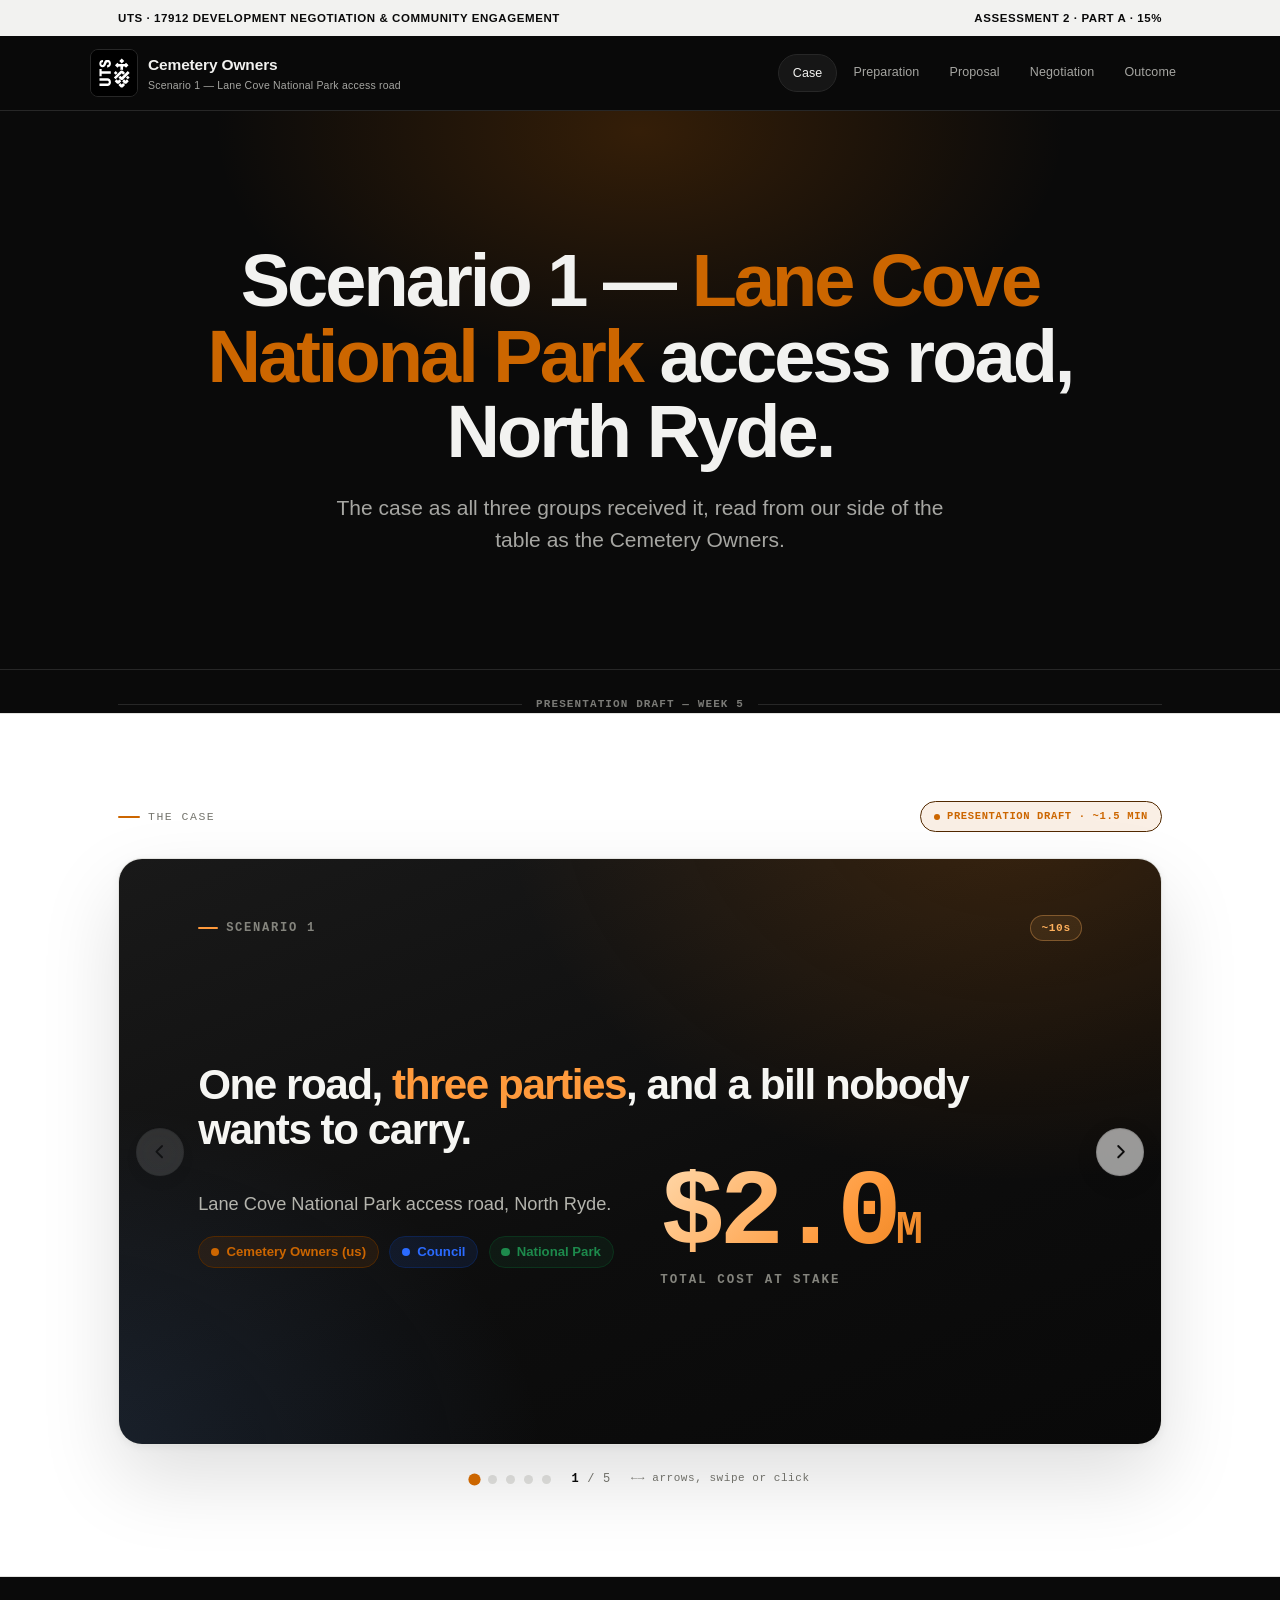
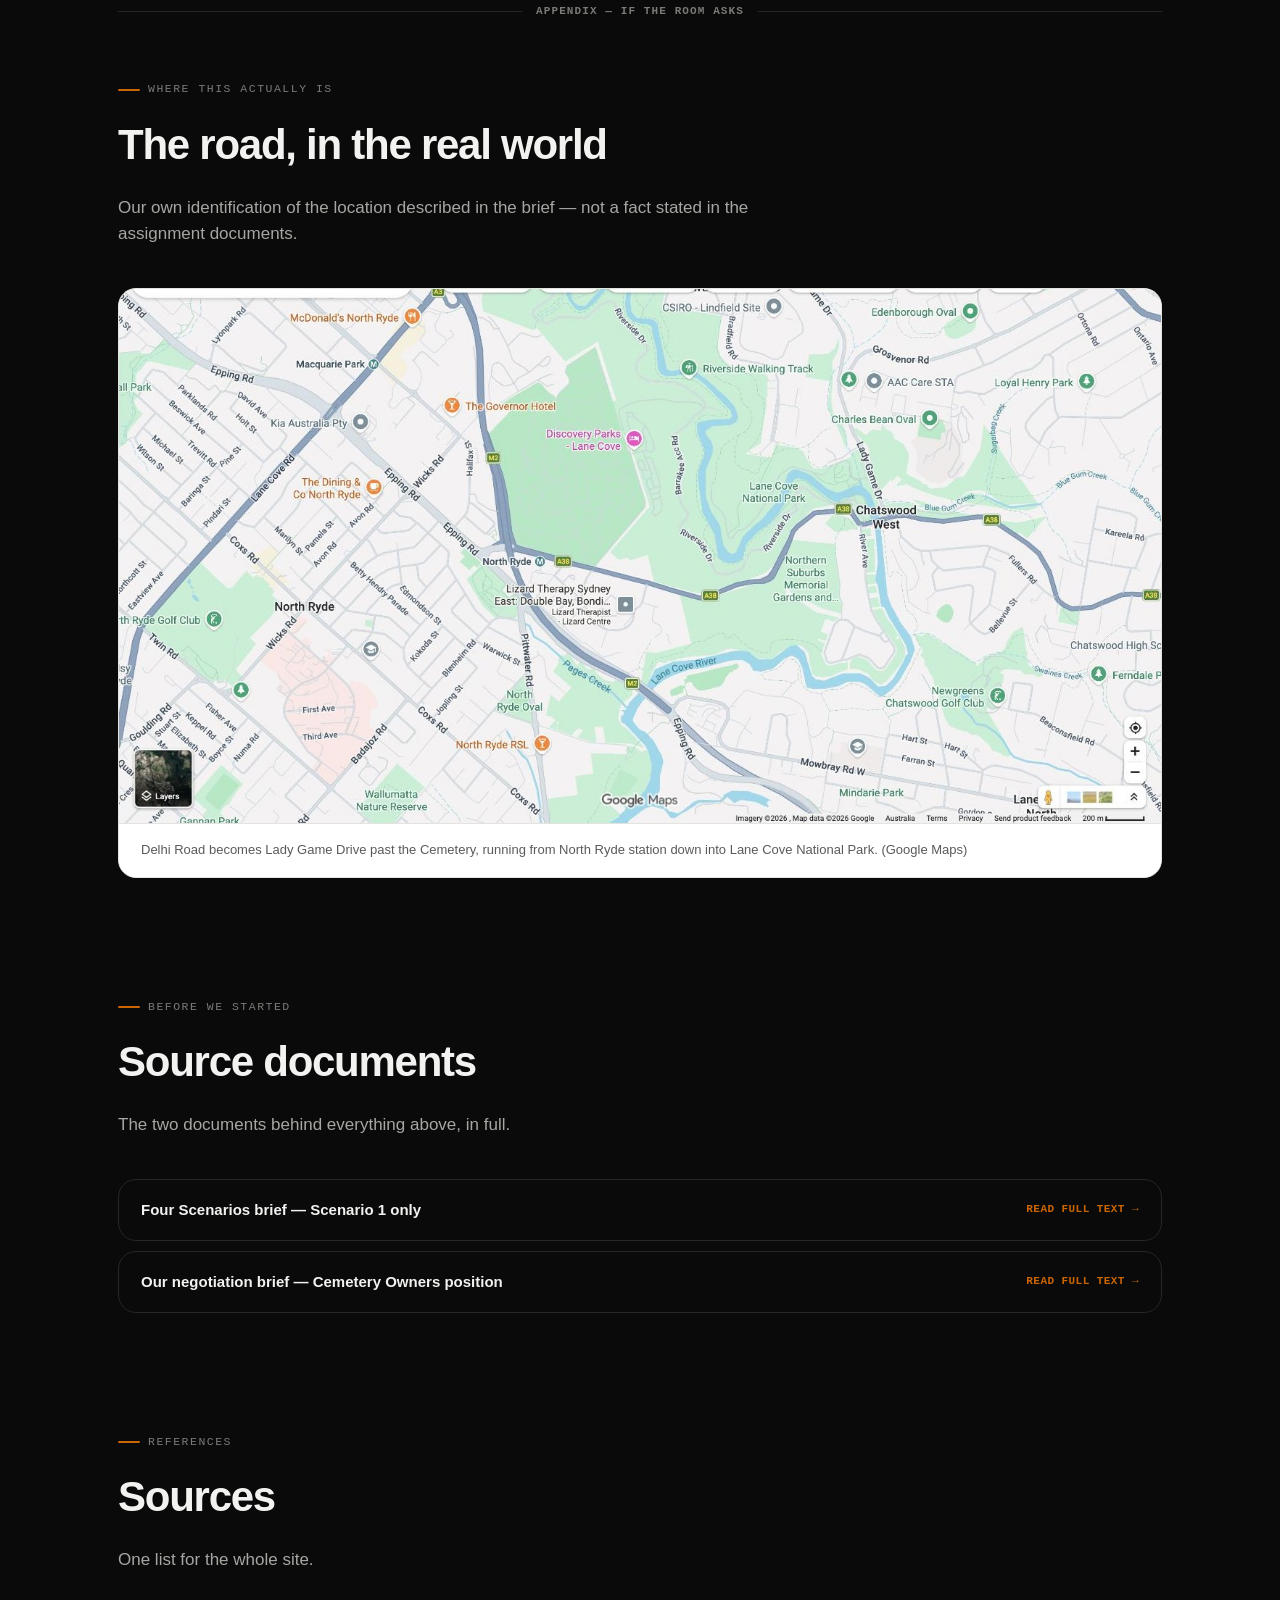
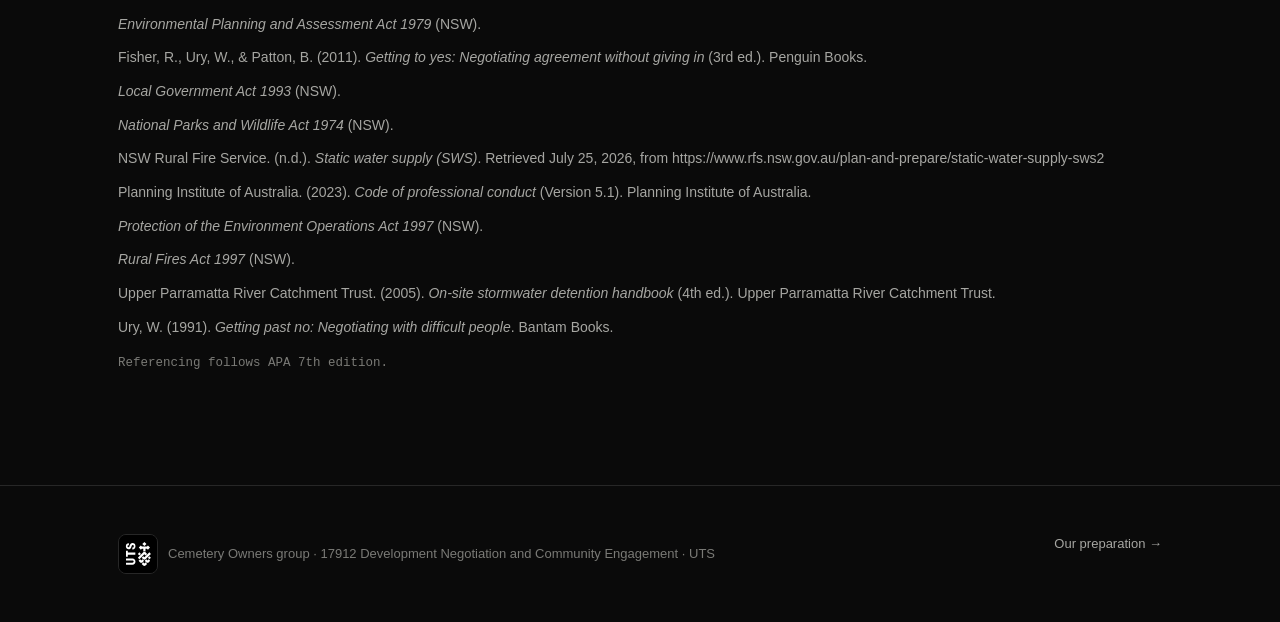
==== commit 6c840357: "Add files via upload" ====
--- a/index.html
+++ b/index.html
@@ -33,78 +33,87 @@
   </div>
 </header>
 
-<div class="flow-legend">
-  <span class="key"><span class="dot core"></span> Presentation copy option in Week 5</span>
-  <span class="key"><span class="dot ref"></span> Supporting detail — reference only</span>
-  <span class="key"><span class="dot logistics"></span> Logistics — not part of the 15 minutes</span>
-</div>
-
 <section class="hero center sec-title">
   <div class="wrap">
     <h1>Scenario 1 — <span style="color:var(--accent);">Lane Cove National Park</span> access road, North Ryde.</h1>
-    <p class="lede">The case exactly as we received it, from our perspective as the Cemetery Owners. We only have 15 minutes in Week 5, so this page — like every page — is laid out in the order we'll actually present it: what we say first, below it what's there only if the room asks.</p>
-  </div>
-</section>
-
-<div class="group-divider">Presentation copy option — Week 5</div>
+    <p class="lede">The case as all three groups received it, read from our side of the table as the Cemetery Owners.</p>
+  </div>
+</section>
+
+<div class="group-divider">Presentation draft — Week 5</div>
 
 <section class="sec-core deck-section">
   <div class="wrap">
     <div class="deck-head">
-      <span class="kicker">The case — presentation deck</span>
-      <span class="flow-tag core">Presentation copy option · ~1.6 min</span>
+      <span class="kicker">The case</span>
+      <span class="flow-tag core">Presentation draft · ~1.5 min</span>
     </div>
 
     <div class="deck" data-deck aria-roledescription="slide deck" aria-label="The case — presentation deck">
       <div class="deck-stage">
         <div class="deck-track">
-
-          <article class="slide">
+          <article class="slide invert">
             <div class="slide-head">
               <span class="slide-kicker">Scenario 1</span>
               <span class="slide-time">~10s</span>
             </div>
             <div class="slide-body">
-              <h2 class="slide-title">One road, <span class="hl">three parties</span>, and a $2 million bill nobody wants to carry.</h2>
-              <p class="slide-lede">Lane Cove National Park access road, North Ryde. This is the case exactly as all three groups received it — read here from our side of the table.</p>
-              <div class="slide-stats">
-                <div class="slide-stat"><div class="n">$2.0M</div><div class="label">Total project cost at stake</div></div>
-                <div class="slide-stat"><div class="n">3</div><div class="label">Parties negotiating</div></div>
-              </div>
-            </div>
-          </article>
-
-          <article class="slide">
-            <div class="slide-head">
-              <span class="slide-kicker">Who's at the table</span>
-              <span class="slide-time">~15s</span>
-            </div>
-            <div class="slide-body">
-              <h2 class="slide-title">Three parties, one road</h2>
+              <h2 class="slide-title">One road, <span class="hl">three parties</span>, and a bill nobody wants to carry.</h2>
               <div class="slide-split even">
                 <div>
-                  <p class="slide-lede">The road serves a rail car park at the top, our Cemetery entrance halfway down, and the Park entrance at the bottom. All three of us have to agree how the $2M fix gets split.</p>
-                  <div class="legend" style="margin-top:1.2em;">
+                  <p class="slide-lede">Lane Cove National Park access road, North Ryde.</p>
+                  <div class="legend" style="margin-top:1.1em;">
                     <span class="party us">Cemetery Owners (us)</span>
                     <span class="party council">Council</span>
                     <span class="party park">National Park</span>
                   </div>
                 </div>
+                <div>
+                  <div class="slide-bignum">$2.0<span class="unit">M</span></div>
+                  <p class="slide-bigcap" style="margin-top:.9em;">total cost at stake</p>
+                </div>
+              </div>
+            </div>
+          </article>
+
+          <article class="slide">
+            <div class="slide-head">
+              <span class="slide-kicker">Who's at the table</span>
+              <span class="slide-time">~15s</span>
+            </div>
+            <div class="slide-body">
+              <h2 class="slide-title">Three parties, one road</h2>
+              <div class="slide-split even">
+                <div>
+                  <p class="slide-lede">A rail car park at the top, our Cemetery entrance halfway down, the Park entrance at the bottom. All three of us have to agree how the $2M fix gets split.</p>
+                </div>
                 <figure class="slide-figure">
-                  <svg viewBox="0 0 360 212" role="img" aria-label="Schematic of the road: a rail commuter car park at the top of the hill, the Cemetery entrance halfway down, and Lane Cove National Park at the bottom. The road narrows past the Cemetery.">
-          <path d="M30 34 C 108 34, 148 64, 176 106" fill="none" stroke="var(--diagram-line)" stroke-width="20" stroke-linecap="round"/>
-          <path d="M30 34 C 108 34, 148 64, 176 106" fill="none" stroke="#ffffff" stroke-width="2" stroke-dasharray="9 11" stroke-linecap="round"/>
-          <path d="M176 106 C 204 148, 244 174, 322 176" fill="none" stroke="var(--diagram-line)" stroke-width="9" stroke-linecap="round"/>
-          <circle cx="30" cy="34" r="8" fill="var(--council)" stroke="#fff" stroke-width="3"/>
-          <circle cx="176" cy="106" r="8" fill="var(--accent)" stroke="#fff" stroke-width="3"/>
-          <circle cx="322" cy="176" r="8" fill="var(--park)" stroke="#fff" stroke-width="3"/>
-          <text x="48" y="30" font-size="11.5" font-weight="700" fill="var(--s-fg)">Rail commuter car park</text>
-          <text x="48" y="44" font-size="10.5" fill="var(--s-faint)">top of the hill</text>
-          <text x="192" y="102" font-size="11.5" font-weight="700" fill="var(--s-fg)">Cemetery entrance</text>
-          <text x="192" y="116" font-size="10.5" fill="var(--s-faint)">halfway down — us</text>
-          <text x="308" y="198" font-size="11.5" font-weight="700" fill="var(--s-fg)" text-anchor="end">Lane Cove National Park</text>
-          <text x="166" y="150" font-size="10.5" font-weight="700" fill="var(--diagram)" text-anchor="end">narrow · no footpath</text>
-        </svg>
+                  <svg viewBox="0 0 380 236" role="img" aria-label="Schematic of the road running downhill: a rail commuter car park at the top, the Cemetery entrance halfway down, and Lane Cove National Park at the bottom. The road is wide and sealed to the Cemetery, then narrows.">
+                    <defs>
+                      <linearGradient id="hill" x1="0" y1="0" x2="0" y2="1">
+                        <stop offset="0" stop-color="var(--diagram-soft)"/>
+                        <stop offset="1" stop-color="var(--diagram-soft)" stop-opacity="0"/>
+                      </linearGradient>
+                      <linearGradient id="roadgrad" x1="0" y1="0" x2="1" y2="1">
+                        <stop offset="0" stop-color="var(--diagram-line)"/>
+                        <stop offset="1" stop-color="var(--diagram-mid)"/>
+                      </linearGradient>
+                    </defs>
+                    <path d="M16 62 C 110 62, 150 96, 186 132 C 222 168, 262 194, 364 198 L 364 236 L 16 236 Z" fill="url(#hill)"/>
+                    <path d="M16 62 C 110 62, 150 96, 186 132" fill="none" stroke="url(#roadgrad)" stroke-width="21" stroke-linecap="round"/>
+                    <path d="M16 62 C 110 62, 150 96, 186 132" fill="none" stroke="#ffffff" stroke-width="2" stroke-dasharray="9 12" stroke-linecap="round"/>
+                    <path d="M186 132 C 222 168, 262 194, 364 198" fill="none" stroke="var(--diagram-mid)" stroke-width="8" stroke-linecap="round" stroke-dasharray="3 5"/>
+                    <circle cx="16" cy="62" r="10" fill="var(--council)" stroke="#fff" stroke-width="3.5"/>
+                    <circle cx="186" cy="132" r="10" fill="var(--accent)" stroke="#fff" stroke-width="3.5"/>
+                    <circle cx="364" cy="198" r="10" fill="var(--park)" stroke="#fff" stroke-width="3.5"/>
+                    <text x="34" y="52" font-size="12" font-weight="700" fill="var(--s-fg)">Rail commuter car park</text>
+                    <text x="34" y="66" font-size="10.5" fill="var(--s-faint)">top of the hill · metered</text>
+                    <text x="204" y="126" font-size="12" font-weight="700" fill="var(--s-fg)">Cemetery entrance</text>
+                    <text x="204" y="140" font-size="10.5" fill="var(--s-faint)">halfway down — us</text>
+                    <text x="352" y="222" font-size="12" font-weight="700" fill="var(--s-fg)" text-anchor="end">Lane Cove National Park</text>
+                    <text x="112" y="108" font-size="10" font-weight="700" fill="var(--diagram)" text-anchor="middle">wide, sealed</text>
+                    <text x="266" y="164" font-size="10" font-weight="700" fill="var(--diagram)" text-anchor="middle">narrow · no footpath</text>
+                  </svg>
                 </figure>
               </div>
             </div>
@@ -117,26 +126,24 @@
             </div>
             <div class="slide-body">
               <h2 class="slide-title">Past our entrance, the road falls apart</h2>
-              <ul class="slide-points lg">
-                <li>No footpath and poor drainage on the lower stretch.</li>
-                <li>Too narrow for two fire trucks to pass — a bushfire evacuation risk.</li>
-                <li>Stormwater running off that stretch pollutes the Park below.</li>
-              </ul>
+              <div class="slide-iconcards">
+                <div class="slide-iconcard">
+                  <span class="ic"><svg viewBox="0 0 24 24" fill="none" stroke="currentColor" stroke-width="1.9" stroke-linecap="round" stroke-linejoin="round" aria-hidden="true"><circle cx="13" cy="4.2" r="1.8"/><path d="M12.4 21.5 13 15l-2.5-2.4.8-4.1 3.1 1.4 1.9 2.6 2.2.8"/><path d="M10.6 8.5 8 10.2l-.9 3"/><path d="M13 15l-3.4 2.1L7 21.5"/></svg></span>
+                  <h3>No footpath</h3>
+                  <p>Walkers heading to the Park use the road itself, alongside traffic.</p>
+                </div>
+                <div class="slide-iconcard">
+                  <span class="ic"><svg viewBox="0 0 24 24" fill="none" stroke="currentColor" stroke-width="1.9" stroke-linecap="round" stroke-linejoin="round" aria-hidden="true"><path d="M12 3c0 3-4 4-4 8a4 4 0 0 0 8 0c0-2-1-3-1-3s3 1 3 5a6 6 0 0 1-12 0c0-6 6-6 6-10z"/></svg></span>
+                  <h3>Bushfire risk</h3>
+                  <p>Too narrow for two fire trucks to pass — an evacuation risk the Park has raised for years.</p>
+                </div>
+                <div class="slide-iconcard">
+                  <span class="ic"><svg viewBox="0 0 24 24" fill="none" stroke="currentColor" stroke-width="1.9" stroke-linecap="round" stroke-linejoin="round" aria-hidden="true"><path d="M12 2.7 6.8 9.6a6.5 6.5 0 1 0 10.4 0z"/><path d="M9.4 14.5a2.8 2.8 0 0 0 2.6 2"/></svg></span>
+                  <h3>Stormwater</h3>
+                  <p>Run-off carries weeds, sediment and pollutants down into the Park.</p>
+                </div>
+              </div>
               <p class="slide-note">Fixing all of it costs $2 million.</p>
-            </div>
-          </article>
-
-          <article class="slide">
-            <div class="slide-head">
-              <span class="slide-kicker">The sticking point</span>
-              <span class="slide-time">~15s</span>
-            </div>
-            <div class="slide-body">
-              <h2 class="slide-title">And nobody agrees whose run-off it is</h2>
-              <p class="slide-lede">The Park says Cemetery run-off is a big part of the pollution. We don't agree — and either way, we don't think we should carry that cost alone.</p>
-              <div class="slide-card diagram">
-                <p style="margin:0;">That single disputed fact sits underneath the whole negotiation: agree the cause and the split follows, argue the cause and every dollar is contestable.</p>
-              </div>
             </div>
           </article>
 
@@ -147,41 +154,61 @@
             </div>
             <div class="slide-body">
               <h2 class="slide-title">What the fix costs</h2>
-              <div class="slide-tablewrap">
-                <table class="slide-table">
-                  <thead><tr><th>Item</th><th>Cost</th><th>Primarily benefits</th></tr></thead>
-                  <tbody>
-                    <tr><td>Road widening, resurfacing, new footpath</td><td class="mono">$1.2M</td><td>Bushfire evacuation, pedestrian safety — mainly National Park &amp; public</td></tr>
-                    <tr><td>Parking meters (lower section)</td><td class="mono">$0.3M</td><td>Regulated commuter parking — mainly Council revenue &amp; amenity</td></tr>
-                    <tr><td>Stormwater improvements</td><td class="mono">$0.5M</td><td>Park ecology — disputed source of pollution</td></tr>
-                    <tr class="total"><td><strong>Total</strong></td><td class="mono">$2.0M</td><td></td></tr>
-                  </tbody>
-                </table>
-              </div>
-              <div class="slide-bar" role="img" aria-label="Cost split: road widening $1.2M, stormwater $0.5M, parking meters $0.3M.">
-                <span class="b1" style="flex:0 0 60%;">$1.2M</span>
-                <span class="b2" style="flex:0 0 25%;">$0.5M</span>
-                <span class="b3" style="flex:0 0 15%;">$0.3M</span>
-              </div>
-              <div class="slide-barkey">
-                <span><i class="k1"></i> Road &amp; footpath</span>
-                <span><i class="k2"></i> Stormwater</span>
-                <span><i class="k3"></i> Parking meters</span>
-              </div>
-            </div>
-          </article>
-
-          <article class="slide">
+              <div class="slide-donut">
+                <svg viewBox="0 0 120 120" role="img" aria-label="Donut chart of the $2 million budget: road widening and footpath $1.2M (60%), stormwater improvements $0.5M (25%), parking meters $0.3M (15%).">
+                  <circle cx="60" cy="60" r="44" fill="none" stroke="var(--s-soft)" stroke-width="16"/>
+                  <path class="donut-seg" style="--len:165.9;" d="M 60 16 A 44 44 0 1 1 34.14 95.60" fill="none" stroke="var(--diagram)" stroke-width="16" stroke-linecap="butt" stroke-dasharray="165.9 400" stroke-dashoffset="0"/>
+                  <path class="donut-seg" style="--len:69.1;" d="M 34.14 95.60 A 44 44 0 0 1 24.40 34.14" fill="none" stroke="var(--diagram-mid)" stroke-width="16" stroke-linecap="butt" stroke-dasharray="69.1 400" stroke-dashoffset="0"/>
+                  <path class="donut-seg" style="--len:41.5;" d="M 24.40 34.14 A 44 44 0 0 1 60 16" fill="none" stroke="#a9bcd6" stroke-width="16" stroke-linecap="butt" stroke-dasharray="41.5 400" stroke-dashoffset="0"/>
+                  <text class="d-hole" x="60" y="58" font-size="17" text-anchor="middle">$2.0M</text>
+                  <text class="d-sub" x="60" y="72" font-size="8" letter-spacing="1.2" text-anchor="middle">TOTAL</text>
+                </svg>
+                <div class="slide-legend">
+                  <div class="lg-row">
+                    <i style="background:var(--diagram);"></i>
+                    <span class="lg-t">Road widening, resurfacing, footpath <small>Bushfire evacuation and pedestrian safety — mainly the Park and the public</small></span>
+                    <span class="lg-v">$1.2M</span>
+                  </div>
+                  <div class="lg-row">
+                    <i style="background:var(--diagram-mid);"></i>
+                    <span class="lg-t">Stormwater improvements <small>Park ecology — and the disputed one</small></span>
+                    <span class="lg-v">$0.5M</span>
+                  </div>
+                  <div class="lg-row">
+                    <i style="background:#a9bcd6;"></i>
+                    <span class="lg-t">Parking meters, lower section <small>Regulated commuter parking — Council revenue and amenity</small></span>
+                    <span class="lg-v">$0.3M</span>
+                  </div>
+                </div>
+              </div>
+            </div>
+          </article>
+
+          <article class="slide invert">
             <div class="slide-head">
               <span class="slide-kicker">The negotiation task</span>
-              <span class="slide-time">~15s</span>
-            </div>
-            <div class="slide-body">
-              <h2 class="slide-title">Agree a joint fix — and how to share it</h2>
-              <p class="slide-lede">The three parties have to agree a long-term fix and how to share its costs and benefits across the bushfire risk, the parking and the stormwater.</p>
-              <div class="slide-card diagram">
-                <p style="margin:0;"><strong>No party benefits equally from all three</strong> — which is exactly what makes the split contestable, and what the next four pages are about.</p>
-              </div>
+              <span class="slide-time">~20s</span>
+            </div>
+            <div class="slide-body">
+              <h2 class="slide-title">Agree a joint fix — and <span class="hl">how to share it</span></h2>
+              <div class="slide-flow">
+                <div class="slide-flowstep">
+                  <span class="fs-n">Problem 01</span>
+                  <h3>Bushfire risk</h3>
+                  <p>Widen the narrow section so two fire trucks can pass.</p>
+                </div>
+                <div class="slide-flowstep">
+                  <span class="fs-n">Problem 02</span>
+                  <h3>Unregulated parking</h3>
+                  <p>Control the commuter parking that makes it worse.</p>
+                </div>
+                <div class="slide-flowstep">
+                  <span class="fs-n">Problem 03</span>
+                  <h3>Stormwater pollution</h3>
+                  <p>Stop the run-off damaging the Park's ecology.</p>
+                </div>
+              </div>
+              <p class="slide-lede">No party benefits equally from all three — and nobody agrees whose run-off it is. Agree the cause and the split follows; argue the cause and every dollar is contestable.</p>
             </div>
           </article>
 
@@ -191,83 +218,35 @@
       </div>
       <div class="deck-foot">
         <div class="deck-dots" role="tablist" aria-label="Slides"></div>
-        <p class="deck-count"><b data-deck-cur>1</b> / <span data-deck-total>6</span></p>
+        <p class="deck-count"><b data-deck-cur>1</b> / <span data-deck-total>5</span></p>
         <span class="deck-hint">arrows, swipe or click</span>
       </div>
     </div>
   </div>
 </section>
 
-<div class="group-divider">Supporting detail — reference only</div>
+<div class="group-divider">Appendix — if the room asks</div>
 
 <section class="tight sec-ref">
   <div class="wrap">
     <div class="section-head">
-      <div class="flow-row">
-        <span class="kicker">Where this actually is</span>
-        <span class="flow-tag ref">Supporting detail</span>
-      </div>
+      <span class="kicker">Where this actually is</span>
       <h2>The road, in the real world</h2>
-      <p class="section-sub">Our own identification of the location described in the brief, to ground the case — not a fact stated in the assignment documents themselves.</p>
+      <p class="section-sub">Our own identification of the location described in the brief — not a fact stated in the assignment documents.</p>
     </div>
     <figure class="hero-media">
       <img src="assets/lane-cove-map.jpg" alt="Map of North Ryde showing Delhi Road running from North Ryde station, past the Northern Suburbs Memorial Gardens and Crematorium, to the Lady Game Drive entrance of Lane Cove National Park.">
-      <figcaption>The road itself: Delhi Road becomes Lady Game Drive past the Cemetery, running from North Ryde station down into Lane Cove National Park. <span class="small">(Google Maps)</span></figcaption>
+      <figcaption>Delhi Road becomes Lady Game Drive past the Cemetery, running from North Ryde station down into Lane Cove National Park. <span class="small">(Google Maps)</span></figcaption>
     </figure>
   </div>
 </section>
 
-<section class="sec-ref">
+<section class="tight sec-ref" id="documents">
   <div class="wrap">
     <div class="section-head">
-      <div class="flow-row">
-        <span class="kicker">Who's at the table</span>
-        <span class="flow-tag ref">Supporting detail</span>
-      </div>
-      <h2>Each party, in more detail</h2>
-    </div>
-    <div class="grid cols-3">
-      <div class="card">
-        <span class="party us" style="margin-bottom:12px;">Cemetery Owners</span>
-        <p>Privately run cemetery, entrance halfway down the hill. Our position is on the <a href="preparation.html" style="color:var(--accent);">Preparation</a> page.</p>
-      </div>
-      <div class="card">
-        <span class="party council" style="margin-bottom:12px;">Council</span>
-        <p>City of Ryde — owns the road and is the local consent authority. It has metered the upper section and would fund or approve most of the public works.</p>
-      </div>
-      <div class="card">
-        <span class="party park" style="margin-bottom:12px;">National Park</span>
-        <p>Manages Lane Cove National Park under the National Parks and Wildlife Act 1974 (NSW). Wants the narrow section widened for bushfire evacuation, the parking controlled and the stormwater pollution stopped.</p>
-      </div>
-    </div>
-  </div>
-</section>
-
-<section class="tight sec-ref">
-  <div class="wrap">
-    <div class="section-head">
-      <div class="flow-row">
-        <span class="kicker">The scenario</span>
-        <span class="flow-tag ref">Supporting detail</span>
-      </div>
-      <h2>The full scenario, as briefed</h2>
-    </div>
-    <p>A council-owned road runs about two-thirds of a kilometre downhill, from its junction with a main RMS road to the Lane Cove National Park entrance. A heavy rail station (Epping–Chatswood line) sits at the top on the main road, so commuters now park along the upper section. Council has metered that stretch.</p>
-    <p>Halfway down, on the left, is the public entrance to a large privately run Cemetery. The road is wide and well-maintained to that point, then narrows and deteriorates — ruts, puddles, poor drainage, no footpath. Walkers to and from the Park have to use the road itself. Some commuters park past the Cemetery, but it's unregulated and "higgledy-piggledy."</p>
-    <p>For years the Park has warned that the narrow section is too tight for two fire trucks to pass — a real risk to the Park, its campsite and visitors trying to evacuate (as happened here in the early 1990s). Commuter parking makes it worse. Stormwater run-off from the Cemetery also carries weeds, sediment and pollutants into the Park, damaging its ecology.</p>
-    <p>The Park wants to widen the road, control the parking and fix the stormwater — but it needs both the Cemetery and Council on board to do it.</p>
-  </div>
-</section>
-
-<section class="tight sec-ref" id="documents">
-  <div class="wrap">
-    <div class="section-head">
-      <div class="flow-row">
-        <span class="kicker">Before we started</span>
-        <span class="flow-tag ref">Supporting detail</span>
-      </div>
+      <span class="kicker">Before we started</span>
       <h2>Source documents</h2>
-      <p class="section-sub">The two documents behind everything above, in full — worth having open if the room asks a detail question, not something we read out line by line.</p>
+      <p class="section-sub">The two documents behind everything above, in full.</p>
     </div>
     <div class="doc-list">
       <details class="doc">
@@ -316,21 +295,24 @@
   </div>
 </section>
 
-<section class="tight sec-ref">
+<section class="tight sec-ref" id="sources">
   <div class="wrap">
     <div class="section-head">
-      <div class="flow-row">
-        <span class="kicker">References</span>
-        <span class="flow-tag ref">Supporting detail</span>
-      </div>
+      <span class="kicker">References</span>
       <h2>Sources</h2>
+      <p class="section-sub">One list for the whole site.</p>
     </div>
     <ul class="ref-list">
       <li><em>Environmental Planning and Assessment Act 1979</em> (NSW).</li>
+      <li>Fisher, R., Ury, W., &amp; Patton, B. (2011). <em>Getting to yes: Negotiating agreement without giving in</em> (3rd ed.). Penguin Books.</li>
       <li><em>Local Government Act 1993</em> (NSW).</li>
       <li><em>National Parks and Wildlife Act 1974</em> (NSW).</li>
+      <li>NSW Rural Fire Service. (n.d.). <em>Static water supply (SWS)</em>. Retrieved July 25, 2026, from https://www.rfs.nsw.gov.au/plan-and-prepare/static-water-supply-sws2</li>
+      <li>Planning Institute of Australia. (2023). <em>Code of professional conduct</em> (Version 5.1). Planning Institute of Australia.</li>
       <li><em>Protection of the Environment Operations Act 1997</em> (NSW).</li>
       <li><em>Rural Fires Act 1997</em> (NSW).</li>
+      <li>Upper Parramatta River Catchment Trust. (2005). <em>On-site stormwater detention handbook</em> (4th ed.). Upper Parramatta River Catchment Trust.</li>
+      <li>Ury, W. (1991). <em>Getting past no: Negotiating with difficult people</em>. Bantam Books.</li>
     </ul>
     <p class="ref-note">Referencing follows APA 7th edition.</p>
   </div>
--- a/assets/style.css
+++ b/assets/style.css
@@ -600,7 +600,7 @@
 }
 
 /* ============================================================
-   SLIDE DECK — the "Presentation copy option" block, every page
+   SLIDE DECK — the "Presentation draft" block, every page
    ------------------------------------------------------------
    Each page's core block is now ONE <section class="sec-core deck-section">
    containing a single .deck. The old one-section-per-beat layout is gone;
@@ -652,7 +652,7 @@
 .slide{
   flex:0 0 100%; height:100%; min-width:0;
   display:flex; flex-direction:column;
-  padding:5.4cqw 6.4cqw;
+  padding:5.4cqw 7.6cqw;
   overflow:auto; -webkit-overflow-scrolling:touch;
   font-size:clamp(12px, 1.62cqw, 20px);
   line-height:1.5;
@@ -801,6 +801,226 @@
   font-size:.7em; letter-spacing:.04em; color:var(--s-faint);
 }
 .slide-status::before{content:"◐"; color:var(--warn);}
+
+/* ============================================================
+   SLIDE GRAPHICS LAYER — added 28 July
+   ------------------------------------------------------------
+   Editorial + data-led layer sitting on top of the base slide
+   components above. Same rules apply: everything is em/cqw-based,
+   never px, so a slide rescales from one root font-size.
+
+   Three things live here:
+     1. .slide.invert   — the dark-canvas slide variant. It only
+        re-points the --s-* and --diagram-* custom properties, so
+        every existing component (cards, tiers, tables) follows
+        automatically. Don't hard-code colours on invert slides.
+     2. Graphic components — .slide-bignum, .slide-panel,
+        .slide-iconcards, .slide-range, .slide-donut, .slide-flow.
+     3. Entrance motion — a staggered rise on the active slide,
+        plus self-drawing bars and donut segments. All of it is
+        inside prefers-reduced-motion:no-preference, and all of it
+        is scoped to .deck.ready so a no-JS page renders static.
+   ============================================================ */
+
+/* ---- Dark canvas variant ---- */
+.slide.invert{
+  --s-fg:#f6f6f3; --s-muted:#b4b4ad; --s-faint:#84847d;
+  --s-line:#2e2e2e; --s-soft:#171717;
+  --diagram:#8fb2e0; --diagram-mid:#6d8fbd; --diagram-line:#42546d;
+  --diagram-soft:rgba(126,158,206,.13);
+  --s-accent:#ff9a3c;
+  color:var(--s-fg);
+  background:
+    radial-gradient(88% 120% at 86% -12%, rgba(204,102,0,.22) 0%, rgba(204,102,0,0) 56%),
+    radial-gradient(78% 104% at -6% 104%, rgba(74,111,165,.22) 0%, rgba(74,111,165,0) 60%),
+    linear-gradient(158deg, #191919 0%, #0d0d0d 58%, #090909 100%);
+}
+.slide{--s-accent:var(--accent);}
+.slide-title .hl{color:var(--s-accent);}
+.slide-kicker::before{background:var(--s-accent);}
+.slide a{color:var(--s-accent);}
+.slide-stat .n{color:var(--s-accent);}
+.slide.invert .slide-time{
+  color:#ffb15c; border-color:rgba(255,177,92,.34); background:rgba(255,177,92,.10);
+}
+.slide.invert .slide-card{background:rgba(255,255,255,.05); border-color:rgba(255,255,255,.11);}
+.slide.invert .slide-card.diagram{background:rgba(126,158,206,.11);}
+.slide.invert .slide-panel{background:linear-gradient(180deg, rgba(255,255,255,.055) 0%, rgba(255,255,255,0) 130%);}
+.slide.invert table.slide-table tr.total td{background:rgba(255,255,255,.07);}
+.slide.invert .slide-iconcard{background:linear-gradient(180deg, rgba(255,255,255,.05) 0%, rgba(255,255,255,0) 150%);}
+
+/* ---- Oversized display numeral ---- */
+.slide-bignum{
+  font-family:var(--mono); font-weight:700; line-height:.84;
+  letter-spacing:-.055em; font-size:6.4em;
+  background:linear-gradient(134deg, #ff9f45 0%, #cc6600 52%, #7d3d00 100%);
+  -webkit-background-clip:text; background-clip:text;
+  color:transparent; -webkit-text-fill-color:transparent;
+}
+.slide.invert .slide-bignum{
+  background:linear-gradient(134deg, #ffd7a8 0%, #ff9a3c 46%, #cc6600 100%);
+  -webkit-background-clip:text; background-clip:text;
+}
+.slide-bignum.council{
+  background:linear-gradient(134deg, #6f9bff 0%, #2b6bff 52%, #143a8f 100%);
+  -webkit-background-clip:text; background-clip:text;
+}
+.slide-bignum.park{
+  background:linear-gradient(134deg, #4fc084 0%, #1d8a4c 52%, #0d4a29 100%);
+  -webkit-background-clip:text; background-clip:text;
+}
+.slide-bignum.slate{
+  background:linear-gradient(134deg, #8fb2e0 0%, #4a6fa5 52%, #26405f 100%);
+  -webkit-background-clip:text; background-clip:text;
+}
+.slide-bignum .unit{font-size:.42em; letter-spacing:-.02em;}
+.slide-bigcap{
+  font-family:var(--mono); font-size:.74em; font-weight:700;
+  letter-spacing:.16em; text-transform:uppercase; color:var(--s-faint);
+}
+
+/* ---- Tinted panel with a party/accent spine ---- */
+.slide-panels{display:flex; flex-direction:column; gap:.7em;}
+.slide-panel{
+  position:relative; min-width:0;
+  border:1px solid var(--s-line); border-radius:1.05em;
+  padding:1em 1.25em 1em 1.5em;
+  background:linear-gradient(180deg, var(--s-soft) 0%, transparent 135%);
+}
+.slide-panel::before{
+  content:""; position:absolute; left:.75em; top:1.05em; bottom:1.05em;
+  width:3px; border-radius:3px; background:var(--pc, var(--diagram));
+}
+.slide-panel.us{--pc:var(--accent);}
+.slide-panel.council{--pc:var(--council);}
+.slide-panel.park{--pc:var(--park);}
+.slide.invert .slide-panel.us{--pc:#ff9a3c;}
+.slide-panel h3{
+  font-family:var(--mono); font-size:.72em; font-weight:700;
+  letter-spacing:.14em; text-transform:uppercase;
+  color:var(--pc, var(--diagram)); margin:0 0 .45em;
+}
+.slide-panel p{font-size:.95em; line-height:1.45; color:var(--s-muted);}
+.slide-panel p strong{color:var(--s-fg);}
+
+/* ---- Icon cards ---- */
+.slide-iconcards{display:grid; grid-template-columns:repeat(3,1fr); gap:.9em;}
+.slide-iconcards.two{grid-template-columns:repeat(2,1fr);}
+.slide-iconcard{
+  display:flex; flex-direction:column; gap:.6em; min-width:0;
+  border:1px solid var(--s-line); border-radius:1.05em; padding:1.1em 1.15em;
+  background:linear-gradient(180deg, var(--s-soft) 0%, transparent 155%);
+}
+.slide-iconcard .ic{
+  width:2.5em; height:2.5em; border-radius:.7em; display:grid; place-items:center;
+  background:var(--diagram-soft); color:var(--diagram); flex-shrink:0;
+}
+.slide-iconcard .ic svg{width:1.4em; height:1.4em; display:block;}
+.slide-iconcard h3{font-size:.98em; font-weight:700; margin:0; color:var(--s-fg); letter-spacing:-.01em; line-height:1.25;}
+.slide-iconcard p{font-size:.85em; line-height:1.4; color:var(--s-muted);}
+
+/* ---- Horizontal range chart (our aspire / content / live-with ladder) ---- */
+.slide-range{display:flex; flex-direction:column; gap:.55em;}
+.slide-rangerow{display:grid; grid-template-columns:8.6em 1fr 4.6em; gap:.85em; align-items:center;}
+.slide-rangerow .r-label{font-size:.85em; font-weight:700; color:var(--s-fg); line-height:1.2;}
+.slide-rangerow .r-label small{display:block; font-weight:400; font-size:.85em; color:var(--s-faint); margin-top:.15em;}
+.slide-rangerow .r-track{
+  position:relative; height:1.7em; border-radius:.5em; overflow:hidden;
+  background:var(--s-soft); border:1px solid var(--s-line);
+}
+.slide-rangerow .r-fill{
+  position:absolute; top:0; bottom:0; left:0; width:var(--w,50%);
+  transform-origin:left center;
+  background:linear-gradient(90deg, var(--c1,#4a6fa5), var(--c2,#7d99c2));
+}
+.slide-rangerow .r-val{font-family:var(--mono); font-size:.82em; font-weight:700; color:var(--s-fg); text-align:right;}
+.slide-rangerow.aspire .r-fill{--c1:#1d8a4c; --c2:#54bd83;}
+.slide-rangerow.content .r-fill{--c1:#4a6fa5; --c2:#8aa6cb;}
+.slide-rangerow.limit  .r-fill{--c1:#cc6600; --c2:#ff9f45;}
+.slide-rangerow.walk .r-track{border-style:dashed;}
+.slide-rangerow.walk .r-fill{--c1:#9a9a92; --c2:#c9c9c2; opacity:.45;}
+.slide-rangerow.walk .r-label, .slide-rangerow.walk .r-val{color:var(--s-faint);}
+.slide-scale{
+  display:flex; justify-content:space-between;
+  font-family:var(--mono); font-size:.68em; color:var(--s-faint);
+  margin-left:9.45em; margin-right:5.45em;
+}
+
+/* ---- Donut + legend ---- */
+.slide-donut{display:grid; grid-template-columns:auto 1fr; gap:1.8em; align-items:center;}
+.slide-donut > svg{width:11.5em; height:11.5em; flex-shrink:0; overflow:visible;}
+.slide-donut .d-hole{font-family:var(--mono); font-weight:700; fill:var(--s-fg);}
+.slide-donut .d-sub{font-family:var(--mono); fill:var(--s-faint);}
+.slide-legend{display:flex; flex-direction:column; gap:.8em; min-width:0;}
+.slide-legend .lg-row{display:grid; grid-template-columns:auto 1fr auto; gap:.8em; align-items:baseline;}
+.slide-legend i{width:.72em; height:.72em; border-radius:.2em; font-style:normal; transform:translateY(.08em);}
+.slide-legend .lg-t{font-size:.92em; font-weight:700; color:var(--s-fg); line-height:1.3;}
+.slide-legend .lg-t small{display:block; font-size:.82em; font-weight:400; color:var(--s-faint); margin-top:.2em; line-height:1.35;}
+.slide-legend .lg-v{font-family:var(--mono); font-size:.95em; font-weight:700; color:var(--s-fg); white-space:nowrap;}
+
+/* ---- Horizontal flow: three steps with connectors ---- */
+.slide-flow{display:grid; grid-template-columns:repeat(3,1fr); gap:.8em; align-items:stretch;}
+.slide-flowstep{
+  position:relative; min-width:0; border-radius:1.05em; padding:1em 1.1em;
+  border:1px solid var(--s-line);
+  background:linear-gradient(180deg, var(--s-soft) 0%, transparent 150%);
+}
+.slide-flowstep .fs-n{
+  font-family:var(--mono); font-size:.7em; font-weight:700; letter-spacing:.12em;
+  color:var(--s-accent); text-transform:uppercase;
+}
+.slide-flowstep h3{font-size:.98em; font-weight:700; margin:.35em 0 .3em; color:var(--s-fg); line-height:1.25;}
+.slide-flowstep p{font-size:.83em; line-height:1.4; color:var(--s-muted);}
+.slide-flowstep:not(:last-child)::after{
+  content:""; position:absolute; right:-.62em; top:50%; z-index:2;
+  width:.44em; height:.44em; margin-top:-.22em;
+  border-top:2px solid var(--diagram-mid); border-right:2px solid var(--diagram-mid);
+  transform:rotate(45deg);
+}
+
+/* ---- Entrance motion ---- */
+@media (prefers-reduced-motion:no-preference){
+  .deck.ready .slide > .slide-head,
+  .deck.ready .slide > .slide-body > *{opacity:0;}
+  .deck.ready .slide.is-active > .slide-head,
+  .deck.ready .slide.is-active > .slide-body > *{
+    animation:slideRise .6s cubic-bezier(.22,.75,.28,1) both;
+  }
+  .deck.ready .slide.is-active > .slide-head{animation-delay:0s;}
+  .deck.ready .slide.is-active > .slide-body > *:nth-child(1){animation-delay:.08s;}
+  .deck.ready .slide.is-active > .slide-body > *:nth-child(2){animation-delay:.16s;}
+  .deck.ready .slide.is-active > .slide-body > *:nth-child(3){animation-delay:.24s;}
+  .deck.ready .slide.is-active > .slide-body > *:nth-child(4){animation-delay:.32s;}
+  .deck.ready .slide.is-active > .slide-body > *:nth-child(n+5){animation-delay:.4s;}
+
+  .deck.ready .slide.is-active .r-fill{
+    animation:growX .9s cubic-bezier(.2,.76,.26,1) both; animation-delay:.42s;
+  }
+  .deck.ready .slide.is-active .donut-seg{
+    animation:drawRing 1.05s cubic-bezier(.28,.72,.28,1) both; animation-delay:.34s;
+  }
+  .deck.ready .slide.is-active .slide-bar span{
+    animation:growX .9s cubic-bezier(.2,.76,.26,1) both; animation-delay:.4s;
+    transform-origin:left center;
+  }
+}
+@keyframes slideRise{from{opacity:0; transform:translateY(1.15em);} to{opacity:1; transform:none;}}
+@keyframes growX{from{transform:scaleX(0);} to{transform:scaleX(1);}}
+@keyframes drawRing{from{stroke-dashoffset:var(--len,999);} to{stroke-dashoffset:0;}}
+
+/* ---- Responsive: collapse the new grids with everything else ---- */
+@media (max-width:820px){
+  .slide-donut{grid-template-columns:1fr; gap:1.2em; justify-items:center;}
+  .slide-donut > svg{width:9em; height:9em;}
+}
+@media (max-width:640px){
+  .slide-iconcards, .slide-iconcards.two, .slide-flow{grid-template-columns:1fr;}
+  .slide-flowstep:not(:last-child)::after{display:none;}
+  .slide-rangerow{grid-template-columns:1fr auto; gap:.3em .7em;}
+  .slide-rangerow .r-label{grid-column:1 / -1;}
+  .slide-scale{margin-left:0; margin-right:4.6em;}
+  .slide-bignum{font-size:4.6em;}
+}
 
 /* ---- Arrows ---- */
 .deck-nav{
